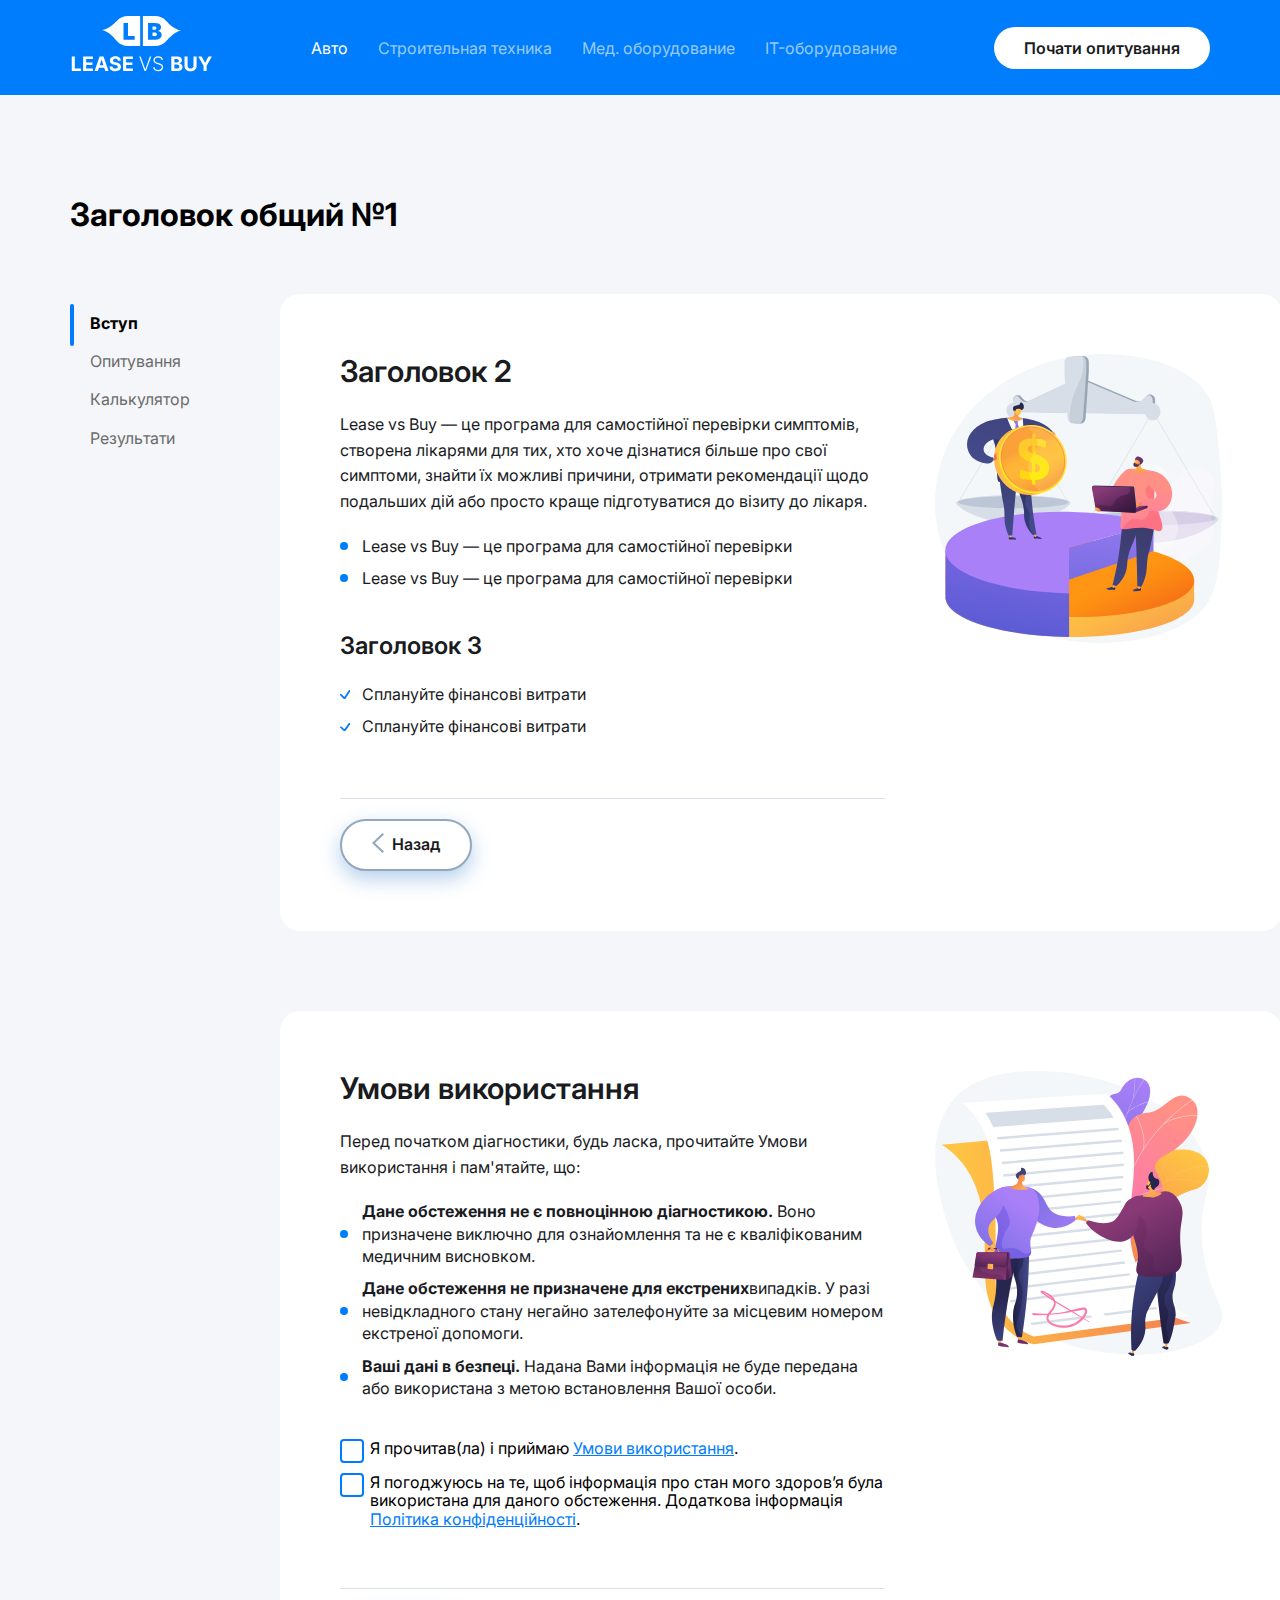
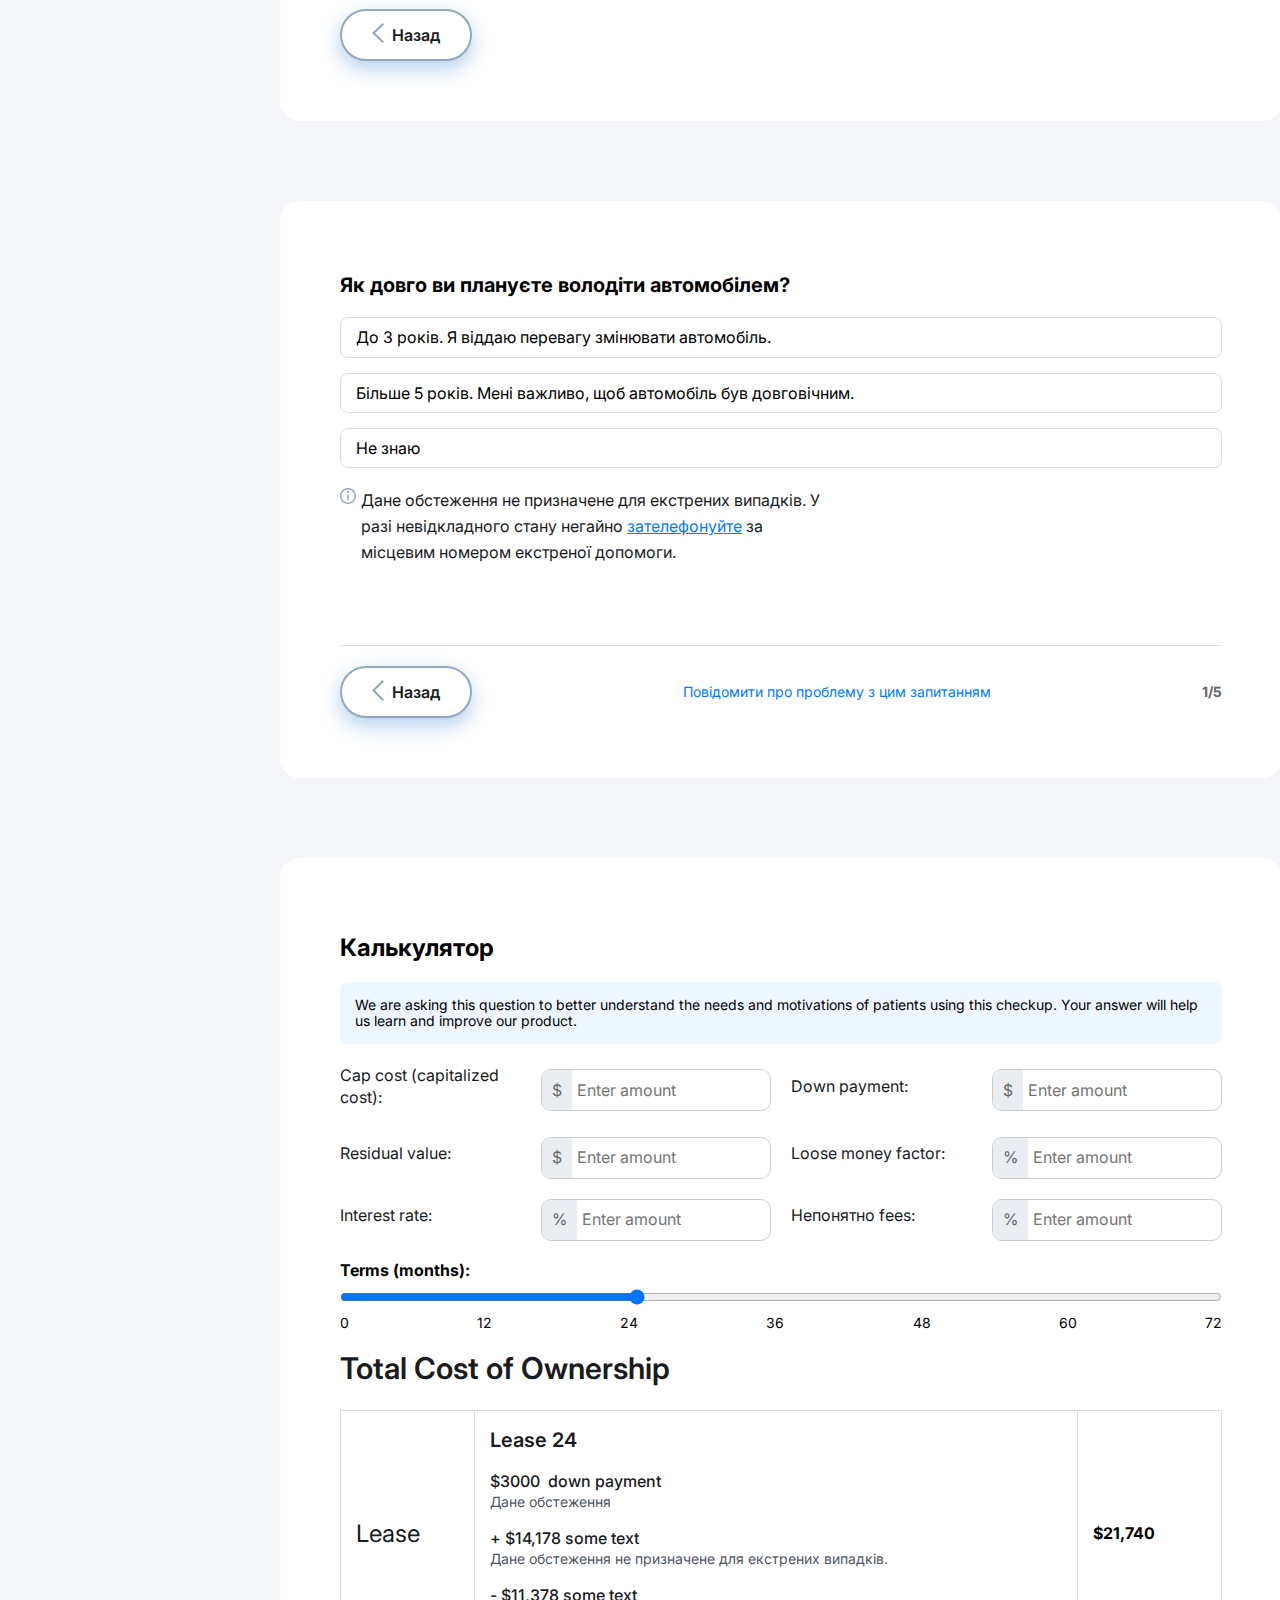
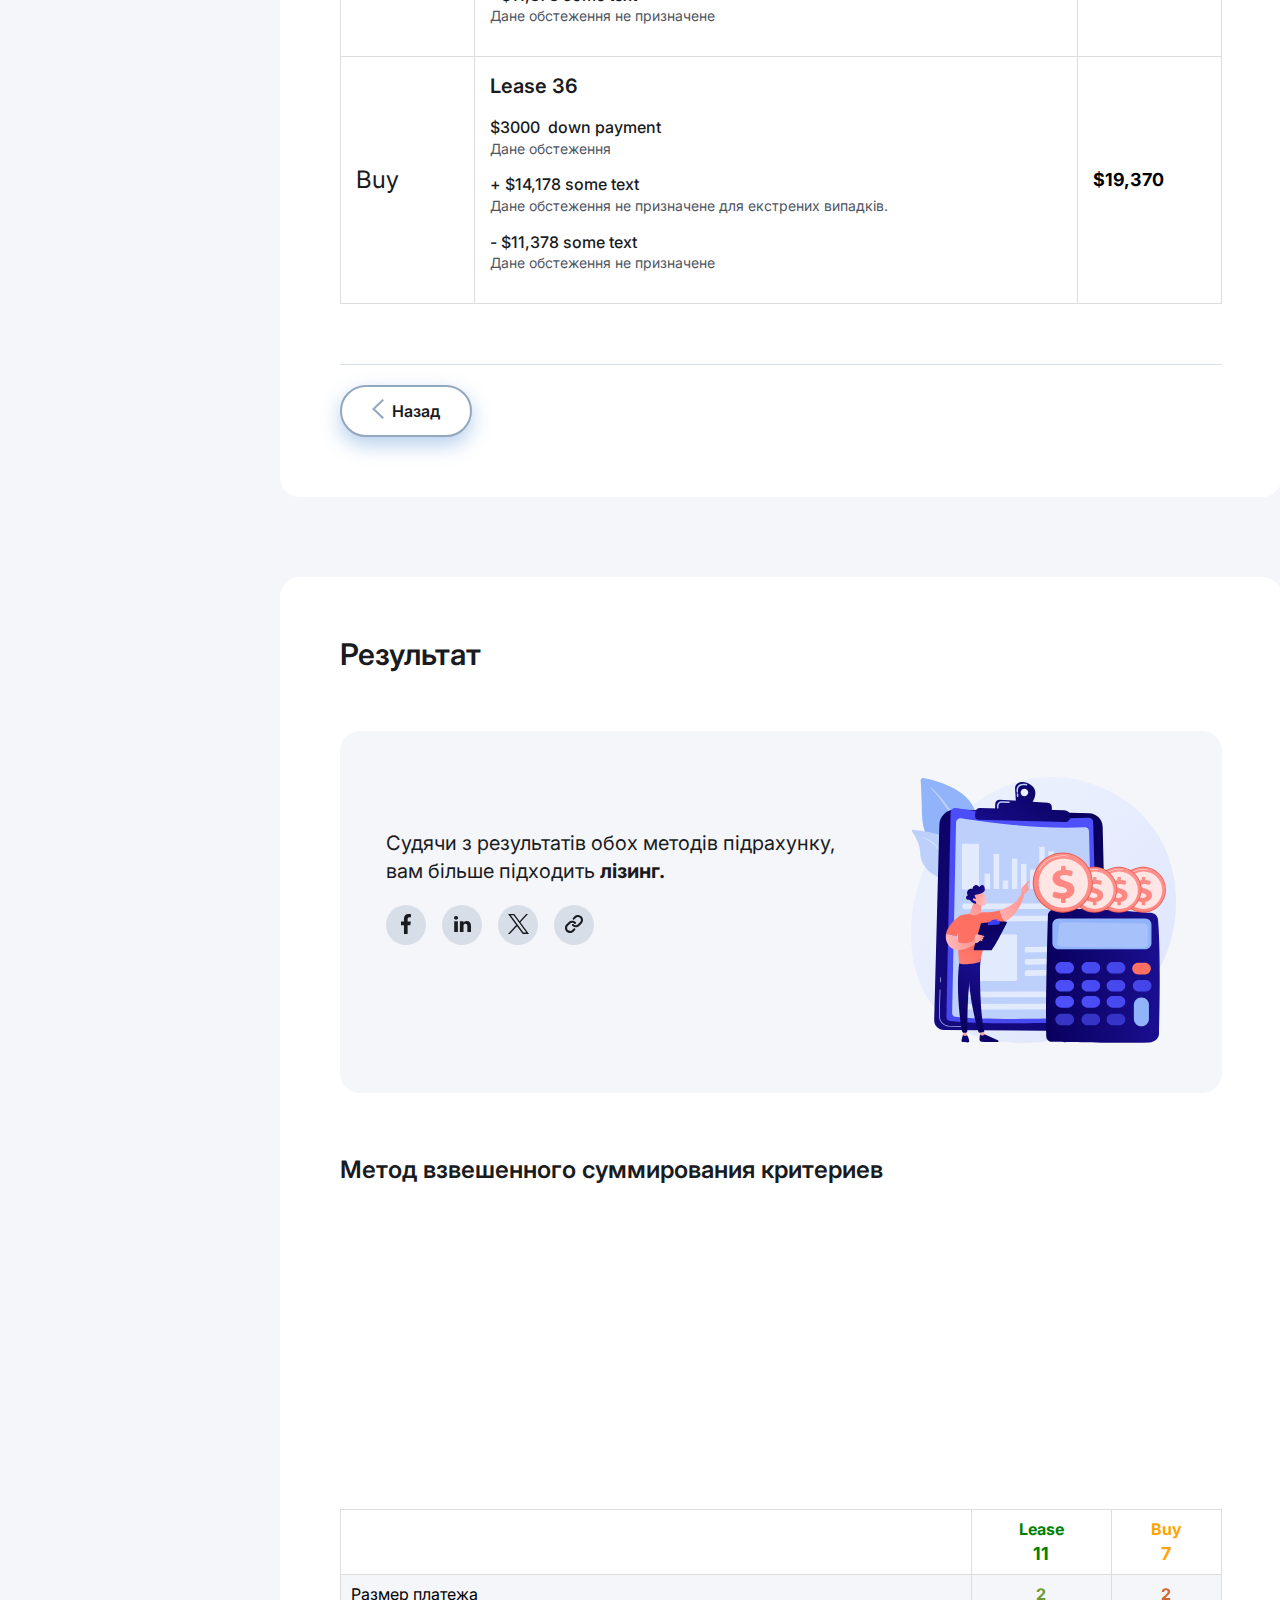
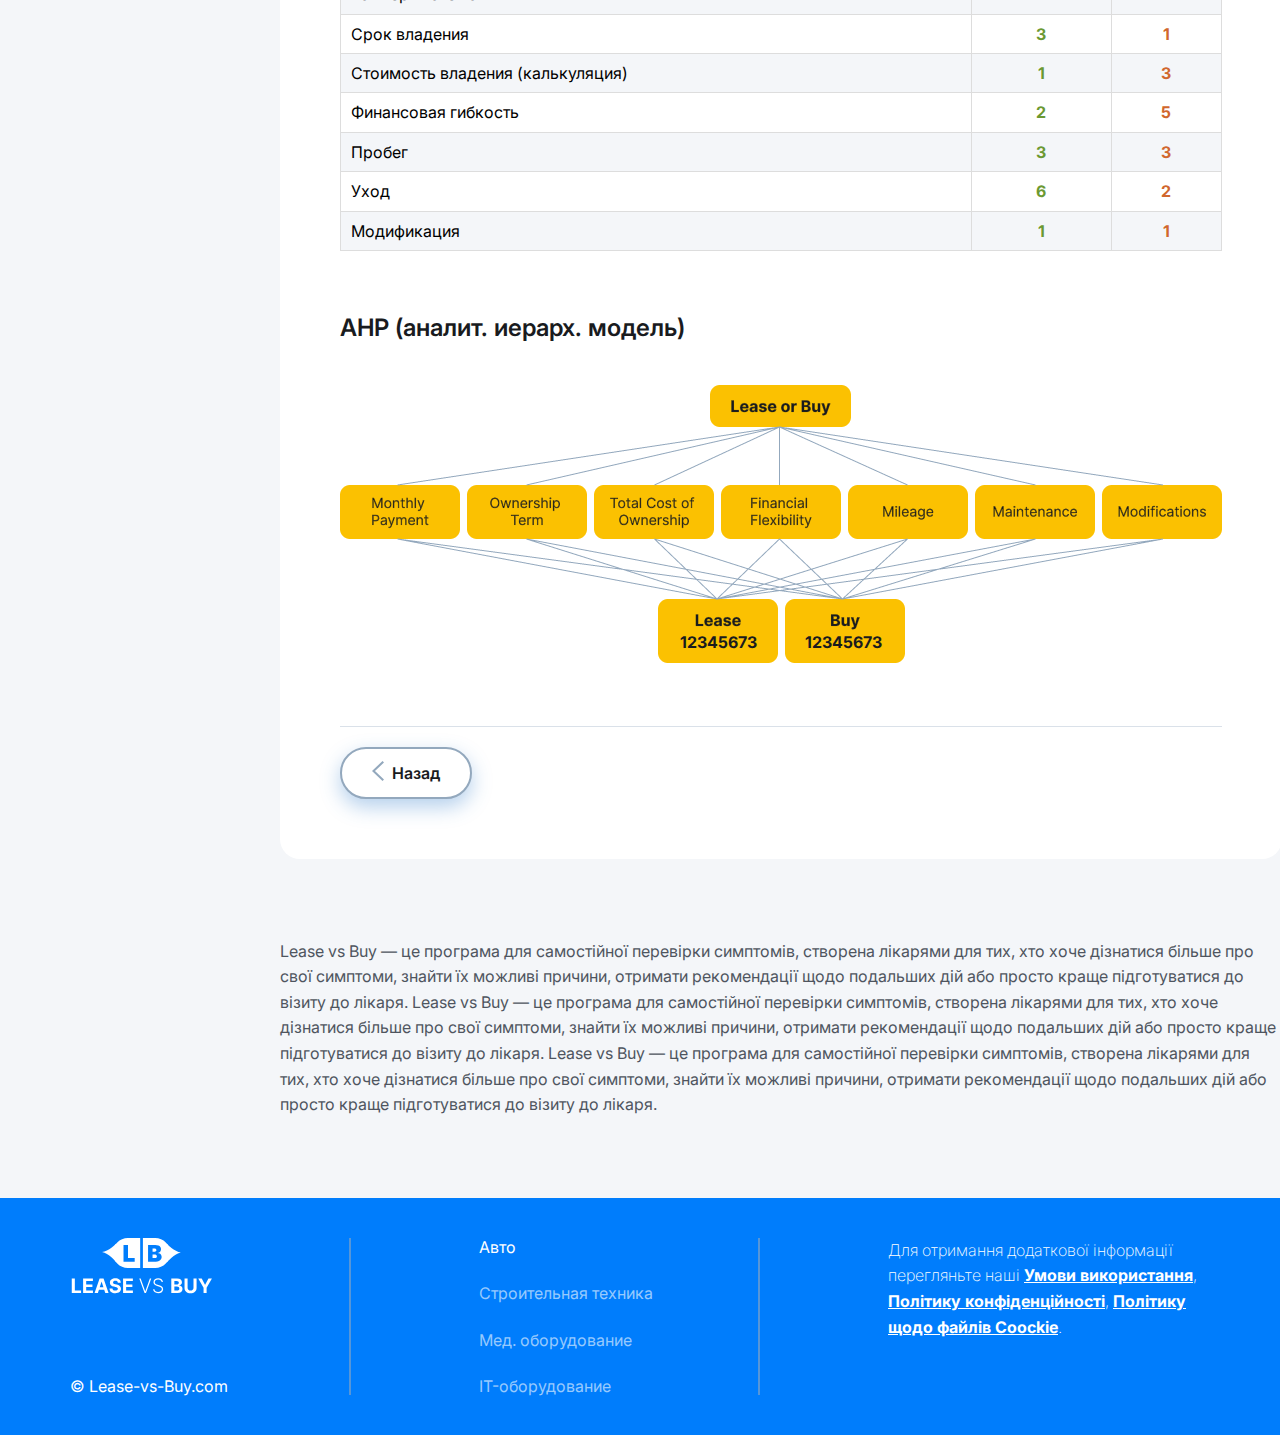
==== poll.html @ 8f4cf9bf "Add files via upload" ====
<!DOCTYPE html>
<html lang="en">
	<head>
		<meta charset="UTF-8" />
		<meta http-equiv="X-UA-Compatible" content="IE=edge" />
		<meta name="viewport" content="width=device-width, initial-scale=1.0" />
		<title>Lease VS Buy</title>
		<link rel="preconnect" href="https://fonts.googleapis.com" />
		<link rel="preconnect" href="https://fonts.gstatic.com" crossorigin />
		<link
			href="https://fonts.googleapis.com/css2?family=Bebas+Neue&family=Inter:ital,opsz,wght@0,14..32,100..900;1,14..32,100..900&family=Open+Sans:ital,wght@0,300..800;1,300..800&display=swap"
			rel="stylesheet"
		/>
		<link rel="stylesheet" href="styles/normalize.css" />
		<link rel="stylesheet" href="styles/style.css" />
	</head>
	<body class="body-gray">
		<header class="header">
			<div class="container">
				<a href="/">
					<img src="images/svg/logo_1.svg" alt="logo" />
				</a>

				<nav class="nav">
					<ul class="nav-list">
						<li class="nav-list__item active"><a href="/">Авто</a></li>
						<li class="nav-list__item"><a href="#">Строительная техника</a></li>
						<li class="nav-list__item"><a href="#">Мед. оборудование</a></li>
						<li class="nav-list__item"><a href="#">IT-оборудование</a></li>
					</ul>
				</nav>

				<a href="/" class="btn--light"> Почати опитування </a>
			</div>
		</header>

		<main class="main">
			<section class="poll">
				<div class="container">
					<h1 class="poll__title">Заголовок общий №1</h1>
					<div class="poll__list">
						<div class="poll_menu">
							<div class="indicator"></div>
							<div class="menu-item active" data-index="0">Вступ</div>
							<div class="menu-item" data-index="1">Опитування</div>
							<div class="menu-item" data-index="2">Калькулятор</div>
							<div class="menu-item" data-index="3">Результати</div>
						</div>
						<div class="poll_right">
							<div class="poll_main poll_column">
								<div class="poll_main__content">
									<h2>Заголовок 2</h2>
									<p>
										Lease vs Buy — це програма для самостійної перевірки
										симптомів, створена лікарями для тих, хто хоче дізнатися
										більше про свої симптоми, знайти їх можливі причини,
										отримати рекомендації щодо подальших дій або просто краще
										підготуватися до візиту до лікаря.
									</p>
									<ul>
										<li>
											Lease vs Buy — це програма для самостійної перевірки
										</li>
										<li>
											Lease vs Buy — це програма для самостійної перевірки
										</li>
									</ul>

									<h3>Заголовок 3</h3>
									<ol>
										<li>Сплануйте фінансові витрати</li>
										<li>Сплануйте фінансові витрати</li>
									</ol>

									<div class="poll_footer">
										<button class="btn-back">
											<span class="btn-back__icon"
												><img src="images/svg/arrow-back.svg" alt="back"
											/></span>
											Назад
										</button>
									</div>
								</div>

								<img src="images/svg/poll1.svg" />
							</div>

							<div class="poll_main poll_column">
								<div class="poll_main__content">
									<h2>Умови використання</h2>
									<p>
										Перед початком діагностики, будь ласка, прочитайте Умови
										використання і пам'ятайте, що:
									</p>
									<ul>
										<li>
											<b>Дане обстеження не є повноцінною діагностикою.</b> Воно
											призначене виключно для ознайомлення та не є
											кваліфікованим медичним висновком.
										</li>
										<li>
											<b>Дане обстеження не призначене для екстрених</b
											>випадків. У разі невідкладного стану негайно
											зателефонуйте за місцевим номером екстреної допомоги.
										</li>
										<li>
											<b>Ваші дані в безпеці.</b> Надана Вами інформація не буде
											передана або використана з метою встановлення Вашої особи.
										</li>
									</ul>

									<div class="checkbox-container">
										<input type="checkbox" id="terms" />
										<label for="terms"
											>Я прочитав(ла) і приймаю
											<a href="#">Умови використання</a>.</label
										>
									</div>

									<div class="checkbox-container">
										<input type="checkbox" id="privacy" />
										<label for="privacy">
											Я погоджуюсь на те, щоб інформація про стан мого здоров’я
											була використана для даного обстеження. Додаткова
											інформація <a href="#">Політика конфіденційності</a>.
										</label>
									</div>

									<div class="poll_footer">
										<button class="btn-back">
											<span class="btn-back__icon"
												><img src="images/svg/arrow-back.svg" alt="back"
											/></span>
											Назад
										</button>
									</div>
								</div>

								<img src="images/svg/poll-2.svg" />
							</div>

							<div class="poll_main">
								<div class="poll_main__content">
									<h1 class="poll_question">
										Як довго ви плануєте володіти автомобілем?
									</h1>
									<div class="poll_answers">
										<div class="poll_answer">
											<input type="radio" id="option1" name="duration" />
											<label for="option1"
												>До 3 років. Я віддаю перевагу змінювати
												автомобіль.</label
											>
										</div>
										<div class="poll_answer">
											<input type="radio" id="option2" name="duration" />
											<label for="option2"
												>Більше 5 років. Мені важливо, щоб автомобіль був
												довговічним.</label
											>
										</div>
										<div class="poll_answer">
											<input type="radio" id="option3" name="duration" />
											<label for="option3">Не знаю</label>
										</div>
									</div>
									<div class="poll_info">
										<img src="images/svg/info.svg" alt="info" />
										<p>
											Дане обстеження не призначене для екстрених випадків. У
											разі невідкладного стану негайно
											<a href="#">зателефонуйте</a> за місцевим номером
											екстреної допомоги.
										</p>
									</div>
									<div class="poll_footer">
										<button class="btn-back">
											<span class="btn-back__icon"
												><img src="images/svg/arrow-back.svg" alt="back"
											/></span>
											Назад
										</button>
										<a href="#" class="poll_report-link"
											>Повідомити про проблему з цим запитанням</a
										>
										<span class="poll_progress">1/5</span>
									</div>
								</div>
							</div>

							<div class="poll_main">
								<div class="poll_main__content">
									<h1 class="calculator_title">Калькулятор</h1>

									<!-- Інформаційне повідомлення -->
									<div class="calculator_info__message">
										We are asking this question to better understand the needs
										and motivations of patients using this checkup. Your answer
										will help us learn and improve our product.
									</div>

									<!-- Вхідні дані -->
									<div class="calculator_input__fields">
										<div class="calculator_input__group">
											<label for="cap-cost" class="calculator_input__label"
												>Cap cost (capitalized cost):</label
											>
											<div class="input-container">
												<span class="currency-symbol">$</span>
												<input
													type="text"
													class="currency-input"
													placeholder="Enter amount"
												/>
											</div>
										</div>
										<div class="calculator_input__group">
											<label for="down-payment" class="calculator_input__label"
												>Down payment:</label
											>
											<div class="input-container">
												<span class="currency-symbol">$</span>
												<input
													type="text"
													class="currency-input"
													placeholder="Enter amount"
												/>
											</div>
										</div>
										<div class="calculator_input__group">
											<label
												for="residual-value"
												class="calculator_input__label"
												>Residual value:</label
											>
											<div class="input-container">
												<span class="currency-symbol">$</span>
												<input
													type="text"
													class="currency-input"
													placeholder="Enter amount"
												/>
											</div>
										</div>
										<div class="calculator_input__group">
											<label for="loose-money" class="calculator_input__label"
												>Loose money factor:</label
											>
											<div class="input-container">
												<span class="currency-symbol">%</span>
												<input
													type="text"
													class="currency-input"
													placeholder="Enter amount"
												/>
											</div>
										</div>
										<div class="calculator_input__group">
											<label for="interest-rate" class="calculator_input__label"
												>Interest rate:</label
											>
											<div class="input-container">
												<span class="currency-symbol">%</span>
												<input
													type="text"
													class="currency-input"
													placeholder="Enter amount"
												/>
											</div>
										</div>
										<div class="calculator_input__group">
											<label for="fees" class="calculator_input__label"
												>Непонятно fees:</label
											>
											<div class="input-container">
												<span class="currency-symbol">%</span>
												<input
													type="text"
													class="currency-input"
													placeholder="Enter amount"
												/>
											</div>
										</div>
									</div>

									<!-- Повзунок для вибору терміну -->
									<div class="calculator_slider__container">
										<label for="terms-slider" class="calculator_slider__label"
											>Terms (months):</label
										>
										<input
											type="range"
											id="terms-slider"
											class="calculator_slider__input"
											min="0"
											max="72"
											step="12"
											value="24"
										/>
										<div class="calculator_slider__values">
											<span>0</span><span>12</span><span>24</span
											><span>36</span> <span>48</span><span>60</span
											><span>72</span>
										</div>
									</div>

									<!-- Результати -->
									<div class="calculator_results">
										<h2 class="calculator_results__title">
											Total Cost of Ownership
										</h2>
										<table class="calculator_table">
											<thead>
												<tr>
													<th class="calculator__table-title">Lease</th>
													<th>
														<div class="double_lease">
															<h3>Lease 24</h3>
															<div class="double_lease__wrapper">
																<h4>$3000  down payment</h4>
																<span>Дане обстеження</span>
															</div>
															<div class="double_lease__wrapper">
																<h4>+ $14,178 some text</h4>
																<span
																	>Дане обстеження не призначене для екстрених
																	випадків.</span
																>
															</div>
															<div class="double_lease__wrapper">
																<h4>- $11,378 some text</h4>
																<span>Дане обстеження не призначене</span>
															</div>
														</div>
													</th>
													<th>$21,740</th>
												</tr>
											</thead>
											<tbody>
												<tr>
													<td>
														<strong class="calculator__table-title">Buy</strong>
													</td>
													<td>
														<div class="double_lease">
															<h3>Lease 36</h3>
															<div class="double_lease__wrapper">
																<h4>$3000  down payment</h4>
																<span>Дане обстеження</span>
															</div>
															<div class="double_lease__wrapper">
																<h4>+ $14,178 some text</h4>
																<span
																	>Дане обстеження не призначене для екстрених
																	випадків.</span
																>
															</div>
															<div class="double_lease__wrapper">
																<h4>- $11,378 some text</h4>
																<span>Дане обстеження не призначене</span>
															</div>
														</div>
													</td>
													<td class="calculator_total">$19,370</td>
												</tr>
											</tbody>
										</table>
									</div>

									<div class="poll_footer">
										<button class="btn-back">
											<span class="btn-back__icon"
												><img src="images/svg/arrow-back.svg" alt="back"
											/></span>
											Назад
										</button>
									</div>
								</div>
							</div>

							<div class="poll_main">
								<div class="poll_main__content">
									<h2>Результат</h2>

									<div class="poll_main__cell">
										<div class="poll_main__cell__content">
											<h3>
												Судячи з результатів обох методів підрахунку, вам більше
												підходить <b>лізинг.</b>
											</h3>
											<ul class="poll_main__list">
												<li>
													<a href="#"
														><img src="images/svg/link.svg" alt="link"
													/></a>
												</li>
												<li>
													<a href="#"
														><img src="images/svg/x.svg" alt="" x
													/></a>
												</li>
												<li>
													<a href="#"
														><img src="images/svg/linkedin.svg" alt="linkedin"
													/></a>
												</li>
												<li>
													<a href="#"
														><img src="images/svg/facebook.svg" alt="facebook"
													/></a>
												</li>
											</ul>
										</div>
										<div>
											<img src="images/illustration.svg" alt="illustration" />
										</div>
									</div>

									<h3>Метод взвешенного суммирования критериев</h3>
									<div class="result__diagram"></div>

									<table class="result__table">
										<thead class="result__header">
											<tr class="result__row">
												<th class="result__header-cell"></th>
												<th
													class="result__header-cell result__header-cell--lease"
												>
													Lease <span class="result__score">11</span>
												</th>
												<th
													class="result__header-cell result__header-cell--buy"
												>
													Buy <span class="result__score">7</span>
												</th>
											</tr>
										</thead>
										<tbody class="result__body">
											<tr class="result__row">
												<td class="result__cell result__left">
													Размер платежа
												</td>
												<td class="result__cell result__cell--lease">2</td>
												<td class="result__cell result__cell--buy">2</td>
											</tr>
											<tr class="result__row">
												<td class="result__cell result__left">Срок владения</td>
												<td class="result__cell result__cell--lease">3</td>
												<td class="result__cell result__cell--buy">1</td>
											</tr>
											<tr class="result__row">
												<td class="result__cell result__left">
													Стоимость владения (калькуляция)
												</td>
												<td class="result__cell result__cell--lease">1</td>
												<td class="result__cell result__cell--buy">3</td>
											</tr>
											<tr class="result__row">
												<td class="result__cell result__left">
													Финансовая гибкость
												</td>
												<td class="result__cell result__cell--lease">2</td>
												<td class="result__cell result__cell--buy">5</td>
											</tr>
											<tr class="result__row">
												<td class="result__cell result__left">Пробег</td>
												<td class="result__cell result__cell--lease">3</td>
												<td class="result__cell result__cell--buy">3</td>
											</tr>
											<tr class="result__row">
												<td class="result__cell result__left">Уход</td>
												<td class="result__cell result__cell--lease">6</td>
												<td class="result__cell result__cell--buy">2</td>
											</tr>
											<tr class="result__row">
												<td class="result__cell result__left">Модификация</td>
												<td class="result__cell result__cell--lease">1</td>
												<td class="result__cell result__cell--buy">1</td>
											</tr>
										</tbody>
									</table>

									<h3>AHP (аналит. иерарх. модель)</h3>
									<div class="hierarchy__wrapper">
										<img src="images/diagram.png" alt="diagram" />
										<span class="hierarchy_lease">12345673</span>
										<span class="hierarchy_buy">12345673</span>
									</div>
								</div>

								<div class="poll_footer">
									<button class="btn-back">
										<span class="btn-back__icon"
											><img src="images/svg/arrow-back.svg" alt="back"
										/></span>
										Назад
									</button>
								</div>
							</div>

							<p class="poll_desc">
								Lease vs Buy — це програма для самостійної перевірки симптомів,
								створена лікарями для тих, хто хоче дізнатися більше про свої
								симптоми, знайти їх можливі причини, отримати рекомендації щодо
								подальших дій або просто краще підготуватися до візиту до
								лікаря. Lease vs Buy — це програма для самостійної перевірки
								симптомів, створена лікарями для тих, хто хоче дізнатися більше
								про свої симптоми, знайти їх можливі причини, отримати
								рекомендації щодо подальших дій або просто краще підготуватися
								до візиту до лікаря. Lease vs Buy — це програма для самостійної
								перевірки симптомів, створена лікарями для тих, хто хоче
								дізнатися більше про свої симптоми, знайти їх можливі причини,
								отримати рекомендації щодо подальших дій або просто краще
								підготуватися до візиту до лікаря.
							</p>
						</div>
					</div>
				</div>
			</section>
		</main>

		<footer class="footer">
			<div class="container footer__container">
				<div class="footer__cell">
					<a href="/">
						<img src="images/svg/logo_1.svg" alt="logo" />
					</a>

					<p>© Lease-vs-Buy.com</p>
				</div>

				<div class="footer__cell">
					<nav class="footer_nav">
						<ul class="footer_nav__list">
							<li class="footer_nav__item active"><a href="#">Авто</a></li>
							<li class="footer_nav__item">
								<a href="#">Строительная техника</a>
							</li>
							<li class="footer_nav__item">
								<a href="#">Мед. оборудование</a>
							</li>
							<li class="footer_nav__item"><a href="#">IT-оборудование</a></li>
						</ul>
					</nav>
				</div>

				<div class="footer__cell">
					<p>
						Для отримання додаткової інформації перегляньте наші
						<a href="#" class="footer__cell-link">Умови використання</a>,
						<a href="#" class="footer__cell-link">Політику конфіденційності</a>,
						<a href="#" class="footer__cell-link">
							Політику щодо файлів Coockie</a
						>.
					</p>
				</div>
			</div>
		</footer>

		<script src="js/index.js"></script>
		<script src="js/poll.js"></script>
	</body>
</html>
---- styles/style.css ----
* {
	margin: 0;
	padding: 0;
	box-sizing: border-box;
}

body {
	font-family: 'Inter', sans-serif;
	font-optical-sizing: auto;
}

a {
	color: #007dfc;
}

.container {
	max-width: 1170px;
	margin: 0 auto;
	padding: 0 15px;
}

/* BUTTONS */

.btn--light {
	color: rgb(25, 27, 30);
	font-size: 16px;
	font-weight: 600;
	text-decoration: none;

	border-radius: 70px;
	background: rgb(255, 255, 255);
	padding: 12px 30px 12px 30px;
}

.btn--blue {
	color: #fff;
	font-size: 16px;
	font-weight: 600;
	text-decoration: none;

	border-radius: 70px;
	background: #007dfc;
	padding: 12px 30px 12px 30px;
	box-shadow: 0px 8px 20px 0px rgba(55, 128, 203, 0.37);
}

/* HEADER */

.header {
	background-color: #007dfc;
	padding: 16px 0px;
}

.header .container {
	display: flex;
	justify-content: space-between;
	align-items: center;
}

.nav-list {
	list-style-type: none;
	display: flex;
	gap: 30px;
}

.nav-list__item a {
	text-decoration: none;
	color: rgba(255, 255, 255, 0.6);
	transition: 0.3s;
}

.nav-list__item a:hover {
	color: #fff;
}

.nav-list__item.active a {
	color: #fff;
}

/* HERO */

.hero {
	margin: 80px 0px;
}

.hero .container {
	display: flex;
	justify-content: space-between;
}

.hero-title {
	font-size: 45px;
	font-weight: 400;
	margin-bottom: 40px;
}

.hero__list {
	margin-left: 20px;
	list-style-type: none;
	display: flex;
	flex-direction: column;
	gap: 20px;
	margin-bottom: 65px;
}

.hero__list li {
	position: relative;
	color: #191b1e;
}

.hero__list li::before {
	content: '';
	position: absolute;
	top: 50%;
	left: -20px;
	transform: translateY(-50%);
	width: 9.5px; /* Ширина изображения */
	height: 8.5px; /* Высота изображения */
	background-image: url('../images/svg/check_mark.svg'); /* Путь к вашему изображению */
	background-size: cover;
	background-repeat: no-repeat;
}

/* ABOUT */

.about {
	padding: 160px 0px;
	background-color: rgb(244, 246, 249);
}

.about__cell {
	display: flex;
	gap: 63px;
}

.about_cell__title h2 {
	color: rgb(25, 27, 30);
	font-size: 36px;
	font-weight: 700;
	line-height: 140%;
	width: 311px;
}

.about_cell__content p,
.about_cell__content span {
	padding-left: 33px;
}

.about_cell__link {
	margin-top: 44px;
}

.about_cell__content.border {
	border-left: 1px solid rgb(218, 225, 233);
}

.about_cell__content p {
	color: rgb(25, 27, 30);
	font-size: 24px;
	font-weight: 400;
	line-height: 160%;
}

/* POSTS LIST */

.posts__block {
	padding: 160px 0px;
}

.posts__title {
	display: flex;
	justify-content: space-between;
	align-items: center;
	padding-bottom: 70px;
}

.posts__list {
	display: flex;
	list-style: none;
	gap: 30px;
}

.posts_list__item {
	max-width: 270px;
}

.posts__title h2 {
	color: #191b1e;
	font-size: 36px;
}

.posts__title span {
	position: relative;
	color: #007dfc;
}

.posts__title span::before {
	content: '';
	position: absolute;
	top: 50%;
	right: -25px;
	transform: translateY(-50%);
	width: 15px;
	height: 13px;
	background-image: url('../images/svg/arrow-right.svg');
	background-size: cover;
	background-repeat: no-repeat;
}

.posts_list__item p {
	margin-top: 20px;
	color: #191b1e;
	font-size: 18px;
	font-weight: 400;
	line-height: 160%;
}

/* FOOTER LIST */

.footer {
	background-color: #007dfc;
	padding: 40px 0px;
}

.footer_nav__list {
	display: flex;
	flex-direction: column;
	gap: 28px;
	list-style: none;
}

.footer__container {
	display: flex;
	justify-content: space-between;
}

.footer_nav__item a {
	text-decoration: none;
	color: rgba(255, 255, 255, 0.6);
}

.footer_nav__item.active a {
	color: #fff;
}

.footer__cell {
	flex: 1;
}

.footer__cell p {
	color: #fff;
}

.footer__cell-link {
	color: #fff;
	font-weight: 700;
}

.footer__cell:not(:first-child) {
	padding-left: 128px;
	border-left: 2px solid rgb(86, 150, 216);
}

.footer__cell:first-child {
	display: flex;
	flex-direction: column;
	justify-content: space-between;
}

.footer__cell:last-child p {
	font-size: 16px;
	line-height: 160%;
	width: 322px;
	font-weight: 200;
}

/* POLL PAGE */

.body-gray {
	background-color: rgb(244, 246, 249);
}

.poll {
	padding: 80px 0px;
}

.poll_menu {
	position: relative;
	border-radius: 8px;
	padding: 10px 0;
}

.menu-item {
	padding: 10px 20px;
	font-size: 16px;
	color: #6b6b6b;
	cursor: pointer;
	position: relative;
	text-align: left;
	transition: color 0.3s ease;
}

.menu-item:hover {
	color: #000;
}

.menu-item.active {
	color: #000;
	font-weight: bold;
}

.indicator {
	position: absolute;
	left: 0;
	width: 4px;
	height: 42px;
	background-color: #007bff;
	border-radius: 2px;
	transition: top 0.3s ease;
}

.poll__list {
	display: flex;
	gap: 70px;
	margin-top: 60px;
}

.poll_main {
	border-radius: 20px;
	background: rgb(255, 255, 255);
	padding: 60px;
	margin-bottom: 80px;
}

.poll_column {
	display: flex;
	justify-content: space-between;
	align-items: flex-start;
	gap: 50px;
}

.poll_main h2 {
	color: rgb(25, 27, 30);
	font-size: 30px;
	font-weight: 600;
	margin-bottom: 24px;
}

.poll_main h3 {
	color: rgb(25, 27, 30);
	font-size: 24px;
	font-weight: 600;
	line-height: 140%;
	margin-bottom: 20px;
}

.poll_main p {
	color: rgb(25, 27, 30);
	font-size: 16px;
	font-weight: 400;
	line-height: 160%;
	margin-bottom: 20px;
}

.poll_main ul {
	margin-bottom: 40px;
	list-style: none;
	padding: 0;
}

.poll_main ul li {
	position: relative;
	padding-left: 22px;
	margin-bottom: 10px;

	color: rgb(25, 27, 30);
	font-size: 16px;
	font-weight: 400;
	line-height: 140%;
}
.poll_main ul li::before {
	content: '';
	position: absolute;
	left: 0;
	top: 50%;
	transform: translateY(-50%);
	width: 8px;
	height: 8px;
	background-image: url('../images/svg/mark-1.svg');
	background-size: cover;
}

.poll_main ol {
	margin-bottom: 40px;
	list-style: none;
	padding: 0;
}

.poll_main ol li {
	position: relative;
	padding-left: 22px;
	margin-bottom: 10px;

	color: rgb(25, 27, 30);
	font-size: 16px;
	font-weight: 400;
	line-height: 140%;
}
.poll_main ol li::before {
	content: '';
	position: absolute;
	left: 0;
	top: 50%;
	transform: translateY(-50%);
	width: 9.5px;
	height: 8.5px;
	background-image: url('../images/svg/mark-2.svg');
	background-size: cover;
}

.poll_desc {
	color: rgb(79, 85, 95);
	font-size: 16px;
	font-weight: 400;
	line-height: 160%;
}

/* CHECKBOX */

.checkbox-container {
	display: flex;
	align-items: flex-start;
	margin-bottom: 15px;
}
.checkbox-container input[type='checkbox'] {
	display: none; /* Ховаємо стандартний чекбокс */
}
.checkbox-container label {
	position: relative;
	padding-left: 30px;
	cursor: pointer;
	display: block;
}
.checkbox-container label::before {
	content: '';
	position: absolute;
	left: 0;
	top: 0;
	width: 20px;
	height: 20px;
	border: 2px solid #007bff;
	border-radius: 4px;
	background-color: #fff;
}
.checkbox-container input[type='checkbox']:checked + label::before {
	background-color: #007bff;
	border-color: #007bff;
	display: flex;
	justify-content: center;
	align-items: center;
}
.checkbox-container input[type='checkbox']:checked + label::after {
	content: '✔';
	position: absolute;
	left: 5px;
	top: 3px;
	color: white;
	font-size: 14px;
	font-weight: bold;
}

/* ANSWERS */

.poll_question {
	font-size: 20px;
	font-weight: bold;
	margin-bottom: 20px;
}

.poll_answers {
	display: flex;
	flex-direction: column;
	gap: 15px;
}

.poll_answer {
	position: relative;
	border: 1px solid #ddd;
	border-radius: 8px;
	padding: 10px 15px;
	cursor: pointer;
	transition: border 0.3s ease;
}

.poll_answer:hover {
	border-color: #007bff;
}

.poll_answer input[type='radio'] {
	display: none;
}

.poll_answer label {
	font-size: 16px;
	cursor: pointer;
}

.poll_answer input[type='radio']:checked + label {
	border-color: #007dfc;
	background-color: #f4f6f9;
}

.poll_answer.active {
	border-color: #007dfc;
	background-color: #f4f6f9;
}

.poll_info {
	font-size: 14px;
	color: #666;
	margin-top: 20px;
	display: flex;
	gap: 5px;
	align-items: flex-start;
}

.poll_info p {
	max-width: 478px;
}

.poll_info a {
	color: #007bff;
}

.poll_info a:hover {
	text-decoration: underline;
}

.poll_footer {
	display: flex;
	justify-content: space-between;
	align-items: center;
	margin-top: 60px;
	padding-top: 20px;
	border-top: 1px solid #dae1e9;
	font-size: 14px;
	color: #666;
}

.btn-back {
	display: flex;
	align-items: center;
	justify-content: center;
	gap: 8px;
	border: 2px solid rgb(147, 168, 189);
	background: #fff;
	color: #191b1e;
	padding: 12px 30px 12px 30px;
	border-radius: 70px;
	font-size: 16px;
	font-weight: 600;
	cursor: pointer;
	transition: background-color 0.3s ease, color 0.3s ease,
		border-color 0.3s ease;
	box-shadow: 0px 8px 20px 0px rgba(55, 128, 203, 0.37);
}

.btn-back__icon {
	display: inline-block;
	font-size: 16px;
	color: #b0c4db;
	transition: color 0.3s ease;
}

.btn-back:hover {
	background: #f5f7fa;
	border-color: #7c9abb;
	color: #191b1e;
}

.btn-back:hover .btn-back__icon {
	color: #7c9abb;
}

.poll_report-link {
	text-decoration: none;
	color: #007bff;
}

.poll_report-link:hover {
	text-decoration: underline;
}

.poll_progress {
	font-weight: bold;
}

/* CALCULATOR */

.calculator_main__container {
	max-width: 800px;
	margin: 0 auto;
	background: #fff;
	border-radius: 10px;
	box-shadow: 0 4px 8px rgba(0, 0, 0, 0.1);
	padding: 20px;
}

.calculator_title {
	font-size: 24px;
	font-weight: bold;
	margin-bottom: 20px;
}

.calculator_info__message {
	background-color: #eef7ff;
	padding: 15px;
	border-radius: 8px;
	margin-bottom: 20px;
	font-size: 14px;
}

.calculator_input__fields {
	display: grid;
	grid-template-columns: repeat(2, 1fr); /* Дві колонки */
	gap: 20px; /* Проміжок між елементами */
	margin-bottom: 20px;
}

.calculator_input__group {
	flex: 1;
	min-width: 392px;
	display: flex;
	align-items: center;
	justify-content: space-between;
	gap: 20px;
}

.calculator_input__label {
	display: block;
	margin-bottom: 8px;
	color: rgb(25, 27, 30);
	font-size: 16px;
	font-weight: 400;
	line-height: 140%;
}

.calculator_input__field {
	width: 100%;
	padding: 8px;
	border: 1px solid #ddd;
	border-radius: 4px;
}

.calculator_slider__container {
	margin-bottom: 20px;
}

.calculator_slider__label {
	font-weight: bold;
}

.calculator_slider__input {
	width: 100%;
	margin: 10px 0;
}

.calculator_slider__values {
	display: flex;
	justify-content: space-between;
	font-size: 14px;
}

.calculator_results {
	margin-bottom: 20px;
}

.calculator_results__title {
	font-size: 18px;
	font-weight: bold;
	margin-bottom: 10px;
}

.calculator_results__table {
	display: flex;
	flex-wrap: wrap;
	gap: 20px;
}

.calculator_lease__option,
.calculator_buy__option {
	flex: 1;
	background: #f4f6f9;
	border: 1px solid #ddd;
	border-radius: 8px;
	padding: 15px;
	text-align: center;
}

.calculator_lease__title,
.calculator_buy__title {
	margin-bottom: 10px;
}

.calculator_lease__detail,
.calculator_buy__detail {
	margin: 5px 0;
}

.calculator_lease__total,
.calculator_buy__total {
	font-size: 18px;
	font-weight: bold;
	margin-top: 10px;
}

.calculator_footer {
	text-align: left;
}

.calculator_btn__back {
	background-color: #007bff;
	color: #fff;
	border: none;
	padding: 10px 20px;
	border-radius: 8px;
	cursor: pointer;
}

.calculator_btn__back:hover {
	background-color: #0056b3;
}

.input-container {
	display: flex;
	align-items: center;
	border: 1px solid #ccc;
	border-radius: 10px;
	padding: 0 10px 0px 0px;
	background-color: #fff;
	height: 42px;
	width: 230px; /* Ширина адаптована під контейнер */
}

.currency-symbol {
	font-size: 16px;
	color: #666;
	padding: 0 10px;
	background-color: #eaeef3;
	border-radius: 10px 0 0 10px;
	display: flex;
	align-items: center;
	justify-content: center;
	height: 100%;
}

.currency-input {
	border: none;
	flex: 1;
	font-size: 16px;
	outline: none;
	padding: 5px;
	border-radius: 0 10px 10px 0;
	background-color: transparent;
}

.calculator_results__table {
	display: grid;
	grid-template-columns: 1fr 1fr;
	gap: 20px;
	margin-top: 20px;
	width: 100%;
}

.calculator_section {
	display: grid;
	grid-template-rows: auto auto;
	gap: 10px;
}

.calculator_section__title {
	font-size: 18px;
	font-weight: bold;
	text-align: left;
}

.calculator_lease__options {
	display: flex;
	justify-content: space-between;
	gap: 10px;
	background-color: #f4f6f9;
	padding: 10px;
	border-radius: 8px;
	border: 1px solid #ddd;
}

.calculator_lease__option,
.calculator_buy__option {
	flex: 1;
	background: #f4f6f9;
	border: 1px solid #ddd;
	border-radius: 8px;
	padding: 15px;
	text-align: center;
}

.calculator_lease__total,
.calculator_buy__total {
	text-align: right;
	font-size: 18px;
	font-weight: bold;
	color: #000;
	margin-top: 10px;
}

.calculator_table {
	width: 100%;
	border-collapse: collapse;
	margin-top: 20px;
	font-size: 16px;
}

.calculator_table th,
.calculator_table td {
	border: 1px solid #ddd;
	padding: 15px;
	text-align: left;
}

.calculator_total {
	font-size: 18px;
	font-weight: bold;
	text-align: right;
}

.double_lease h3 {
	color: rgb(25, 27, 30);
	font-size: 20px;
	font-weight: 600;
	line-height: 140%;
	margin: 0;
	padding: 0;
	margin-bottom: 16px;
}

.double_lease h4 {
	color: rgb(25, 27, 30);
	font-size: 16px;
	font-weight: 500;
	line-height: 140%;
	margin: 0;
	padding: 0;
}

.double_lease span {
	color: rgb(79, 85, 95);
	font-size: 14px;
	font-weight: 400;
	line-height: 120%;
	margin-bottom: 16px;
}

.double_lease__wrapper {
	margin-bottom: 16px;
}

.calculator__table-title {
	color: rgb(25, 27, 30);
	font-size: 24px;
	font-weight: 400;
	line-height: 130%;
}

.poll_main__list {
	display: flex;
	align-items: center;
	gap: 16px;
	margin-top: 20px;
}

.poll_main__list li {
	width: 40px;
	height: 40px;
	padding-left: 0 !important;
	background-color: #d8dee8;
	border-radius: 50%;
	display: flex;
	justify-content: center;
	align-items: center;
}

.poll_main__list li a img {
	margin-top: 3px;
}

.poll_main__list li::before {
	display: none;
}

.poll_main__cell {
	display: flex;
	align-items: center;
	gap: 48px;
	border-radius: 20px;
	background: rgb(244, 246, 249);
	padding: 46px;
	margin: 60px 0px;
}

.poll_main__cell__content h3 {
	font-size: 20px;
	font-weight: 400;
	line-height: 140%;
}

/* RESULT TABLE */

.result {
	padding: 20px;
	background-color: #fff;
}

.result__title {
	font-size: 24px;
	font-weight: bold;
	margin-bottom: 20px;
	text-align: center;
}

.result__table {
	width: 100%;
	border-collapse: collapse;
	font-size: 16px;
	margin-bottom: 60px;
}

.result__header-cell {
	text-align: center;
	font-weight: bold;
	background-color: #ffffff;
	padding: 10px;
	border: 1px solid #ddd;
}

.result__header-cell--lease {
	color: green;
}

.result__header-cell--buy {
	color: orange;
}

.result__score {
	font-size: 18px;
	display: block;
	font-weight: bold;
	margin-top: 5px;
}

.result__body .result__row:nth-child(odd) .result__cell {
	background-color: #f4f6f9;
}

.result__row {
	border-bottom: 1px solid #ddd;
}

.result__cell {
	text-align: center;
	padding: 10px;
	border: 1px solid #ddd;
}

.result__left {
	text-align: left !important;
}

.result__cell--lease {
	color: #6b9932;
	font-weight: bold;
}

.result__cell--buy {
	color: #d1672d;
	font-weight: bold;
}

.result__diagram {
	height: 303px;
}

.hierarchy__wrapper {
	position: relative;
	margin: 40px 0px 60px;
}

.hierarchy_lease,
.hierarchy_buy {
	color: rgb(25, 27, 30);
	font-size: 16px;
	font-weight: 700;
	line-height: 140%;
}

.hierarchy_lease {
	position: absolute;
	left: 38.6%;
	bottom: 13px;
}

.hierarchy_buy {
	position: absolute;
	right: 38.6%;
	bottom: 13px;
}
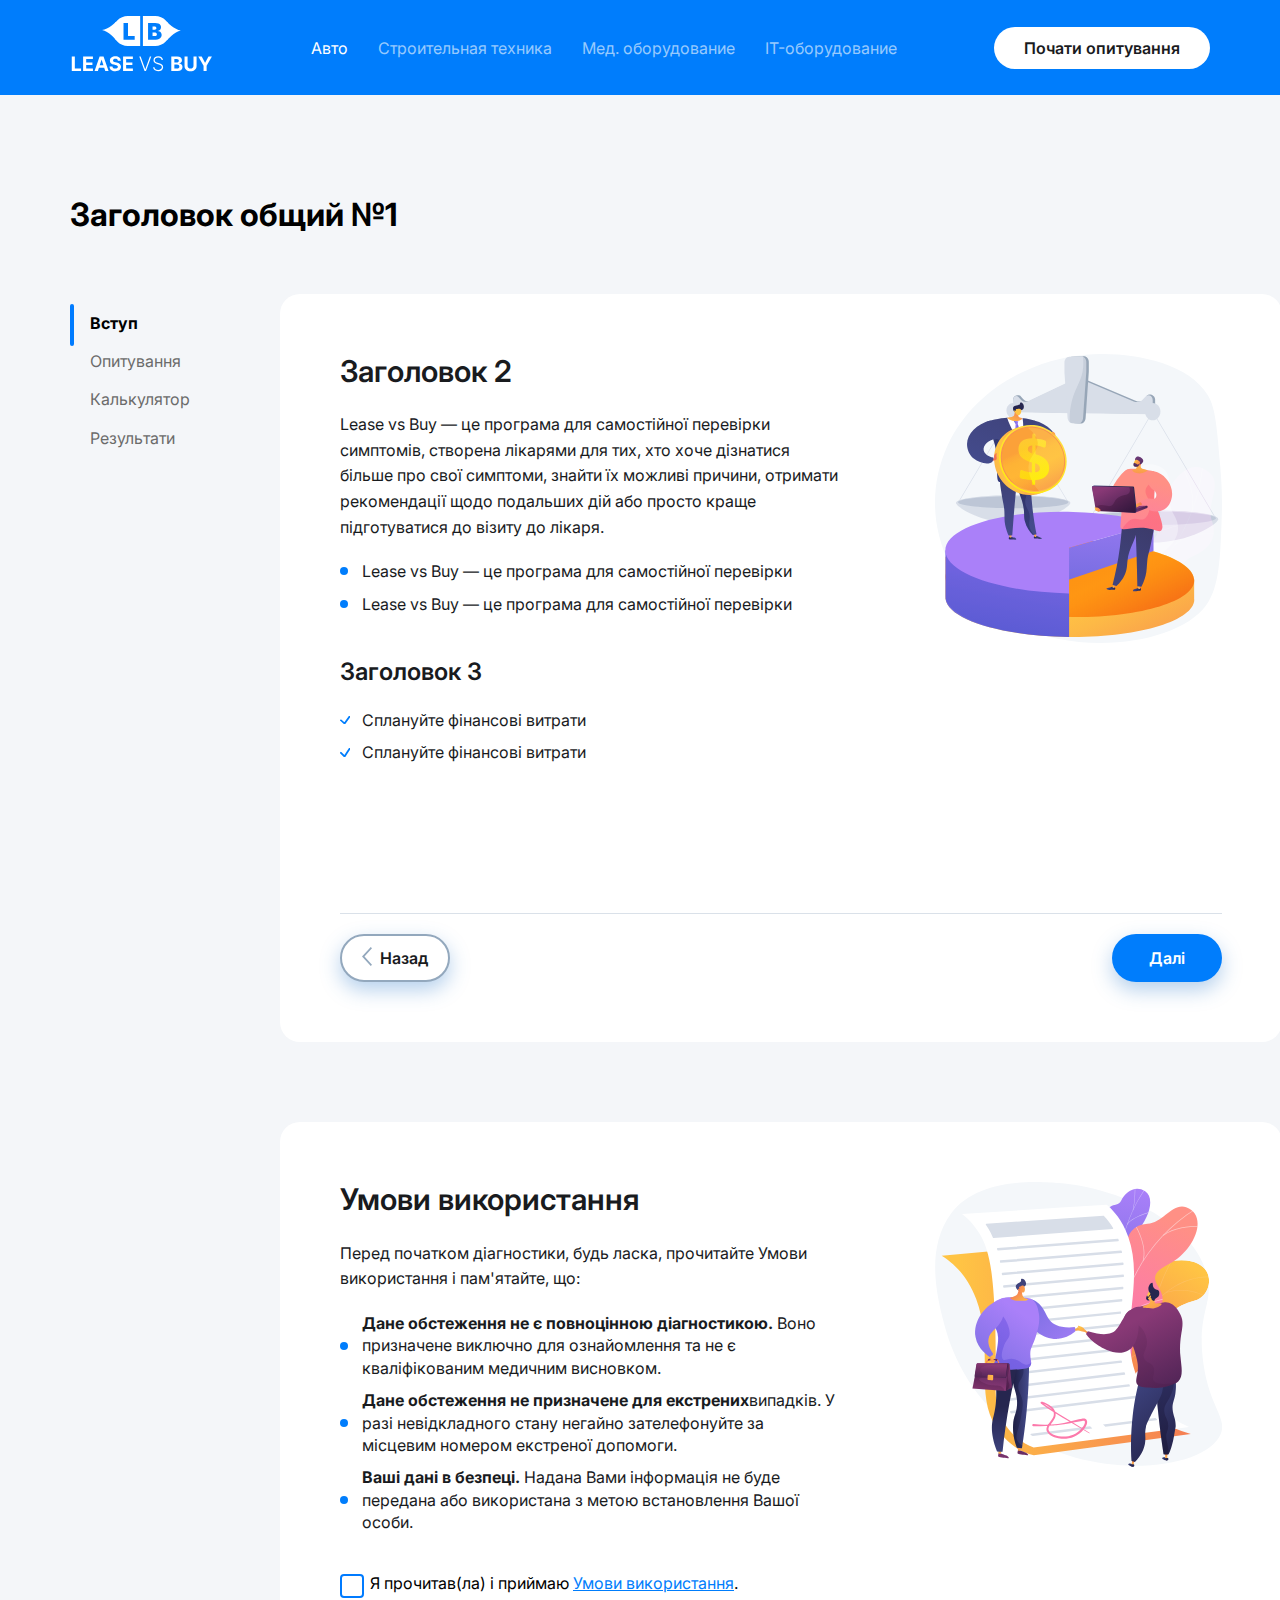
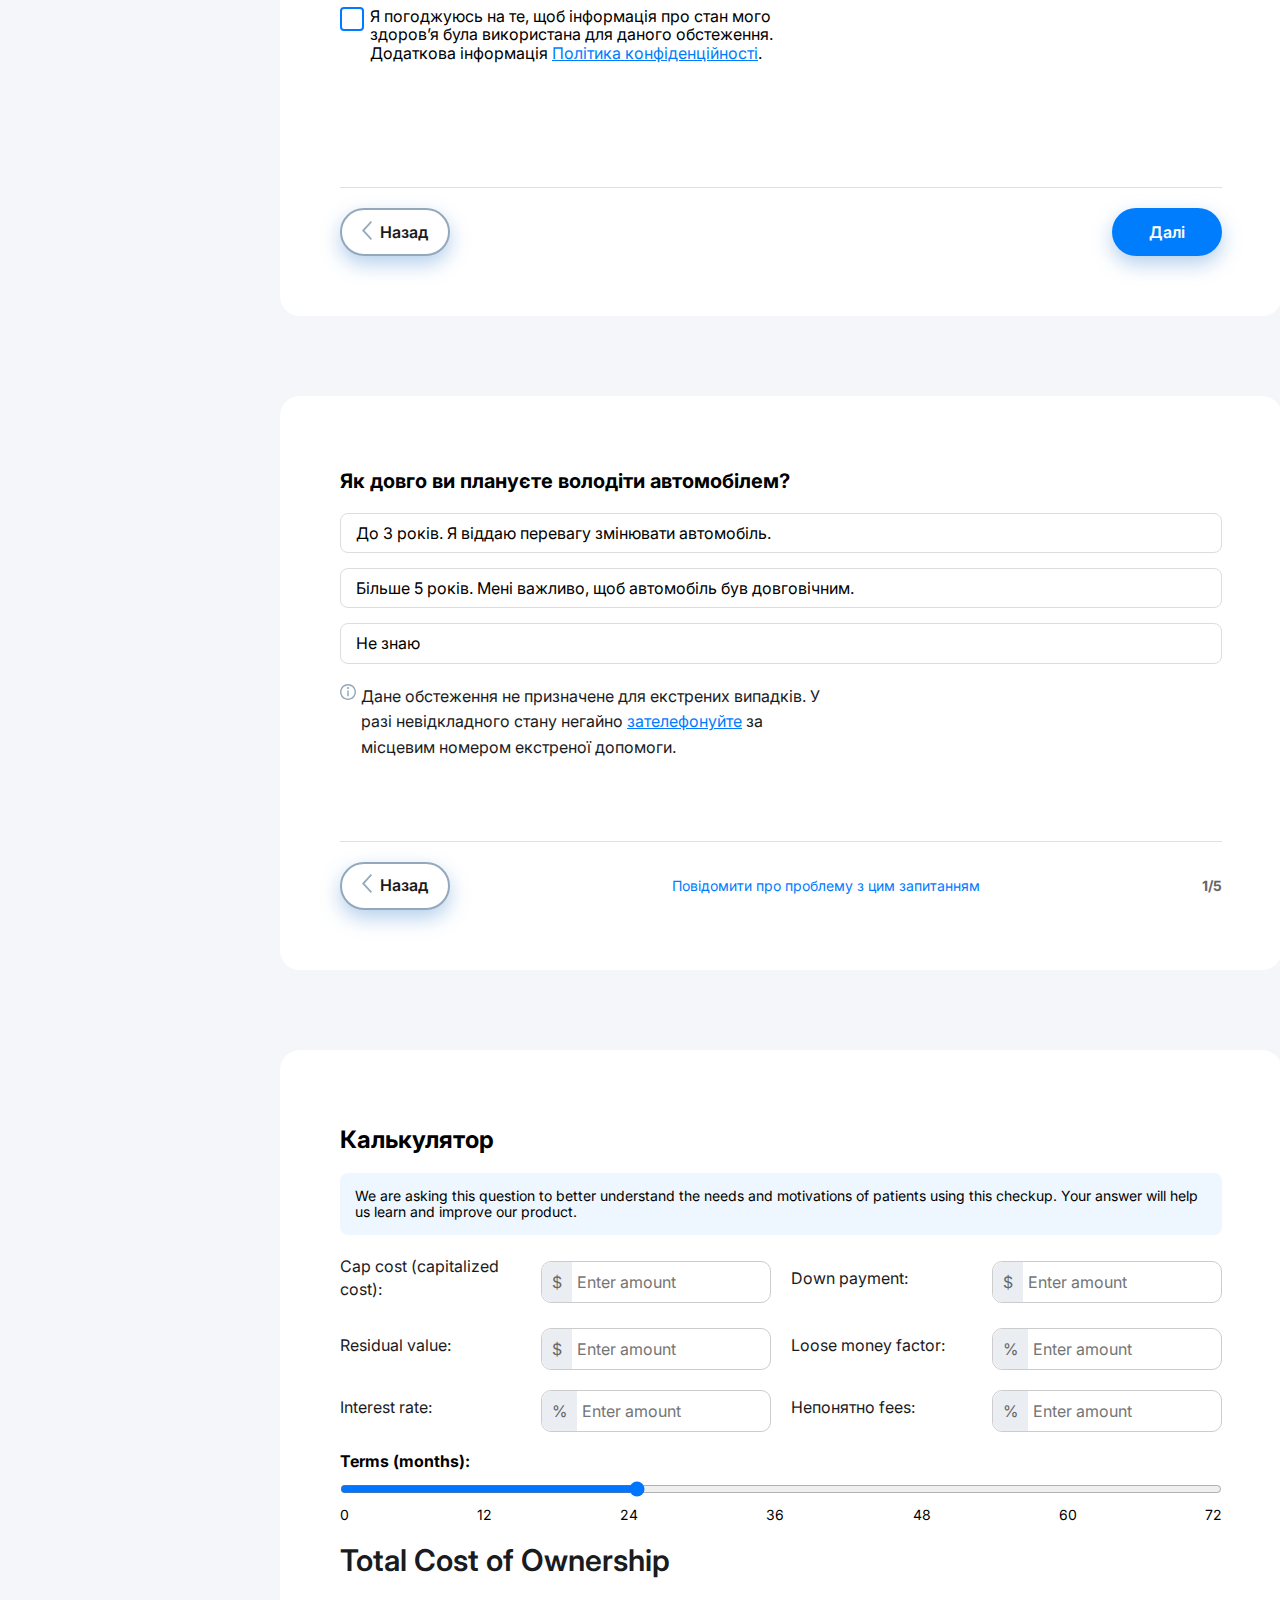
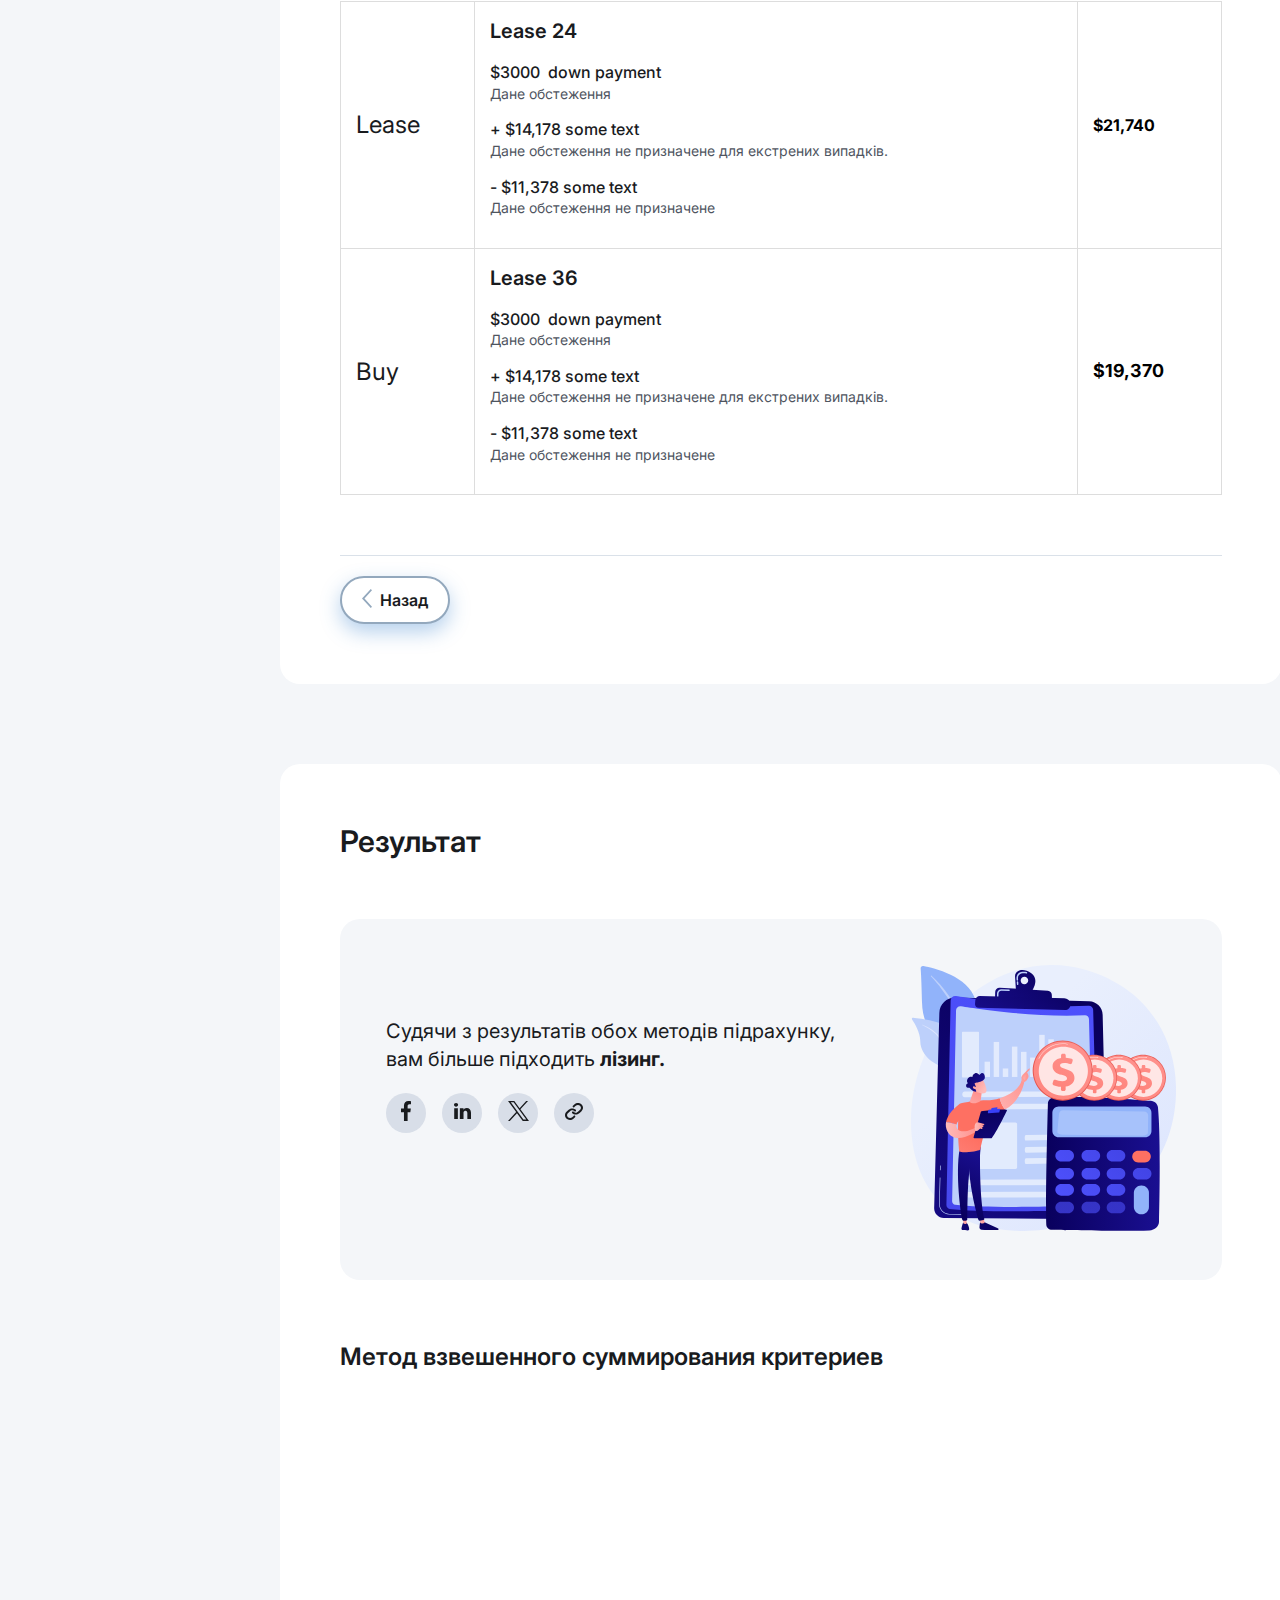
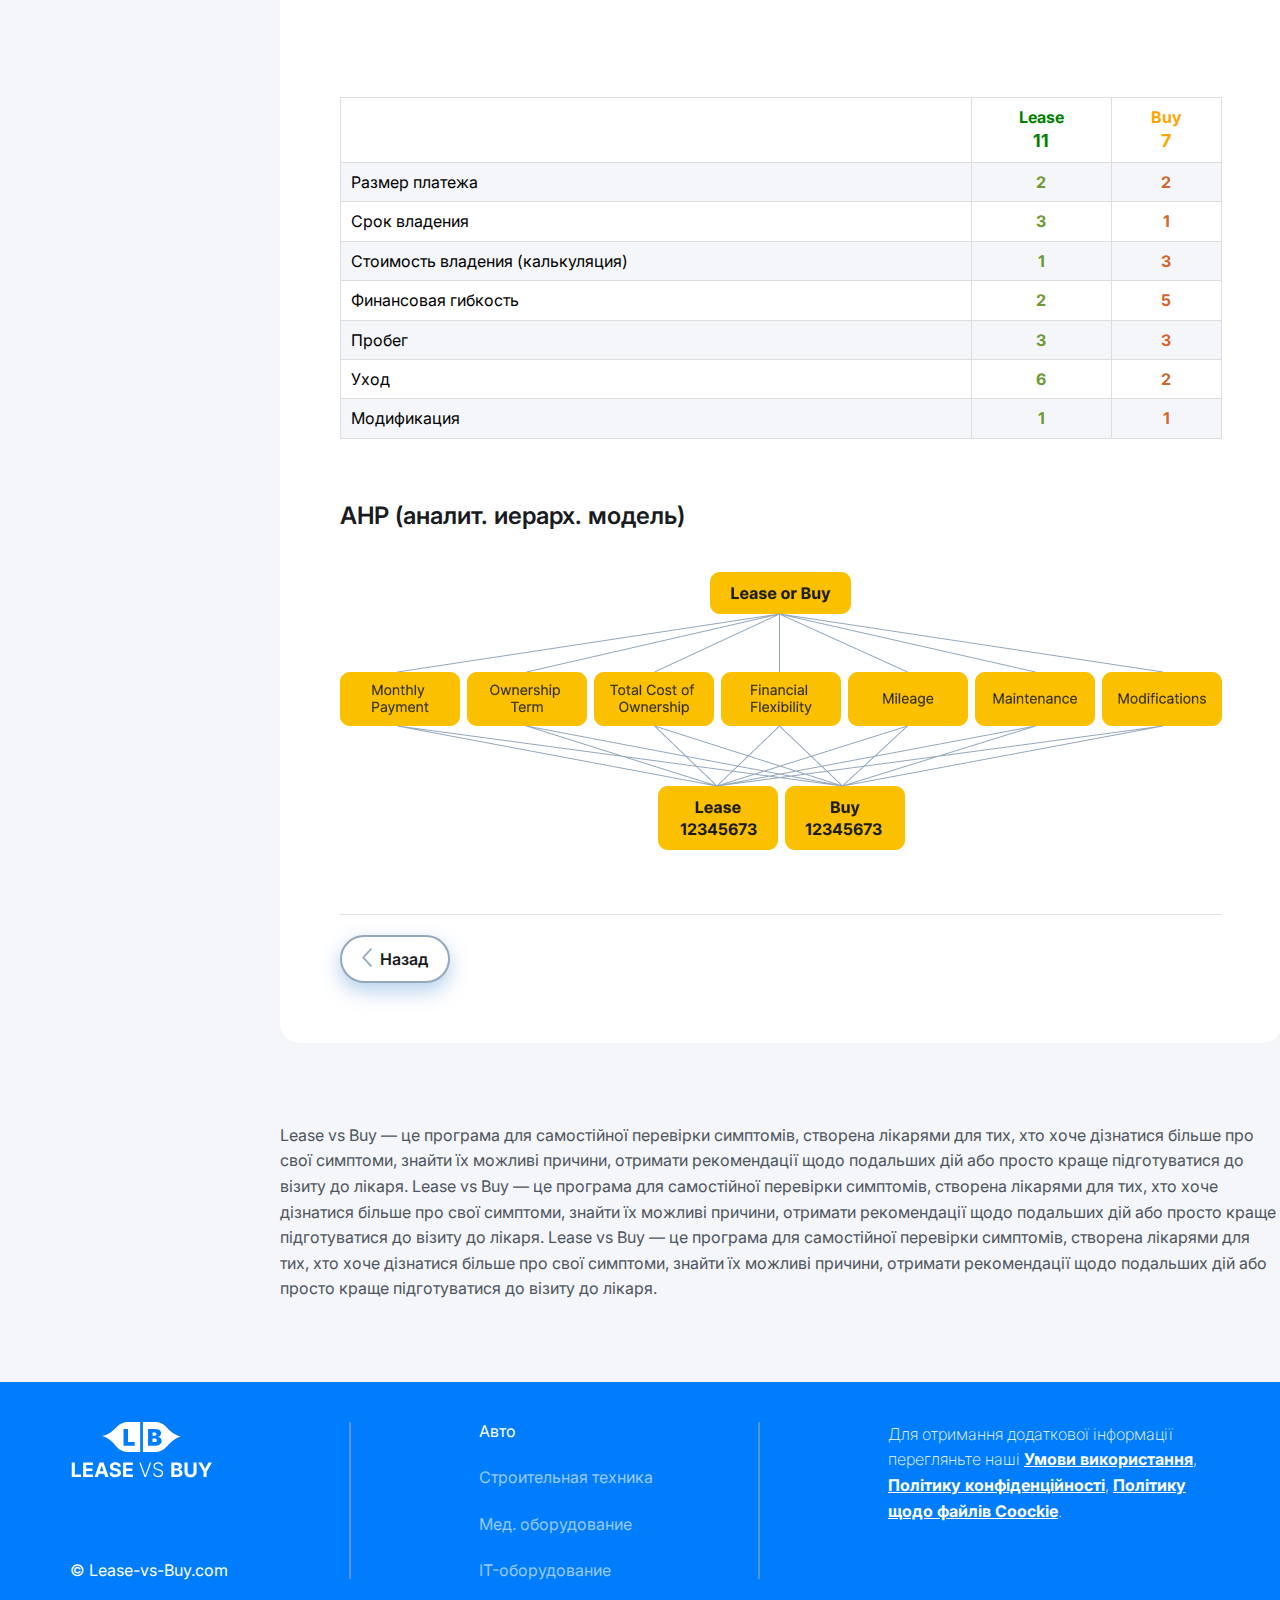
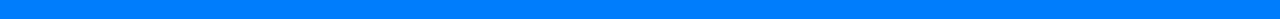
==== commit 03f39ef1: "Add files via upload" ====
--- a/poll.html
+++ b/poll.html
@@ -48,7 +48,7 @@
 						</div>
 						<div class="poll_right">
 							<div class="poll_main poll_column">
-								<div class="poll_main__content">
+								<div class="poll_main__content poll_main__content__column">
 									<h2>Заголовок 2</h2>
 									<p>
 										Lease vs Buy — це програма для самостійної перевірки
@@ -71,22 +71,24 @@
 										<li>Сплануйте фінансові витрати</li>
 										<li>Сплануйте фінансові витрати</li>
 									</ol>
-
-									<div class="poll_footer">
-										<button class="btn-back">
-											<span class="btn-back__icon"
-												><img src="images/svg/arrow-back.svg" alt="back"
-											/></span>
-											Назад
-										</button>
-									</div>
 								</div>
 
 								<img src="images/svg/poll1.svg" />
+
+								<div class="poll_footer">
+									<button class="btn-back">
+										<span class="btn-back__icon"
+											><img src="images/svg/arrow-back.svg" alt="back"
+										/></span>
+										Назад
+									</button>
+
+									<a class="btn--blue btn-next">Далі</a>
+								</div>
 							</div>
 
 							<div class="poll_main poll_column">
-								<div class="poll_main__content">
+								<div class="poll_main__content poll_main__content__column">
 									<h2>Умови використання</h2>
 									<p>
 										Перед початком діагностики, будь ласка, прочитайте Умови
@@ -125,18 +127,20 @@
 											інформація <a href="#">Політика конфіденційності</a>.
 										</label>
 									</div>
-
-									<div class="poll_footer">
-										<button class="btn-back">
-											<span class="btn-back__icon"
-												><img src="images/svg/arrow-back.svg" alt="back"
-											/></span>
-											Назад
-										</button>
-									</div>
 								</div>
 
 								<img src="images/svg/poll-2.svg" />
+
+								<div class="poll_footer">
+									<button class="btn-back">
+										<span class="btn-back__icon"
+											><img src="images/svg/arrow-back.svg" alt="back"
+										/></span>
+										Назад
+									</button>
+
+									<a class="btn--blue btn-next">Далі</a>
+								</div>
 							</div>
 
 							<div class="poll_main">
@@ -165,7 +169,12 @@
 										</div>
 									</div>
 									<div class="poll_info">
-										<img src="images/svg/info.svg" alt="info" />
+										<img
+											src="images/svg/info.svg"
+											alt="info"
+											data-target="modal1"
+											class="trigger-btn"
+										/>
 										<p>
 											Дане обстеження не призначене для екстрених випадків. У
 											разі невідкладного стану негайно
@@ -557,7 +566,57 @@
 			</div>
 		</footer>
 
+		<div class="modal" id="modal1">
+			<div class="modal-overlay"></div>
+			<div class="modal-wrapper">
+				<div class="modal-header">
+					<span class="close-btn">&times;</span>
+					<h2 class="h2">Умови використання</h2>
+				</div>
+				<div class="modal-content">
+					<h3 class="h3">Результат</h3>
+					<p class="p">
+						Перед початком діагностики, будь ласка, прочитайте Умови
+						використання і пам'ятайте, що:
+					</p>
+					<ul class="ul-list">
+						<li>
+							<b>Дане обстеження не є повноцінною діагностикою.</b> Воно
+							призначене виключно для ознайомлення та не є кваліфікованим
+							медичним висновком.
+						</li>
+						<li>
+							<b>Дане обстеження не призначене для екстрених випадків.</b> У
+							разі невідкладного стану негайно зателефонуйте за місцевим номером
+							екстреної допомоги.
+						</li>
+						<li>
+							<b>Ваші дані в безпеці.</b> Надана Вами інформація не буде
+							передана або використана з метою встановлення Вашої особи.
+						</li>
+					</ul>
+					<div class="checkbox-container">
+						<input type="checkbox" id="terms" />
+						<label for="terms"
+							>Я прочитав(ла) і приймаю
+							<a href="#">Умови використання</a>.</label
+						>
+					</div>
+
+					<div class="checkbox-container">
+						<input type="checkbox" id="privacy" />
+						<label for="privacy">
+							Я погоджуюсь на те, щоб інформація про стан мого здоров’я була
+							використана для даного обстеження. Додаткова інформація
+							<a href="#">Політика конфіденційності</a>.
+						</label>
+					</div>
+				</div>
+			</div>
+		</div>
+
 		<script src="js/index.js"></script>
 		<script src="js/poll.js"></script>
+		<script src="js/modal.js"></script>
 	</body>
 </html>
--- a/styles/style.css
+++ b/styles/style.css
@@ -42,6 +42,11 @@
 	background: #007dfc;
 	padding: 12px 30px 12px 30px;
 	box-shadow: 0px 8px 20px 0px rgba(55, 128, 203, 0.37);
+	transition: 0.3s;
+}
+
+.btn--blue:hover {
+	background: #0171e0;
 }
 
 /* HEADER */
@@ -167,6 +172,10 @@
 	padding: 160px 0px;
 }
 
+.posts__block .container {
+	position: relative;
+}
+
 .posts__title {
 	display: flex;
 	justify-content: space-between;
@@ -177,11 +186,13 @@
 .posts__list {
 	display: flex;
 	list-style: none;
-	gap: 30px;
+	gap: 18px;
+	transition: transform 0.5s ease-in-out;
 }
 
 .posts_list__item {
 	max-width: 270px;
+	flex: 0 0 auto;
 }
 
 .posts__title h2 {
@@ -215,6 +226,47 @@
 	line-height: 160%;
 }
 
+.carousel__wrapper {
+	position: relative;
+	overflow: hidden;
+}
+
+.carousel {
+	overflow: hidden;
+}
+
+.carousel__button {
+	position: absolute;
+	top: 50%;
+	transform: translateY(-50%);
+	box-shadow: 0px 8px 20px 0px rgba(55, 128, 203, 0.37);
+	background: rgb(0, 125, 252);
+	color: #fff;
+	border: none;
+	border-radius: 50%;
+	cursor: pointer;
+	width: 40px;
+	height: 40px;
+	font-size: 20px;
+	display: flex;
+	justify-content: center;
+	align-items: center;
+	z-index: 10;
+}
+
+.carousel__button--left {
+	left: -40px;
+}
+
+.carousel__button--right {
+	right: -40px;
+}
+
+.carousel__button[disabled] {
+	opacity: 0.5;
+	cursor: not-allowed;
+}
+
 /* FOOTER LIST */
 
 .footer {
@@ -337,16 +389,19 @@
 	justify-content: space-between;
 	align-items: flex-start;
 	gap: 50px;
-}
-
-.poll_main h2 {
+	flex-wrap: wrap;
+}
+
+.poll_main h2,
+h2 {
 	color: rgb(25, 27, 30);
 	font-size: 30px;
 	font-weight: 600;
 	margin-bottom: 24px;
 }
 
-.poll_main h3 {
+.poll_main h3,
+.h3 {
 	color: rgb(25, 27, 30);
 	font-size: 24px;
 	font-weight: 600;
@@ -354,7 +409,8 @@
 	margin-bottom: 20px;
 }
 
-.poll_main p {
+.poll_main p,
+.p {
 	color: rgb(25, 27, 30);
 	font-size: 16px;
 	font-weight: 400;
@@ -362,13 +418,15 @@
 	margin-bottom: 20px;
 }
 
-.poll_main ul {
+.poll_main ul,
+.ul-list {
 	margin-bottom: 40px;
 	list-style: none;
 	padding: 0;
 }
 
-.poll_main ul li {
+.poll_main ul li,
+.ul-list li {
 	position: relative;
 	padding-left: 22px;
 	margin-bottom: 10px;
@@ -378,7 +436,8 @@
 	font-weight: 400;
 	line-height: 140%;
 }
-.poll_main ul li::before {
+.poll_main ul li::before,
+.ul-list li::before {
 	content: '';
 	position: absolute;
 	left: 0;
@@ -545,12 +604,15 @@
 	border-top: 1px solid #dae1e9;
 	font-size: 14px;
 	color: #666;
+	width: 100%;
 }
 
 .btn-back {
 	display: flex;
 	align-items: center;
 	justify-content: center;
+	width: 110px;
+	height: 48px;
 	gap: 8px;
 	border: 2px solid rgb(147, 168, 189);
 	background: #fff;
@@ -565,21 +627,28 @@
 	box-shadow: 0px 8px 20px 0px rgba(55, 128, 203, 0.37);
 }
 
-.btn-back__icon {
-	display: inline-block;
-	font-size: 16px;
-	color: #b0c4db;
-	transition: color 0.3s ease;
-}
-
 .btn-back:hover {
 	background: #f5f7fa;
 	border-color: #7c9abb;
 	color: #191b1e;
 }
 
+.btn-back__icon img {
+	height: 19px;
+}
+
 .btn-back:hover .btn-back__icon {
 	color: #7c9abb;
+}
+
+.btn-next {
+	border: 0;
+	width: 110px;
+	height: 48px;
+	display: flex;
+	justify-content: center;
+	align-items: center;
+	cursor: pointer;
 }
 
 .poll_report-link {
@@ -623,7 +692,7 @@
 .calculator_input__fields {
 	display: grid;
 	grid-template-columns: repeat(2, 1fr); /* Дві колонки */
-	gap: 20px; /* Проміжок між елементами */
+	gap: 20px;
 	margin-bottom: 20px;
 }
 
@@ -913,6 +982,10 @@
 	line-height: 140%;
 }
 
+.poll_main__content__column {
+	max-width: 500px;
+}
+
 /* RESULT TABLE */
 
 .result {
@@ -1013,3 +1086,60 @@
 	right: 38.6%;
 	bottom: 13px;
 }
+
+/* Modal */
+
+.modal {
+	position: fixed;
+	top: 0;
+	right: -100%;
+	width: 20%;
+	height: 100%;
+	max-width: 660px;
+	background-color: white;
+	box-shadow: -2px 0 5px rgba(0, 0, 0, 0.2);
+	transition: right 0.3s ease-in-out;
+	z-index: 100;
+}
+
+.modal.active {
+	right: 0;
+}
+
+.modal-content {
+	padding: 20px;
+}
+
+.modal-header {
+	background-color: #f4f6f9;
+	padding: 30px 30px 10px 30px;
+}
+
+.modal-header h2 {
+	margin-top: 28px;
+}
+
+.close-btn {
+	position: absolute;
+	top: 10px;
+	right: 10px;
+	font-size: 24px;
+	cursor: pointer;
+}
+
+.modal-overlay {
+	position: fixed;
+	top: 0;
+	left: 0;
+	width: 80%;
+	height: 100%;
+	background-color: rgba(0, 0, 0, 0.5);
+	opacity: 0;
+	transition: 0.8s linear;
+	pointer-events: none;
+}
+
+.modal-overlay.active {
+	opacity: 1;
+	pointer-events: all;
+}
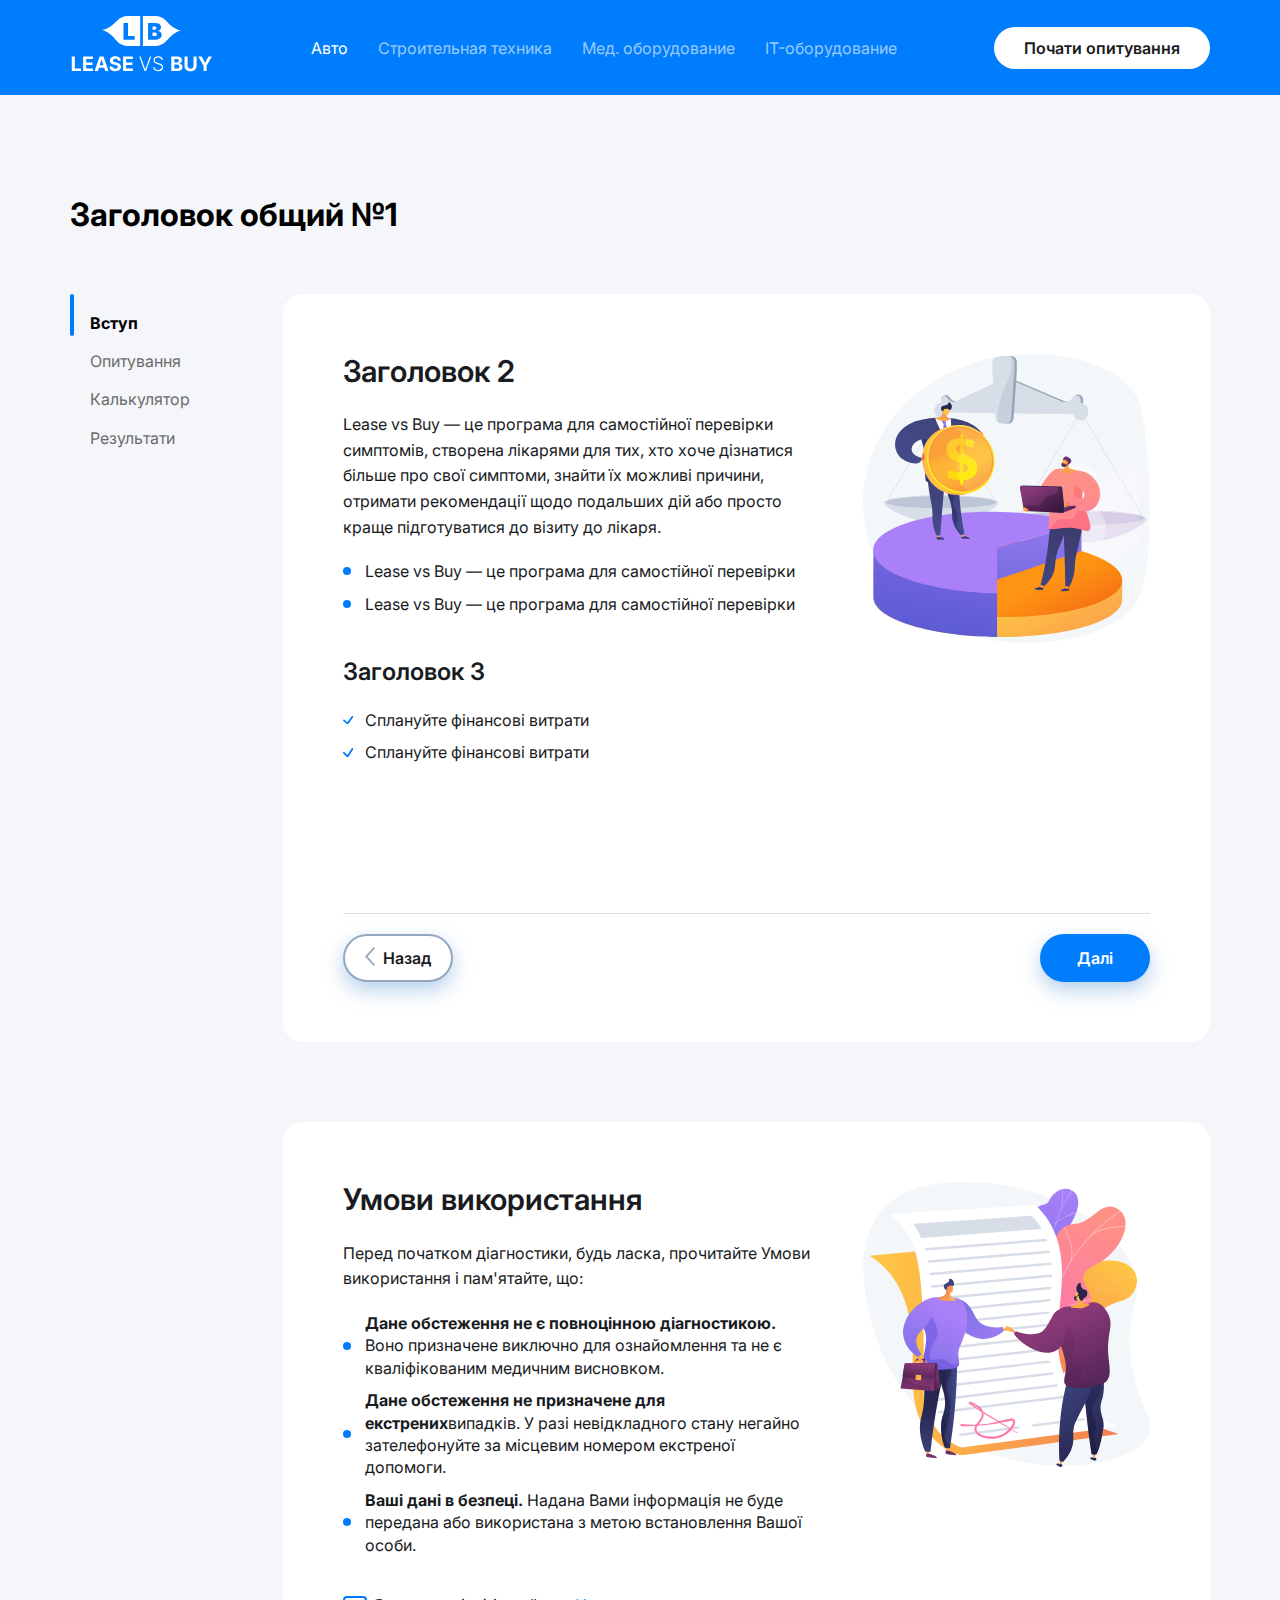
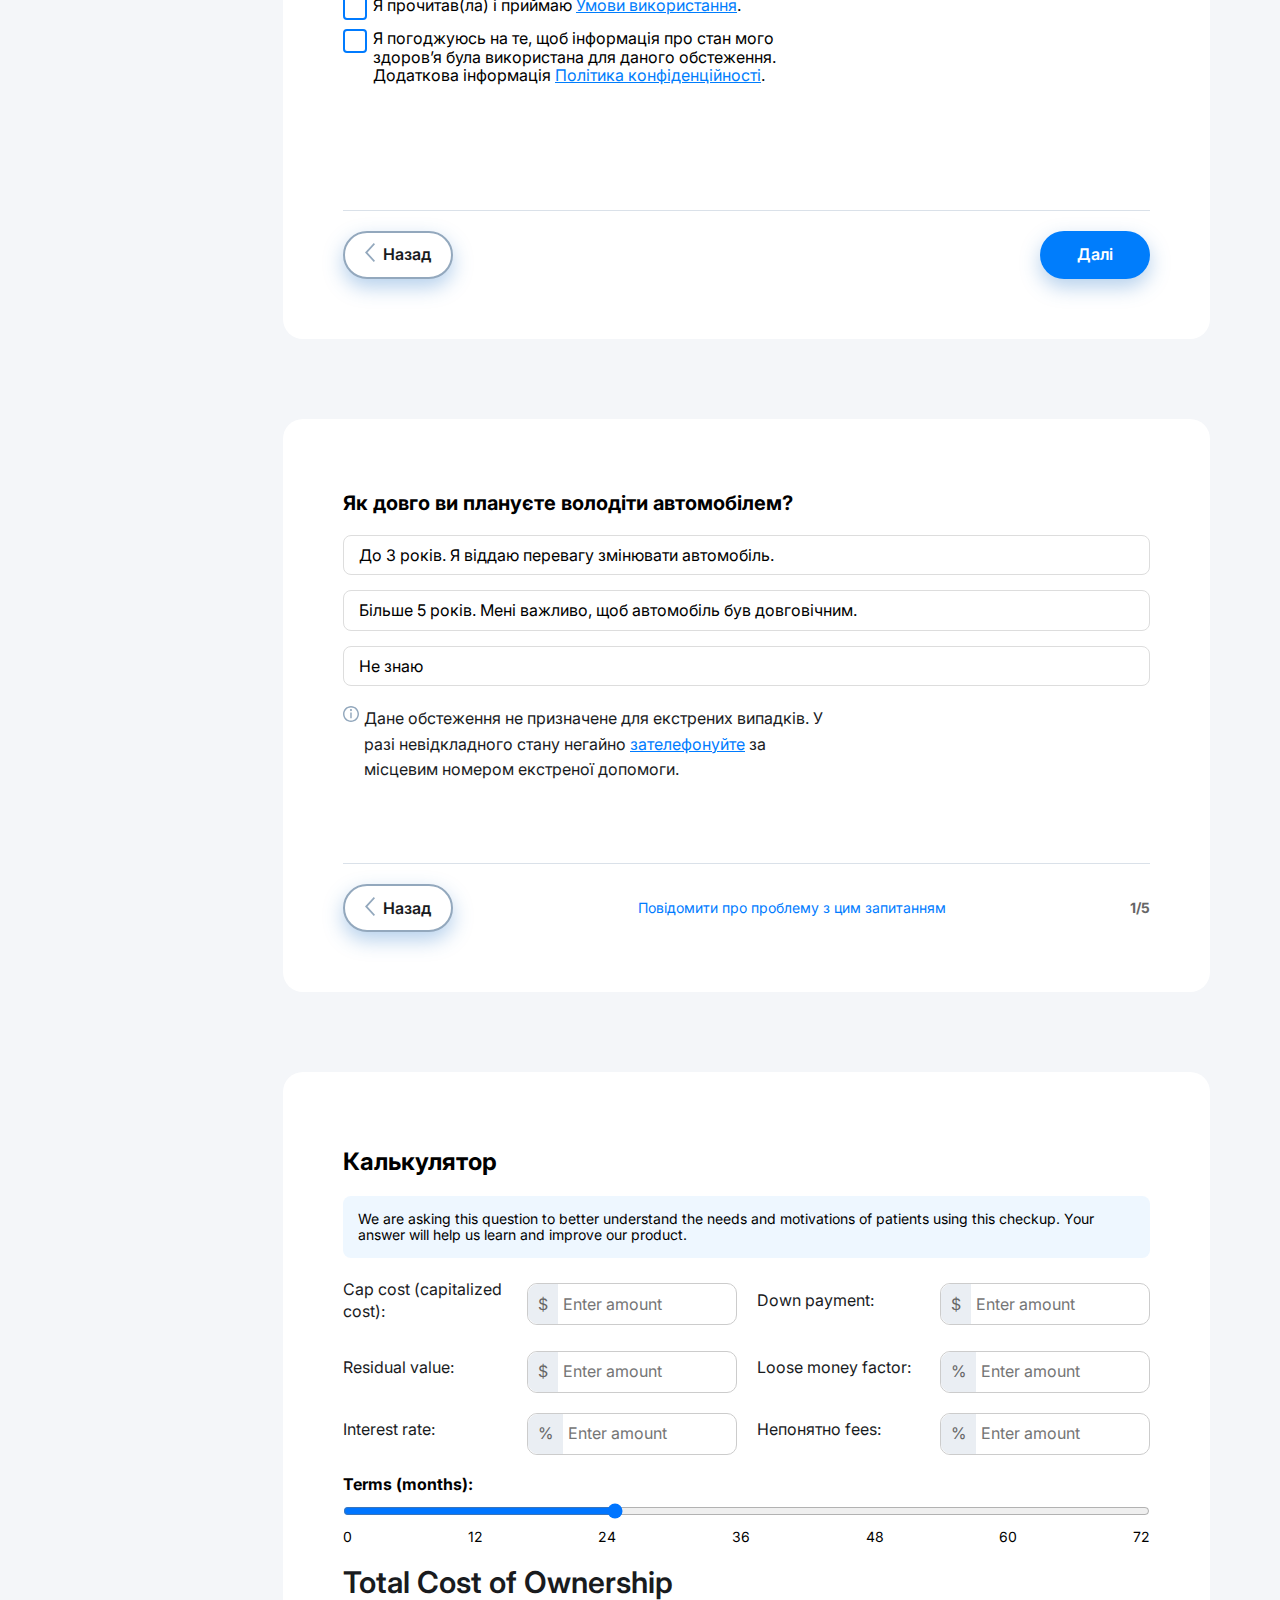
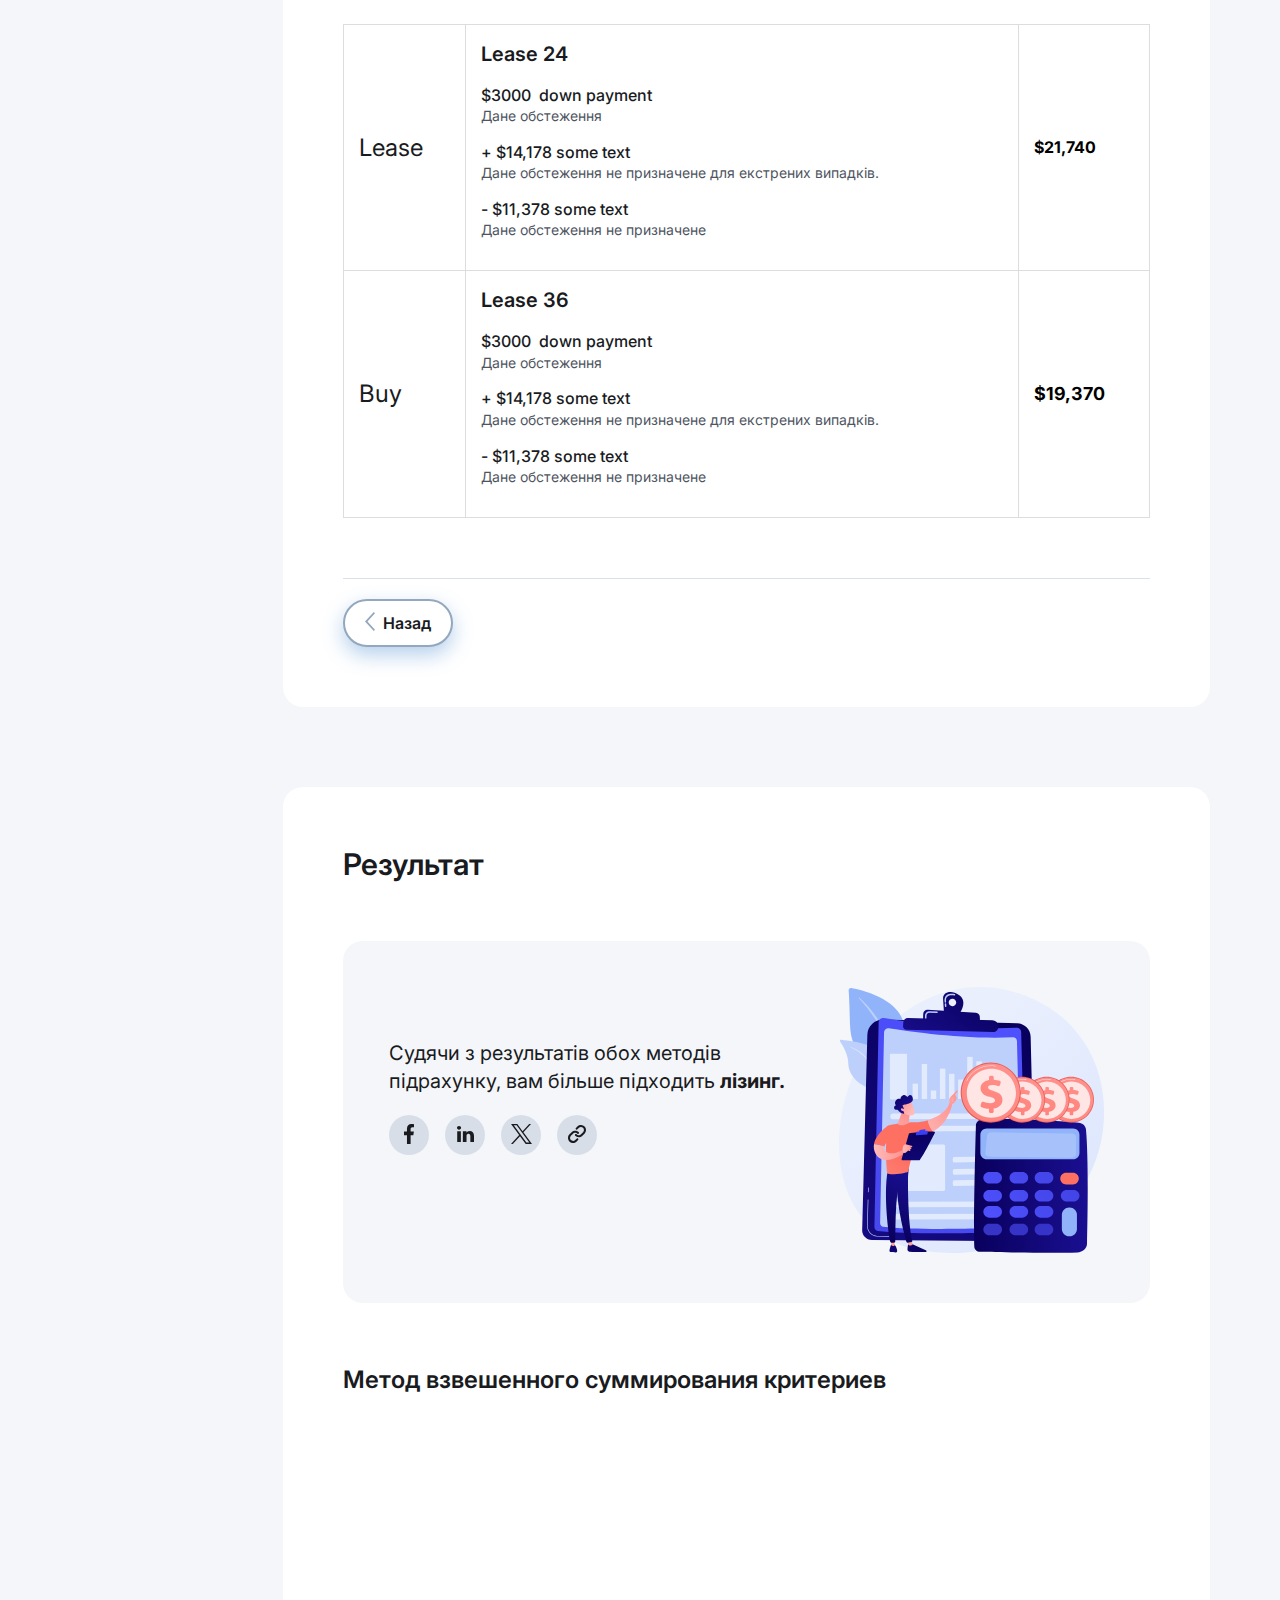
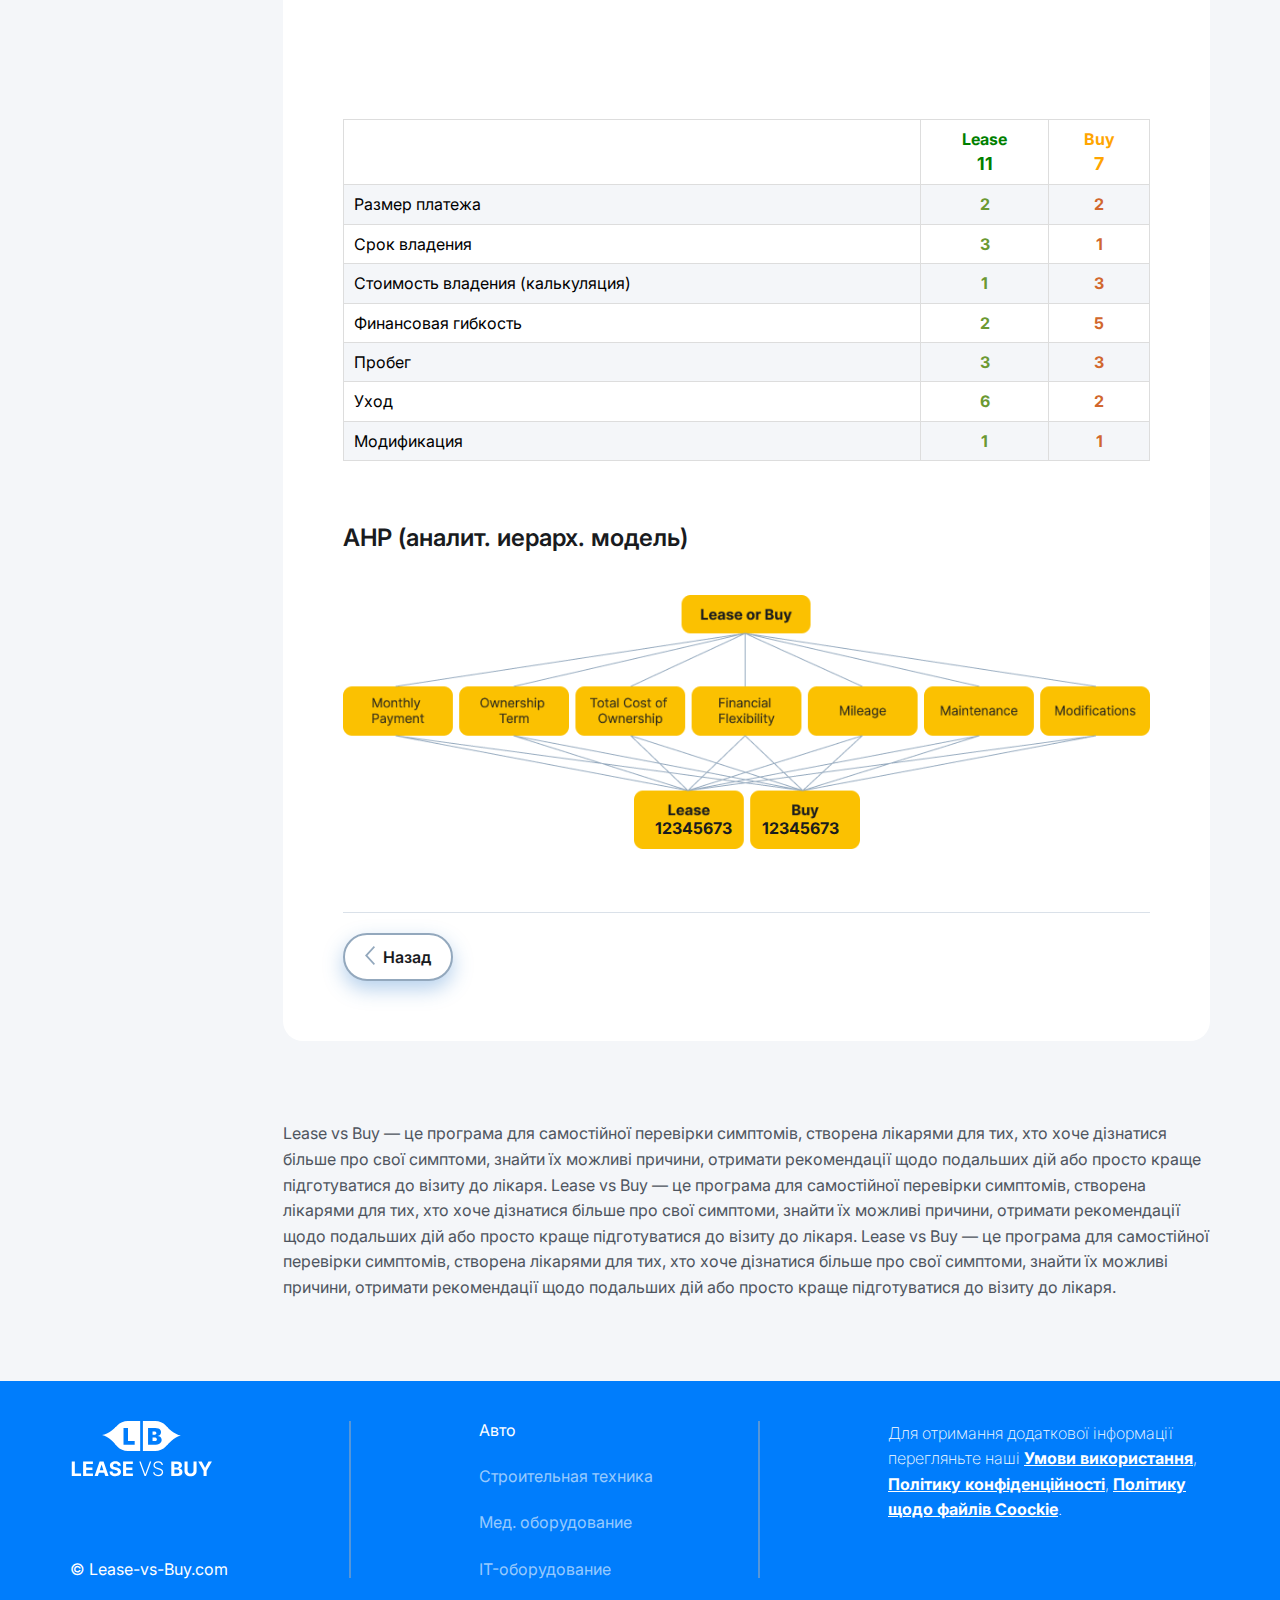
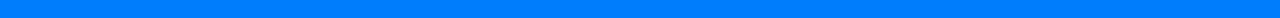
==== commit c42ab314: "Add files via upload" ====
--- a/poll.html
+++ b/poll.html
@@ -13,6 +13,7 @@
 		/>
 		<link rel="stylesheet" href="styles/normalize.css" />
 		<link rel="stylesheet" href="styles/style.css" />
+		<link rel="stylesheet" href="styles/mobile.css" />
 	</head>
 	<body class="body-gray">
 		<header class="header">
@@ -21,7 +22,18 @@
 					<img src="images/svg/logo_1.svg" alt="logo" />
 				</a>
 
-				<nav class="nav">
+				<nav class="nav" id="navMenu">
+					<div class="nav-menu__header">
+						<a href="/">
+							<img src="images/svg/logo_1.svg" alt="logo" />
+						</a>
+						<div class="burger-menu" onclick="toggleMenu()">
+							<div class="bar"></div>
+							<div class="bar"></div>
+							<div class="bar"></div>
+						</div>
+					</div>
+
 					<ul class="nav-list">
 						<li class="nav-list__item active"><a href="/">Авто</a></li>
 						<li class="nav-list__item"><a href="#">Строительная техника</a></li>
@@ -30,7 +42,13 @@
 					</ul>
 				</nav>
 
-				<a href="/" class="btn--light"> Почати опитування </a>
+				<div class="burger-menu" onclick="toggleMenu()">
+					<div class="bar"></div>
+					<div class="bar"></div>
+					<div class="bar"></div>
+				</div>
+
+				<a href="/poll.html" class="btn--light btn-nav"> Почати опитування </a>
 			</div>
 		</header>
 
@@ -491,7 +509,12 @@
 
 									<h3>AHP (аналит. иерарх. модель)</h3>
 									<div class="hierarchy__wrapper">
-										<img src="images/diagram.png" alt="diagram" />
+										<img src="images/diagram.png" class="d-pc" alt="diagram" />
+										<img
+											src="images/\svg/-2.svg"
+											class="d-mobile"
+											alt="diagram"
+										/>
 										<span class="hierarchy_lease">12345673</span>
 										<span class="hierarchy_buy">12345673</span>
 									</div>
@@ -618,5 +641,6 @@
 		<script src="js/index.js"></script>
 		<script src="js/poll.js"></script>
 		<script src="js/modal.js"></script>
+		<script src="js/burger.js"></script>
 	</body>
 </html>
--- a/styles/style.css
+++ b/styles/style.css
@@ -174,6 +174,7 @@
 
 .posts__block .container {
 	position: relative;
+	overflow: hidden;
 }
 
 .posts__title {
@@ -191,8 +192,13 @@
 }
 
 .posts_list__item {
+	flex: 0 0 calc(100% / 4 - 18px); /* Количество элементов (меняем в JS) */
 	max-width: 270px;
-	flex: 0 0 auto;
+}
+
+.posts_list__item img {
+	width: 100%;
+	border-radius: 8px; /* Пример стиля */
 }
 
 .posts__title h2 {
@@ -203,6 +209,7 @@
 .posts__title span {
 	position: relative;
 	color: #007dfc;
+	margin-right: 30px;
 }
 
 .posts__title span::before {
@@ -232,7 +239,8 @@
 }
 
 .carousel {
-	overflow: hidden;
+	display: flex;
+	transition: transform 0.5s ease-in-out;
 }
 
 .carousel__button {
@@ -255,11 +263,11 @@
 }
 
 .carousel__button--left {
-	left: -40px;
+	left: 10px;
 }
 
 .carousel__button--right {
-	right: -40px;
+	right: 10px;
 }
 
 .carousel__button[disabled] {
@@ -333,13 +341,20 @@
 }
 
 .poll {
+	max-width: 100%;
 	padding: 80px 0px;
 }
 
 .poll_menu {
+	max-width: 128px;
 	position: relative;
 	border-radius: 8px;
 	padding: 10px 0;
+}
+
+.poll_right {
+	max-width: 100%;
+	width: calc(100% - 128px - 85px);
 }
 
 .menu-item {
@@ -373,11 +388,13 @@
 
 .poll__list {
 	display: flex;
+	justify-content: space-between;
 	gap: 70px;
 	margin-top: 60px;
 }
 
 .poll_main {
+	max-width: 100%;
 	border-radius: 20px;
 	background: rgb(255, 255, 255);
 	padding: 60px;
@@ -484,6 +501,12 @@
 	line-height: 160%;
 }
 
+.trigger-btn {
+	width: 16px !important;
+	height: 16px !important;
+	margin: 0 !important;
+}
+
 /* CHECKBOX */
 
 .checkbox-container {
@@ -698,7 +721,7 @@
 
 .calculator_input__group {
 	flex: 1;
-	min-width: 392px;
+	max-width: 100%;
 	display: flex;
 	align-items: center;
 	justify-content: space-between;
@@ -808,7 +831,8 @@
 	padding: 0 10px 0px 0px;
 	background-color: #fff;
 	height: 42px;
-	width: 230px; /* Ширина адаптована під контейнер */
+	width: 80%;
+	max-width: 210px;
 }
 
 .currency-symbol {
@@ -824,6 +848,7 @@
 }
 
 .currency-input {
+	width: 80%;
 	border: none;
 	flex: 1;
 	font-size: 16px;
@@ -983,7 +1008,7 @@
 }
 
 .poll_main__content__column {
-	max-width: 500px;
+	max-width: calc(100% - 340px);
 }
 
 /* RESULT TABLE */
@@ -1067,6 +1092,10 @@
 	margin: 40px 0px 60px;
 }
 
+.hierarchy__wrapper img {
+	max-width: 100%;
+}
+
 .hierarchy_lease,
 .hierarchy_buy {
 	color: rgb(25, 27, 30);
@@ -1093,7 +1122,7 @@
 	position: fixed;
 	top: 0;
 	right: -100%;
-	width: 20%;
+	width: 30%;
 	height: 100%;
 	max-width: 660px;
 	background-color: white;
@@ -1131,7 +1160,7 @@
 	position: fixed;
 	top: 0;
 	left: 0;
-	width: 80%;
+	width: 70%;
 	height: 100%;
 	background-color: rgba(0, 0, 0, 0.5);
 	opacity: 0;
@@ -1143,3 +1172,7 @@
 	opacity: 1;
 	pointer-events: all;
 }
+
+.d-mobile {
+	display: none;
+}
--- a/styles/mobile.css
+++ b/styles/mobile.css
@@ -0,0 +1,397 @@
+.burger-menu {
+	width: 30px;
+	height: 25px;
+	display: none;
+	flex-direction: column;
+	justify-content: space-between;
+	cursor: pointer;
+	z-index: 10;
+}
+
+.burger-menu .bar {
+	height: 2px;
+	width: 100%;
+	background-color: #ffffff;
+	transition: 0.3s;
+}
+
+.nav-menu__header {
+	display: none;
+}
+
+/* Відображення бургер меню на екранах менше 991px */
+@media screen and (max-width: 991px) {
+	.burger-menu {
+		display: flex;
+	}
+
+	.nav-menu__header {
+		display: flex;
+		align-items: center;
+		justify-content: space-between;
+	}
+
+	#navMenu {
+		position: fixed;
+		top: 0;
+		right: -100%;
+		height: 100vh;
+		width: 100vw;
+		max-width: 100vw;
+		background-color: #007dfc;
+		display: flex;
+		flex-direction: column;
+		transition: 0.3s;
+		z-index: 1000;
+		padding: 16px;
+	}
+
+	.nav-list {
+		list-style-type: none;
+		display: flex;
+		flex-direction: column;
+		margin-top: 45px;
+		gap: 30px;
+	}
+
+	.nav-menu ul {
+		list-style-type: none;
+		text-align: center;
+	}
+
+	#navMenu ul li a {
+		color: white;
+		text-decoration: none;
+		font-size: 18px;
+		font-weight: 500;
+		line-height: 130%;
+	}
+
+	#navMenu.active {
+		right: 0;
+		left: 0;
+	}
+
+	.btn-nav {
+		display: none;
+	}
+
+	.hero-title {
+		font-size: 32px;
+	}
+
+	.hero .container img {
+		max-width: 339px;
+	}
+
+	.hero__content {
+		margin-bottom: 35px;
+	}
+
+	.about__cell {
+		flex-direction: column;
+	}
+
+	.about_cell__content p {
+		padding: 0;
+	}
+
+	.about__cell {
+		gap: 0;
+	}
+
+	.about_cell__link {
+		margin: 0;
+	}
+
+	.about_cell__content span {
+		padding-left: 0;
+	}
+
+	.about {
+		padding: 60px 0px;
+	}
+
+	.posts__block {
+		padding: 60px 0px;
+	}
+
+	.calculator_input__fields {
+		grid-template-columns: repeat(1, 1fr);
+	}
+
+	.calculator_input__group {
+		max-width: 100%;
+		width: 100%;
+		gap: 10px;
+		flex-direction: column;
+		align-items: start;
+	}
+
+	.input-container {
+		max-width: 100%;
+		width: 100%;
+	}
+
+	.poll_column {
+		gap: 20px;
+	}
+
+	.poll_main {
+		padding: 30px;
+		margin-bottom: 40px;
+	}
+
+	.poll_main__content__column {
+		max-width: calc(100% - 210px);
+	}
+
+	.poll_main img {
+		max-width: 189px;
+	}
+
+	.poll__list {
+		gap: 30px;
+		margin-top: 30px;
+	}
+
+	.poll_right {
+		width: calc(100% - 128px - 35px);
+	}
+
+	.footer__cell:last-child p {
+		width: auto;
+		max-width: 100%;
+	}
+
+	.footer__cell:not(:first-child) {
+		padding-left: 48px;
+	}
+
+	.footer__container {
+		flex-direction: column;
+	}
+
+	.footer__cell:first-child {
+		gap: 20px;
+	}
+
+	.footer__cell:not(:first-child) {
+		padding-left: 0;
+		padding-top: 30px;
+		border-left: 0;
+		border-top: 1px solid #5696d8;
+		margin-top: 30px;
+	}
+
+	.hierarchy__wrapper img {
+		max-width: 100%;
+		width: 100% !important;
+	}
+
+	.hierarchy_lease {
+		bottom: 11px;
+		font-size: 11px;
+	}
+
+	.hierarchy_buy {
+		bottom: 11px;
+		font-size: 11px;
+	}
+
+	.modal {
+		width: 50%;
+	}
+
+	.modal-overlay {
+		width: 50%;
+	}
+}
+
+@media screen and (max-width: 672px) {
+	.hero .container {
+		flex-direction: column;
+	}
+
+	.hero .container img {
+		max-width: 100%;
+	}
+
+	.hero-btn {
+		display: block;
+		width: 100%;
+		text-align: center;
+	}
+
+	.hero {
+		margin: 40px 0px;
+	}
+
+	.hero__list {
+		margin-bottom: 40px;
+	}
+
+	.poll_main__cell {
+		flex-direction: column;
+		gap: 0px;
+	}
+
+	.poll_main__content__column {
+		max-width: 100%;
+	}
+
+	.poll_right img {
+		max-width: 100%;
+		order: -1;
+		margin: 0 auto;
+	}
+
+	.hierarchy_lease {
+		font-size: 18px;
+		bottom: 43%;
+		left: 76.3%;
+	}
+	.hierarchy_buy {
+		font-size: 16px;
+		bottom: 52.8%;
+		right: 9.3%;
+	}
+
+	.modal {
+		width: 80%;
+	}
+
+	.modal-overlay {
+		width: 20%;
+	}
+
+	.d-pc {
+		display: none;
+	}
+
+	.d-mobile {
+		display: block;
+	}
+}
+
+@media (max-width: 768px) {
+	.posts_list__item {
+		max-width: calc(100% - 20px);
+	}
+
+	.posts__title h2 {
+		font-size: 24px;
+	}
+
+	.posts__title span {
+		font-size: 14px;
+	}
+
+	.carousel__button {
+		width: 30px;
+		height: 30px;
+		font-size: 16px;
+	}
+
+	.carousel__button--left {
+		left: 10px;
+	}
+
+	.carousel__button--right {
+		right: 10px;
+	}
+
+	.poll__list {
+		flex-direction: column;
+	}
+
+	.poll_menu {
+		display: flex;
+		justify-content: space-between;
+		position: relative;
+		max-width: 100%;
+	}
+
+	.menu-item {
+		text-align: left;
+		flex: 1;
+		padding: 10px 5px;
+		font-size: 14px;
+	}
+
+	.indicator {
+		left: 0;
+		bottom: 0 !important;
+		width: 100px; /* Ширина индикатора */
+		height: 4px !important; /* Высота индикатора */
+		top: auto; /* Убираем позиционирование сверху */
+		transition: left 0.3s ease; /* Индикатор перемещается по горизонтали */
+	}
+
+	.poll_right {
+		width: 100%;
+	}
+
+	.poll_footer {
+		gap: 30px;
+	}
+
+	.calculator_table thead tr,
+	.calculator_table tbody tr {
+		display: flex;
+		flex-direction: column; /* Делаем строки вертикальными */
+		align-items: flex-start; /* Выравниваем по левому краю */
+		padding: 10px;
+		width: 100%;
+	}
+
+	.calculator_table th,
+	.calculator_table td {
+		width: 100%;
+	}
+
+	.calculator_table th:first-child,
+	.calculator_table td:first-child {
+		border-radius: 20px 20px 0px 0px;
+	}
+
+	.calculator_table th:last-child,
+	.calculator_table td:last-child {
+		border-radius: 0px 0px 20px 20px;
+	}
+}
+
+@media (max-width: 845px) {
+	.posts_list__item {
+		flex: 0 0 calc(100% / 3 - 18px); /* По умолчанию - 3 элемента */
+		max-width: 270px;
+	}
+	.posts__block {
+		padding: 90px 0px;
+	}
+}
+@media (max-width: 580px) {
+	.posts_list__item {
+		flex: 0 0 calc(100% / 2 - 18px); /* По 2 элемента */
+	}
+	.posts__title {
+		padding-bottom: 60px;
+	}
+	.posts__block {
+		padding: 60px 0px;
+	}
+}
+
+@media (max-width: 375px) {
+	.posts_list__item {
+		flex: 0 0 calc(100% - 18px); /* По 1 элементу */
+	}
+
+	.modal {
+		width: 100%;
+	}
+
+	.modal-overlay {
+		width: 0%;
+	}
+}
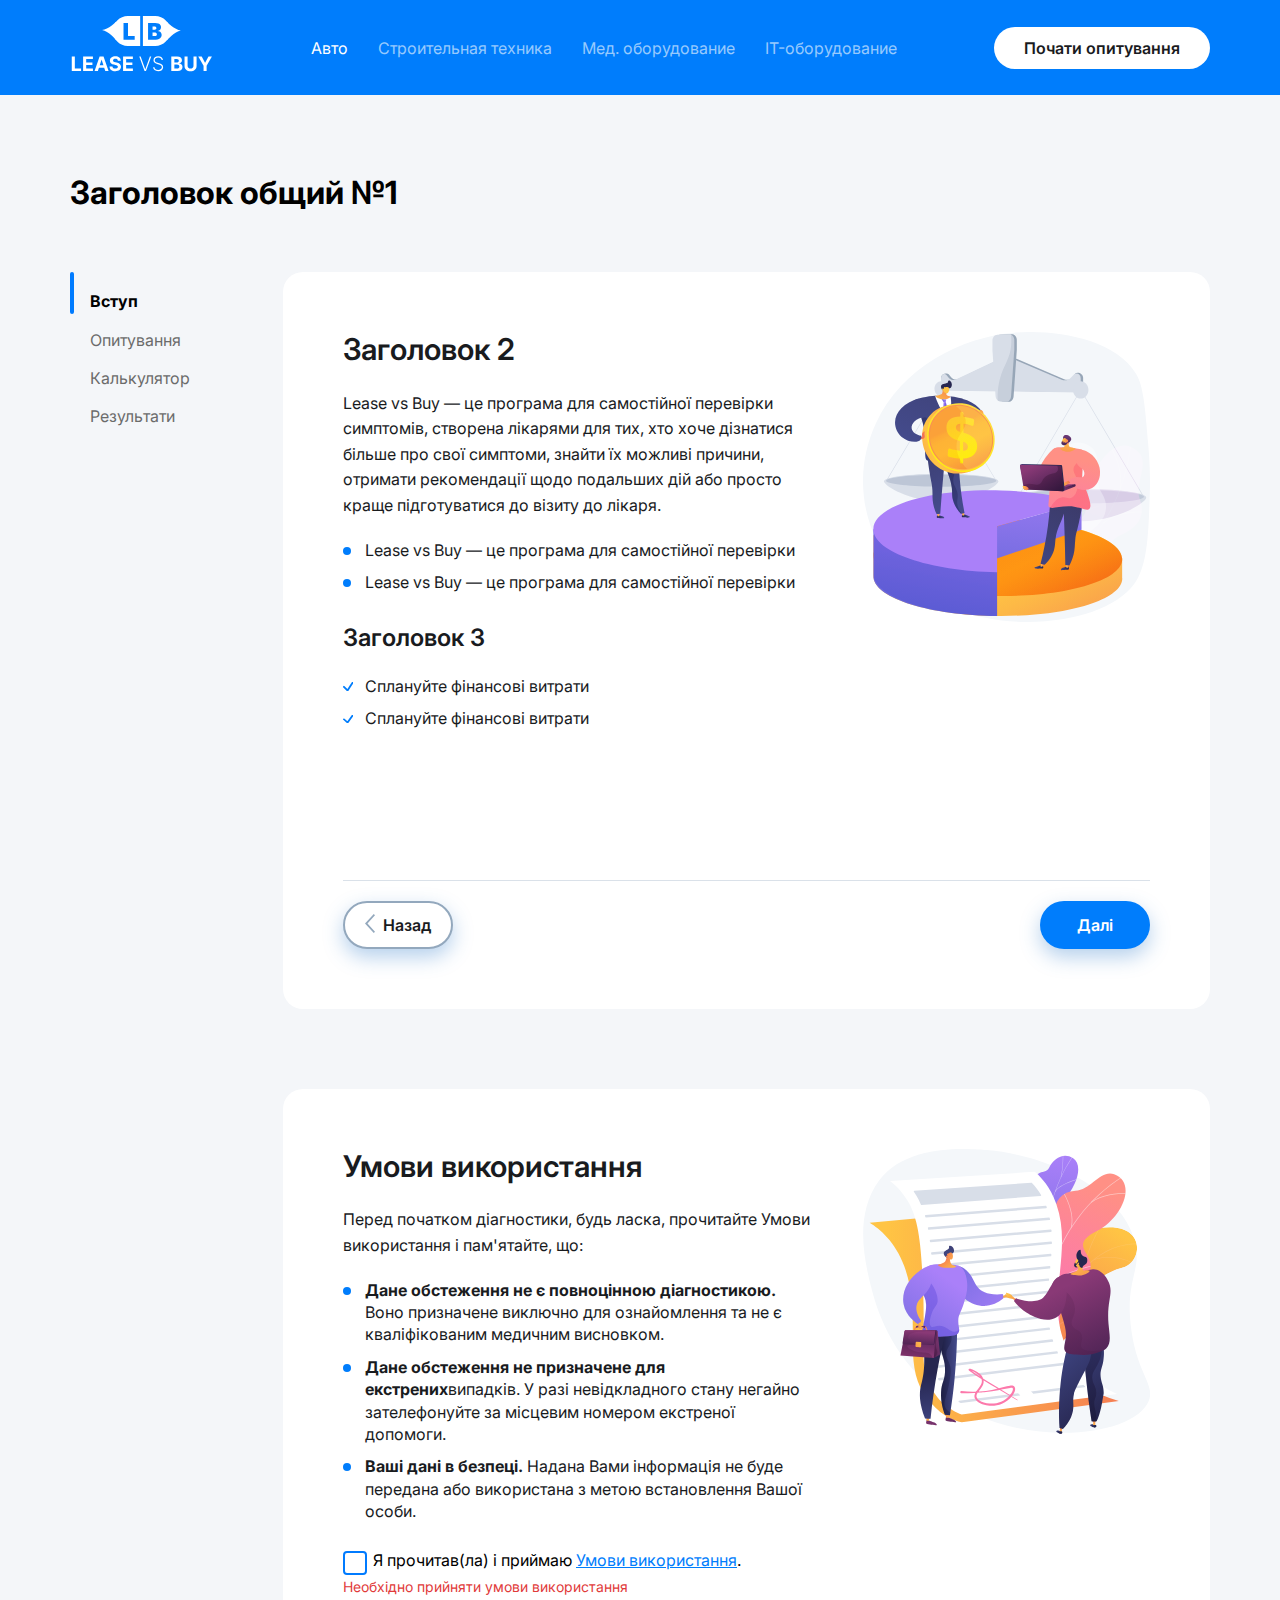
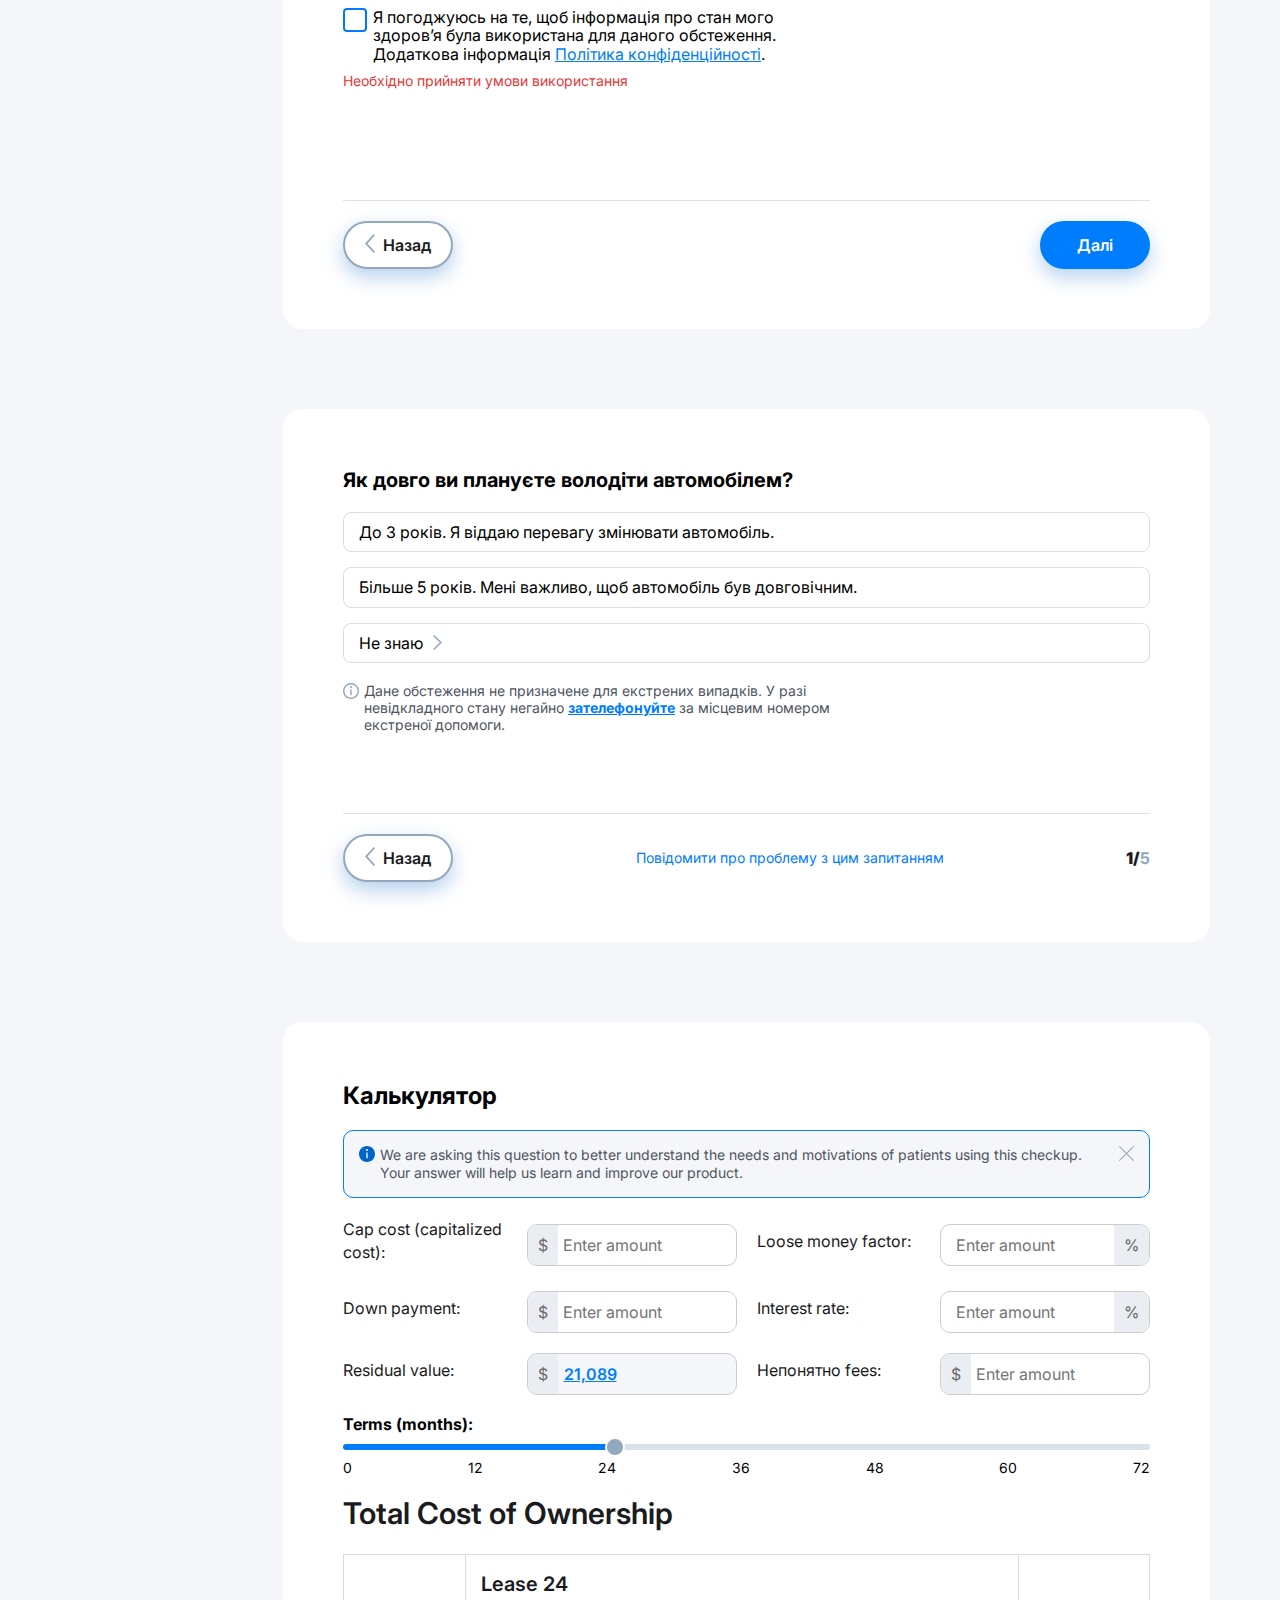
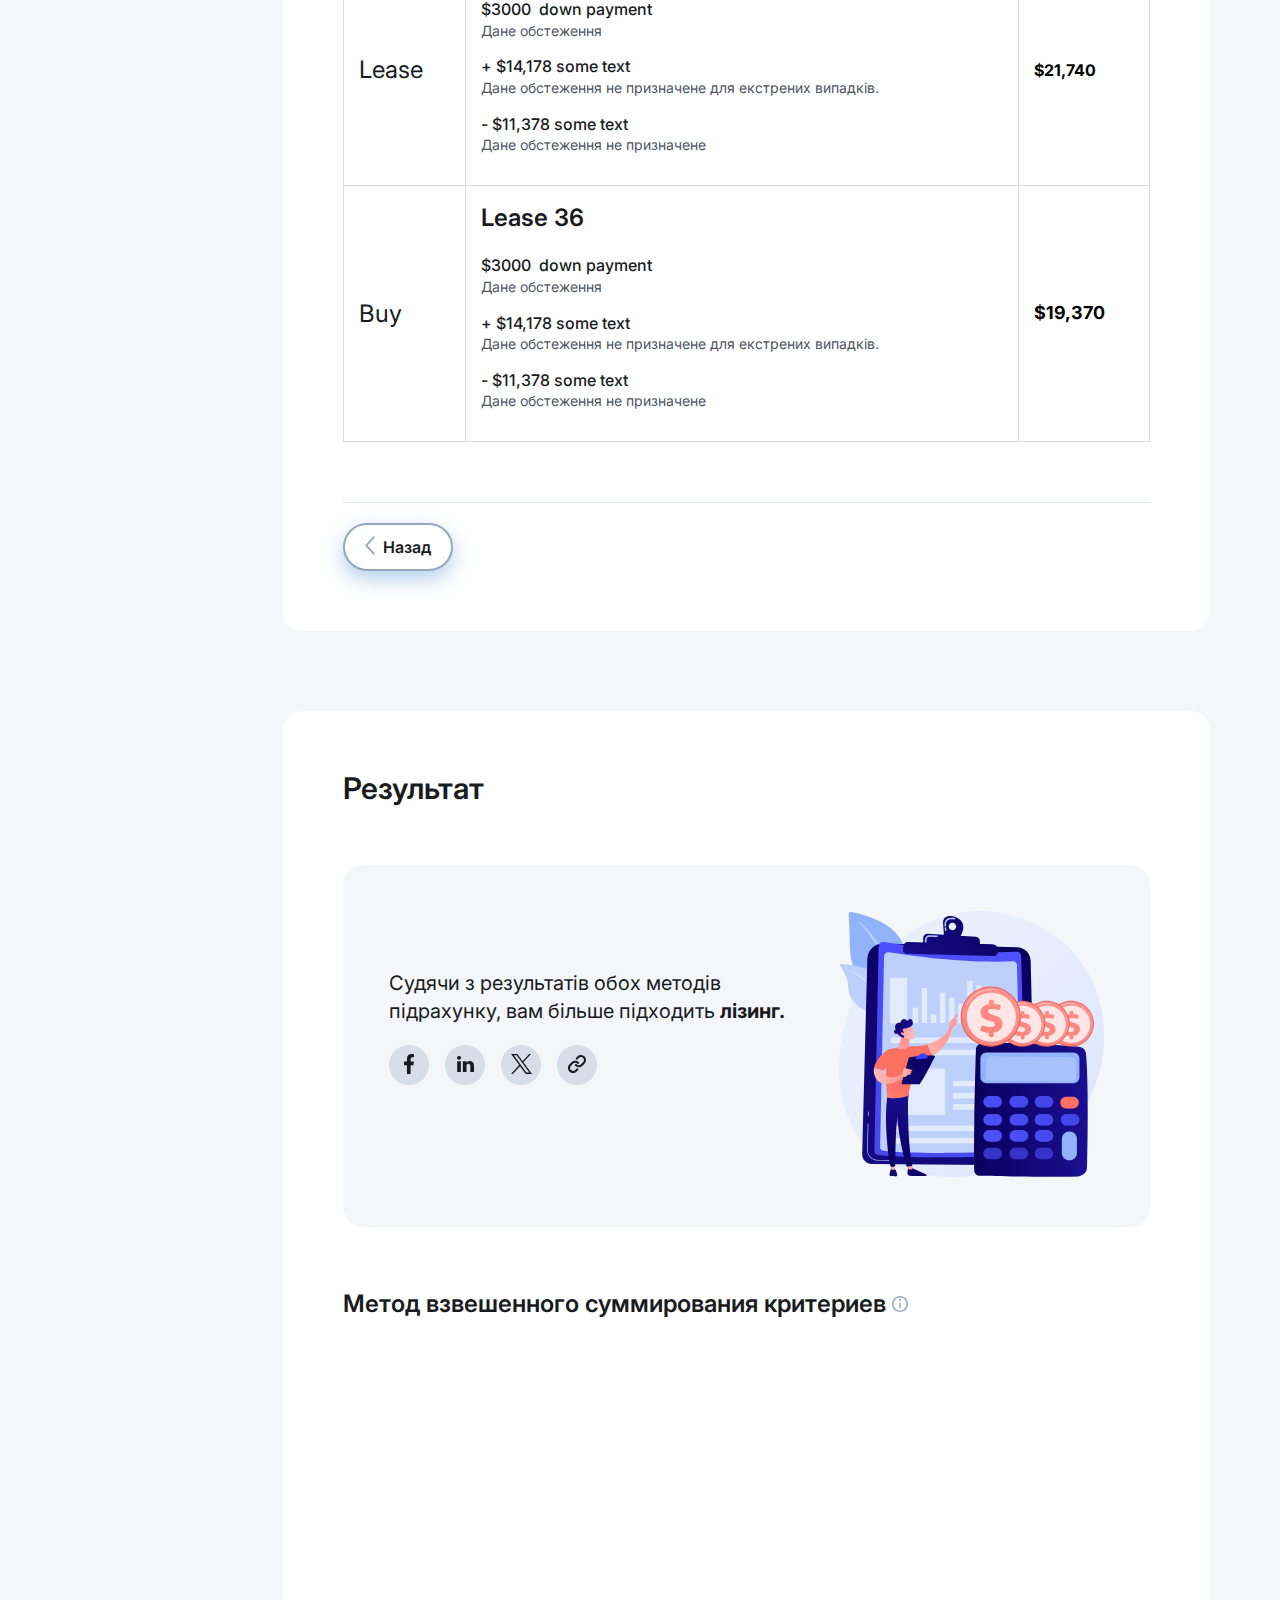
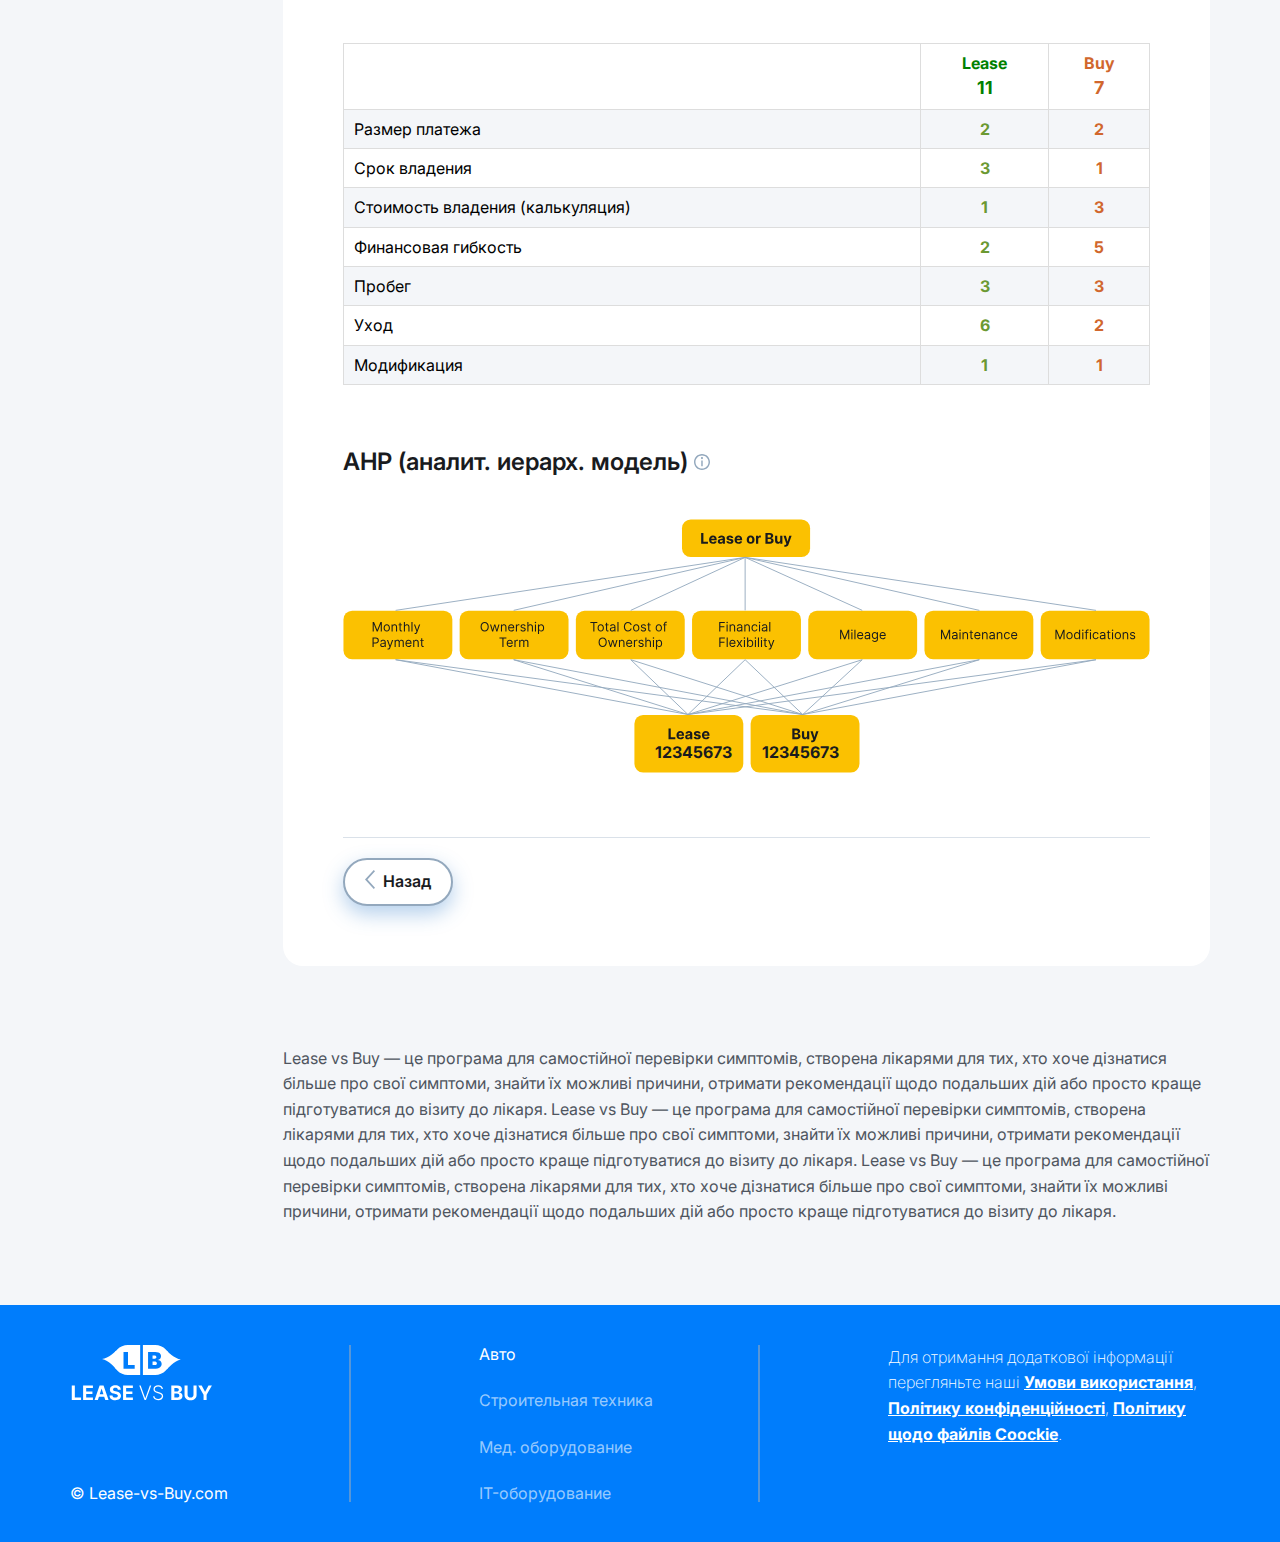
==== commit 22a11bef: "Add files via upload" ====
--- a/poll.html
+++ b/poll.html
@@ -137,6 +137,10 @@
 										>
 									</div>
 
+									<span class="checkbox-error"
+										>Необхідно прийняти умови використання</span
+									>
+
 									<div class="checkbox-container">
 										<input type="checkbox" id="privacy" />
 										<label for="privacy">
@@ -145,6 +149,10 @@
 											інформація <a href="#">Політика конфіденційності</a>.
 										</label>
 									</div>
+
+									<span class="checkbox-error"
+										>Необхідно прийняти умови використання</span
+									>
 								</div>
 
 								<img src="images/svg/poll-2.svg" />
@@ -183,7 +191,12 @@
 										</div>
 										<div class="poll_answer">
 											<input type="radio" id="option3" name="duration" />
-											<label for="option3">Не знаю</label>
+											<label for="option3" class="poll-label"
+												>Не знаю
+												<img
+													src="images/svg/arrow_right_answer.svg"
+													alt="arrow"
+											/></label>
 										</div>
 									</div>
 									<div class="poll_info">
@@ -210,7 +223,7 @@
 										<a href="#" class="poll_report-link"
 											>Повідомити про проблему з цим запитанням</a
 										>
-										<span class="poll_progress">1/5</span>
+										<span class="poll_progress"><b>1/</b>5</span>
 									</div>
 								</div>
 							</div>
@@ -221,9 +234,22 @@
 
 									<!-- Інформаційне повідомлення -->
 									<div class="calculator_info__message">
-										We are asking this question to better understand the needs
-										and motivations of patients using this checkup. Your answer
-										will help us learn and improve our product.
+										<div>
+											<img
+												src="images/svg/info_2.svg"
+												alt="info"
+												data-target="modal1"
+												class="trigger-btn"
+											/>
+										</div>
+										<span>
+											We are asking this question to better understand the needs
+											and motivations of patients using this checkup. Your
+											answer will help us learn and improve our product.
+										</span>
+										<div>
+											<img src="images/svg/close.svg" alt="close" />
+										</div>
 									</div>
 
 									<!-- Вхідні дані -->
@@ -243,6 +269,21 @@
 										</div>
 										<div class="calculator_input__group">
 											<label for="down-payment" class="calculator_input__label"
+												>Loose money factor:</label
+											>
+											<div class="input-container input-container__procent">
+												<span class="currency-symbol procent-symbol">%</span>
+												<input
+													type="text"
+													class="currency-input"
+													placeholder="Enter amount"
+												/>
+											</div>
+										</div>
+										<div class="calculator_input__group">
+											<label
+												for="residual-value"
+												class="calculator_input__label"
 												>Down payment:</label
 											>
 											<div class="input-container">
@@ -255,13 +296,11 @@
 											</div>
 										</div>
 										<div class="calculator_input__group">
-											<label
-												for="residual-value"
-												class="calculator_input__label"
-												>Residual value:</label
+											<label for="loose-money" class="calculator_input__label"
+												>Interest rate:</label
 											>
-											<div class="input-container">
-												<span class="currency-symbol">$</span>
+											<div class="input-container input-container__procent">
+												<span class="currency-symbol procent-symbol">%</span>
 												<input
 													type="text"
 													class="currency-input"
@@ -270,29 +309,13 @@
 											</div>
 										</div>
 										<div class="calculator_input__group">
-											<label for="loose-money" class="calculator_input__label"
-												>Loose money factor:</label
+											<label for="interest-rate" class="calculator_input__label"
+												>Residual value:</label
 											>
-											<div class="input-container">
-												<span class="currency-symbol">%</span>
-												<input
-													type="text"
-													class="currency-input"
-													placeholder="Enter amount"
-												/>
-											</div>
-										</div>
-										<div class="calculator_input__group">
-											<label for="interest-rate" class="calculator_input__label"
-												>Interest rate:</label
-											>
-											<div class="input-container">
-												<span class="currency-symbol">%</span>
-												<input
-													type="text"
-													class="currency-input"
-													placeholder="Enter amount"
-												/>
+											<div class="input-container disabled">
+												<span class="currency-symbol">$</span>
+												<input type="text" class="currency-input" disabled />
+												<a href="#" class="input-container-link">21,089</a>
 											</div>
 										</div>
 										<div class="calculator_input__group">
@@ -300,7 +323,7 @@
 												>Непонятно fees:</label
 											>
 											<div class="input-container">
-												<span class="currency-symbol">%</span>
+												<span class="currency-symbol">$</span>
 												<input
 													type="text"
 													class="currency-input"
@@ -342,20 +365,29 @@
 													<th class="calculator__table-title">Lease</th>
 													<th>
 														<div class="double_lease">
-															<h3>Lease 24</h3>
+															<span class="double_lease-title">Lease 24</span>
 															<div class="double_lease__wrapper">
-																<h4>$3000  down payment</h4>
+																<span class="double_lease-subtitle"
+																	>$3000  down payment</span
+																>
+																<br />
 																<span>Дане обстеження</span>
 															</div>
 															<div class="double_lease__wrapper">
-																<h4>+ $14,178 some text</h4>
+																<span class="double_lease-subtitle"
+																	>+ $14,178 some text</span
+																>
+																<br />
 																<span
 																	>Дане обстеження не призначене для екстрених
 																	випадків.</span
 																>
 															</div>
 															<div class="double_lease__wrapper">
-																<h4>- $11,378 some text</h4>
+																<span class="double_lease-subtitle"
+																	>- $11,378 some text</span
+																>
+																<br />
 																<span>Дане обстеження не призначене</span>
 															</div>
 														</div>
@@ -372,18 +404,27 @@
 														<div class="double_lease">
 															<h3>Lease 36</h3>
 															<div class="double_lease__wrapper">
-																<h4>$3000  down payment</h4>
+																<span class="double_lease-subtitle"
+																	>$3000  down payment</span
+																>
+																<br />
 																<span>Дане обстеження</span>
 															</div>
 															<div class="double_lease__wrapper">
-																<h4>+ $14,178 some text</h4>
+																<span class="double_lease-subtitle"
+																	>+ $14,178 some text</span
+																>
+																<br />
 																<span
 																	>Дане обстеження не призначене для екстрених
 																	випадків.</span
 																>
 															</div>
 															<div class="double_lease__wrapper">
-																<h4>- $11,378 some text</h4>
+																<span class="double_lease-subtitle"
+																	>- $11,378 some text</span
+																>
+																<br />
 																<span>Дане обстеження не призначене</span>
 															</div>
 														</div>
@@ -443,7 +484,15 @@
 										</div>
 									</div>
 
-									<h3>Метод взвешенного суммирования критериев</h3>
+									<h3>
+										Метод взвешенного суммирования критериев
+										<img
+											src="images/svg/info.svg"
+											alt="info"
+											data-target="modal1"
+											class="trigger-btn"
+										/>
+									</h3>
 									<div class="result__diagram"></div>
 
 									<table class="result__table">
@@ -507,11 +556,19 @@
 										</tbody>
 									</table>
 
-									<h3>AHP (аналит. иерарх. модель)</h3>
+									<h3>
+										AHP (аналит. иерарх. модель)
+										<img
+											src="images/svg/info.svg"
+											alt="info"
+											data-target="modal1"
+											class="trigger-btn"
+										/>
+									</h3>
 									<div class="hierarchy__wrapper">
-										<img src="images/diagram.png" class="d-pc" alt="diagram" />
+										<img src="images/diagram.svg" class="d-pc" alt="diagram" />
 										<img
-											src="images/\svg/-2.svg"
+											src="images/diagram-2.svg"
 											class="d-mobile"
 											alt="diagram"
 										/>
@@ -642,5 +699,6 @@
 		<script src="js/poll.js"></script>
 		<script src="js/modal.js"></script>
 		<script src="js/burger.js"></script>
+		<script src="js/slider.js"></script>
 	</body>
 </html>
--- a/styles/style.css
+++ b/styles/style.css
@@ -3,102 +3,78 @@
 	padding: 0;
 	box-sizing: border-box;
 }
-
 body {
 	font-family: 'Inter', sans-serif;
 	font-optical-sizing: auto;
 }
-
 a {
 	color: #007dfc;
 }
-
 .container {
 	max-width: 1170px;
 	margin: 0 auto;
 	padding: 0 15px;
 }
-
-/* BUTTONS */
-
 .btn--light {
 	color: rgb(25, 27, 30);
 	font-size: 16px;
 	font-weight: 600;
 	text-decoration: none;
-
 	border-radius: 70px;
 	background: rgb(255, 255, 255);
 	padding: 12px 30px 12px 30px;
 }
-
 .btn--blue {
 	color: #fff;
 	font-size: 16px;
 	font-weight: 600;
 	text-decoration: none;
-
 	border-radius: 70px;
 	background: #007dfc;
 	padding: 12px 30px 12px 30px;
-	box-shadow: 0px 8px 20px 0px rgba(55, 128, 203, 0.37);
+	box-shadow: 0 8px 20px 0 rgba(55, 128, 203, 0.37);
 	transition: 0.3s;
 }
-
 .btn--blue:hover {
 	background: #0171e0;
 }
-
-/* HEADER */
-
 .header {
 	background-color: #007dfc;
-	padding: 16px 0px;
-}
-
+	padding: 16px 0;
+}
 .header .container {
 	display: flex;
 	justify-content: space-between;
 	align-items: center;
 }
-
 .nav-list {
 	list-style-type: none;
 	display: flex;
 	gap: 30px;
 }
-
 .nav-list__item a {
 	text-decoration: none;
 	color: rgba(255, 255, 255, 0.6);
 	transition: 0.3s;
 }
-
 .nav-list__item a:hover {
 	color: #fff;
 }
-
 .nav-list__item.active a {
 	color: #fff;
 }
-
-/* HERO */
-
 .hero {
-	margin: 80px 0px;
-}
-
+	margin: 80px 0;
+}
 .hero .container {
 	display: flex;
 	justify-content: space-between;
 }
-
 .hero-title {
 	font-size: 45px;
 	font-weight: 400;
 	margin-bottom: 40px;
 }
-
 .hero__list {
 	margin-left: 20px;
 	list-style-type: none;
@@ -107,37 +83,30 @@
 	gap: 20px;
 	margin-bottom: 65px;
 }
-
 .hero__list li {
 	position: relative;
 	color: #191b1e;
 }
-
 .hero__list li::before {
 	content: '';
 	position: absolute;
 	top: 50%;
 	left: -20px;
 	transform: translateY(-50%);
-	width: 9.5px; /* Ширина изображения */
-	height: 8.5px; /* Высота изображения */
-	background-image: url('../images/svg/check_mark.svg'); /* Путь к вашему изображению */
+	width: 9.5px;
+	height: 8.5px;
+	background-image: url(../images/svg/check_mark.svg);
 	background-size: cover;
 	background-repeat: no-repeat;
 }
-
-/* ABOUT */
-
 .about {
-	padding: 160px 0px;
+	padding: 160px 0;
 	background-color: rgb(244, 246, 249);
 }
-
 .about__cell {
 	display: flex;
 	gap: 63px;
 }
-
 .about_cell__title h2 {
 	color: rgb(25, 27, 30);
 	font-size: 36px;
@@ -145,73 +114,67 @@
 	line-height: 140%;
 	width: 311px;
 }
-
 .about_cell__content p,
 .about_cell__content span {
 	padding-left: 33px;
 }
-
 .about_cell__link {
 	margin-top: 44px;
 }
-
 .about_cell__content.border {
 	border-left: 1px solid rgb(218, 225, 233);
 }
-
 .about_cell__content p {
 	color: rgb(25, 27, 30);
 	font-size: 24px;
 	font-weight: 400;
 	line-height: 160%;
-}
-
-/* POSTS LIST */
-
+	border-left: 1px solid #dae1e9;
+}
 .posts__block {
-	padding: 160px 0px;
-}
-
+	padding: 160px 0;
+}
 .posts__block .container {
 	position: relative;
+}
+.posts__title {
+	display: flex;
+	justify-content: space-between;
+	align-items: center;
+	padding-bottom: 70px;
+}
+
+.posts__title a {
+	text-decoration: none;
+}
+
+.carousel__wrapper {
 	overflow: hidden;
 }
-
-.posts__title {
-	display: flex;
-	justify-content: space-between;
-	align-items: center;
-	padding-bottom: 70px;
-}
-
 .posts__list {
 	display: flex;
 	list-style: none;
 	gap: 18px;
 	transition: transform 0.5s ease-in-out;
 }
-
 .posts_list__item {
-	flex: 0 0 calc(100% / 4 - 18px); /* Количество элементов (меняем в JS) */
+	flex: 0 0 calc(100% / 4 - 18px);
 	max-width: 270px;
 }
-
 .posts_list__item img {
 	width: 100%;
-	border-radius: 8px; /* Пример стиля */
-}
-
+	border-radius: 8px;
+}
 .posts__title h2 {
 	color: #191b1e;
 	font-size: 36px;
-}
-
+	margin-bottom: 0;
+}
 .posts__title span {
 	position: relative;
 	color: #007dfc;
 	margin-right: 30px;
 }
-
 .posts__title span::before {
 	content: '';
 	position: absolute;
@@ -220,11 +183,10 @@
 	transform: translateY(-50%);
 	width: 15px;
 	height: 13px;
-	background-image: url('../images/svg/arrow-right.svg');
+	background-image: url(../images/svg/arrow-right.svg);
 	background-size: cover;
 	background-repeat: no-repeat;
 }
-
 .posts_list__item p {
 	margin-top: 20px;
 	color: #191b1e;
@@ -232,22 +194,19 @@
 	font-weight: 400;
 	line-height: 160%;
 }
-
 .carousel__wrapper {
 	position: relative;
 	overflow: hidden;
 }
-
 .carousel {
 	display: flex;
 	transition: transform 0.5s ease-in-out;
 }
-
 .carousel__button {
 	position: absolute;
 	top: 50%;
 	transform: translateY(-50%);
-	box-shadow: 0px 8px 20px 0px rgba(55, 128, 203, 0.37);
+	box-shadow: 0 8px 20px 0 rgba(55, 128, 203, 0.37);
 	background: rgb(0, 125, 252);
 	color: #fff;
 	border: none;
@@ -261,102 +220,83 @@
 	align-items: center;
 	z-index: 10;
 }
-
 .carousel__button--left {
-	left: 10px;
-}
-
+	left: -40px;
+}
 .carousel__button--right {
-	right: 10px;
-}
-
+	right: -20px;
+}
 .carousel__button[disabled] {
 	opacity: 0.5;
 	cursor: not-allowed;
 }
-
-/* FOOTER LIST */
-
 .footer {
 	background-color: #007dfc;
-	padding: 40px 0px;
-}
-
+	padding: 40px 0;
+}
 .footer_nav__list {
 	display: flex;
 	flex-direction: column;
 	gap: 28px;
 	list-style: none;
 }
-
 .footer__container {
 	display: flex;
 	justify-content: space-between;
 }
-
 .footer_nav__item a {
 	text-decoration: none;
 	color: rgba(255, 255, 255, 0.6);
 }
-
 .footer_nav__item.active a {
 	color: #fff;
 }
-
 .footer__cell {
 	flex: 1;
 }
-
 .footer__cell p {
 	color: #fff;
 }
-
 .footer__cell-link {
 	color: #fff;
 	font-weight: 700;
 }
-
 .footer__cell:not(:first-child) {
 	padding-left: 128px;
 	border-left: 2px solid rgb(86, 150, 216);
 }
-
 .footer__cell:first-child {
 	display: flex;
 	flex-direction: column;
 	justify-content: space-between;
 }
-
 .footer__cell:last-child p {
 	font-size: 16px;
 	line-height: 160%;
 	width: 322px;
 	font-weight: 200;
 }
-
-/* POLL PAGE */
-
 .body-gray {
 	background-color: rgb(244, 246, 249);
 }
-
 .poll {
 	max-width: 100%;
-	padding: 80px 0px;
-}
-
+	padding: 80px 0;
+}
+
+.poll h1 {
+	margin-top: 0;
+}
 .poll_menu {
 	max-width: 128px;
 	position: relative;
 	border-radius: 8px;
 	padding: 10px 0;
 }
-
 .poll_right {
 	max-width: 100%;
 	width: calc(100% - 128px - 85px);
 }
-
 .menu-item {
 	padding: 10px 20px;
 	font-size: 16px;
@@ -366,16 +306,13 @@
 	text-align: left;
 	transition: color 0.3s ease;
 }
-
 .menu-item:hover {
 	color: #000;
 }
-
 .menu-item.active {
 	color: #000;
-	font-weight: bold;
-}
-
+	font-weight: 700;
+}
 .indicator {
 	position: absolute;
 	left: 0;
@@ -385,14 +322,12 @@
 	border-radius: 2px;
 	transition: top 0.3s ease;
 }
-
 .poll__list {
 	display: flex;
 	justify-content: space-between;
 	gap: 70px;
 	margin-top: 60px;
 }
-
 .poll_main {
 	max-width: 100%;
 	border-radius: 20px;
@@ -400,7 +335,6 @@
 	padding: 60px;
 	margin-bottom: 80px;
 }
-
 .poll_column {
 	display: flex;
 	justify-content: space-between;
@@ -408,7 +342,6 @@
 	gap: 50px;
 	flex-wrap: wrap;
 }
-
 .poll_main h2,
 h2 {
 	color: rgb(25, 27, 30);
@@ -416,7 +349,6 @@
 	font-weight: 600;
 	margin-bottom: 24px;
 }
-
 .poll_main h3,
 .h3 {
 	color: rgb(25, 27, 30);
@@ -425,7 +357,6 @@
 	line-height: 140%;
 	margin-bottom: 20px;
 }
-
 .poll_main p,
 .p {
 	color: rgb(25, 27, 30);
@@ -434,20 +365,17 @@
 	line-height: 160%;
 	margin-bottom: 20px;
 }
-
 .poll_main ul,
 .ul-list {
-	margin-bottom: 40px;
+	margin-bottom: 28px;
 	list-style: none;
 	padding: 0;
 }
-
 .poll_main ul li,
 .ul-list li {
 	position: relative;
 	padding-left: 22px;
 	margin-bottom: 10px;
-
 	color: rgb(25, 27, 30);
 	font-size: 16px;
 	font-weight: 400;
@@ -458,25 +386,21 @@
 	content: '';
 	position: absolute;
 	left: 0;
-	top: 50%;
-	transform: translateY(-50%);
+	top: 8px;
 	width: 8px;
 	height: 8px;
-	background-image: url('../images/svg/mark-1.svg');
+	background-image: url(../images/svg/mark-1.svg);
 	background-size: cover;
 }
-
 .poll_main ol {
 	margin-bottom: 40px;
 	list-style: none;
 	padding: 0;
 }
-
 .poll_main ol li {
 	position: relative;
 	padding-left: 22px;
 	margin-bottom: 10px;
-
 	color: rgb(25, 27, 30);
 	font-size: 16px;
 	font-weight: 400;
@@ -490,32 +414,28 @@
 	transform: translateY(-50%);
 	width: 9.5px;
 	height: 8.5px;
-	background-image: url('../images/svg/mark-2.svg');
+	background-image: url(../images/svg/mark-2.svg);
 	background-size: cover;
 }
-
 .poll_desc {
 	color: rgb(79, 85, 95);
 	font-size: 16px;
 	font-weight: 400;
 	line-height: 160%;
 }
-
 .trigger-btn {
 	width: 16px !important;
 	height: 16px !important;
 	margin: 0 !important;
 }
-
-/* CHECKBOX */
-
 .checkbox-container {
 	display: flex;
 	align-items: flex-start;
-	margin-bottom: 15px;
+	margin-bottom: 8px;
+	margin-top: 12px;
 }
 .checkbox-container input[type='checkbox'] {
-	display: none; /* Ховаємо стандартний чекбокс */
+	display: none;
 }
 .checkbox-container label {
 	position: relative;
@@ -546,25 +466,28 @@
 	position: absolute;
 	left: 5px;
 	top: 3px;
-	color: white;
+	color: #fff;
 	font-size: 14px;
-	font-weight: bold;
-}
-
-/* ANSWERS */
+	font-weight: 700;
+}
+
+.checkbox-error {
+	color: #e13a3a;
+	font-size: 14px;
+	font-weight: 400;
+	line-height: 120%;
+}
 
 .poll_question {
 	font-size: 20px;
-	font-weight: bold;
+	font-weight: 700;
 	margin-bottom: 20px;
 }
-
 .poll_answers {
 	display: flex;
 	flex-direction: column;
 	gap: 15px;
 }
-
 .poll_answer {
 	position: relative;
 	border: 1px solid #ddd;
@@ -573,30 +496,24 @@
 	cursor: pointer;
 	transition: border 0.3s ease;
 }
-
 .poll_answer:hover {
 	border-color: #007bff;
 }
-
 .poll_answer input[type='radio'] {
 	display: none;
 }
-
 .poll_answer label {
 	font-size: 16px;
 	cursor: pointer;
 }
-
 .poll_answer input[type='radio']:checked + label {
 	border-color: #007dfc;
 	background-color: #f4f6f9;
 }
-
 .poll_answer.active {
 	border-color: #007dfc;
 	background-color: #f4f6f9;
 }
-
 .poll_info {
 	font-size: 14px;
 	color: #666;
@@ -605,17 +522,25 @@
 	gap: 5px;
 	align-items: flex-start;
 }
-
 .poll_info p {
-	max-width: 478px;
-}
-
+	max-width: 501px;
+	color: rgb(79, 85, 95);
+	font-size: 14px;
+	font-weight: 400;
+	line-height: 120%;
+}
 .poll_info a {
-	color: #007bff;
-}
-
+	color: rgb(0, 125, 252);
+	font-weight: 700;
+}
 .poll_info a:hover {
 	text-decoration: underline;
+}
+
+.poll-label {
+	display: flex;
+	align-items: center;
+	gap: 10px;
 }
 
 .poll_footer {
@@ -629,7 +554,6 @@
 	color: #666;
 	width: 100%;
 }
-
 .btn-back {
 	display: flex;
 	align-items: center;
@@ -647,23 +571,19 @@
 	cursor: pointer;
 	transition: background-color 0.3s ease, color 0.3s ease,
 		border-color 0.3s ease;
-	box-shadow: 0px 8px 20px 0px rgba(55, 128, 203, 0.37);
-}
-
+	box-shadow: 0 8px 20px 0 rgba(55, 128, 203, 0.37);
+}
 .btn-back:hover {
 	background: #f5f7fa;
 	border-color: #7c9abb;
 	color: #191b1e;
 }
-
 .btn-back__icon img {
 	height: 19px;
 }
-
 .btn-back:hover .btn-back__icon {
 	color: #7c9abb;
 }
-
 .btn-next {
 	border: 0;
 	width: 110px;
@@ -673,21 +593,22 @@
 	align-items: center;
 	cursor: pointer;
 }
-
 .poll_report-link {
 	text-decoration: none;
 	color: #007bff;
 }
-
 .poll_report-link:hover {
 	text-decoration: underline;
 }
-
 .poll_progress {
-	font-weight: bold;
-}
-
-/* CALCULATOR */
+	font-weight: 700;
+	color: rgb(147, 168, 189);
+	font-size: 16px;
+}
+
+.poll_progress b {
+	color: rgb(25, 27, 30);
+}
 
 .calculator_main__container {
 	max-width: 800px;
@@ -697,28 +618,101 @@
 	box-shadow: 0 4px 8px rgba(0, 0, 0, 0.1);
 	padding: 20px;
 }
-
 .calculator_title {
 	font-size: 24px;
-	font-weight: bold;
+	font-weight: 700;
 	margin-bottom: 20px;
 }
-
 .calculator_info__message {
-	background-color: #eef7ff;
+	display: flex;
+	gap: 5px;
+	background: rgb(244, 246, 249);
 	padding: 15px;
-	border-radius: 8px;
+	border-radius: 10px;
 	margin-bottom: 20px;
 	font-size: 14px;
+	color: rgb(79, 85, 95);
+	font-weight: 400;
+	line-height: 130%;
+	border: 1px solid rgb(0, 125, 252);
+}
+
+/* Стили для ползунка */
+.calculator_slider__input {
+	-webkit-appearance: none; /* Убираем стандартный стиль */
+	width: 100%;
+	height: 6px; /* Высота трека */
+	background: #007dfc;
+	border-radius: 5px;
+	outline: none;
+	transition: background 0.3s ease; /* Плавное обновление */
+}
+
+/* Стиль для кругляша (ползунка) */
+.calculator_slider__input::-webkit-slider-thumb {
+	-webkit-appearance: none; /* Убираем стандартный стиль */
+	width: 20px;
+	height: 20px;
+	background: #93a8bd;
+	border: 2px solid #fff;
+	border-radius: 50%; /* Делаем его круглым */
+	cursor: pointer;
+	position: relative;
+	z-index: 2;
+}
+
+/* Для Firefox */
+.calculator_slider__input::-moz-range-thumb {
+	width: 20px;
+	height: 20px;
+	background: #93a8bd;
+	border: 2px solid #fff;
+	border-radius: 50%;
+	cursor: pointer;
+}
+
+/* Для Internet Explorer */
+.calculator_slider__input::-ms-thumb {
+	width: 20px;
+	height: 20px;
+	background: #93a8bd;
+	border: 2px solid #fff;
+	border-radius: 50%;
+	cursor: pointer;
+}
+
+/* Стилизация трека для Firefox */
+.calculator_slider__input::-moz-range-track {
+	background: #007dfc;
+	height: 6px;
+	border-radius: 5px;
+}
+
+/* Для Internet Explorer */
+.calculator_slider__input::-ms-track {
+	width: 100%;
+	height: 6px;
+	background: transparent;
+	border-color: transparent;
+	color: transparent;
+}
+
+.calculator_slider__input::-ms-fill-lower {
+	background: #007dfc;
+	border-radius: 5px;
+}
+
+.calculator_slider__input::-ms-fill-upper {
+	background: gray;
+	border-radius: 5px;
 }
 
 .calculator_input__fields {
 	display: grid;
-	grid-template-columns: repeat(2, 1fr); /* Дві колонки */
+	grid-template-columns: repeat(2, 1fr);
 	gap: 20px;
 	margin-bottom: 20px;
 }
-
 .calculator_input__group {
 	flex: 1;
 	max-width: 100%;
@@ -727,7 +721,6 @@
 	justify-content: space-between;
 	gap: 20px;
 }
-
 .calculator_input__label {
 	display: block;
 	margin-bottom: 8px;
@@ -736,49 +729,40 @@
 	font-weight: 400;
 	line-height: 140%;
 }
-
 .calculator_input__field {
 	width: 100%;
 	padding: 8px;
 	border: 1px solid #ddd;
 	border-radius: 4px;
 }
-
 .calculator_slider__container {
 	margin-bottom: 20px;
 }
-
 .calculator_slider__label {
-	font-weight: bold;
-}
-
+	font-weight: 700;
+}
 .calculator_slider__input {
 	width: 100%;
 	margin: 10px 0;
 }
-
 .calculator_slider__values {
 	display: flex;
 	justify-content: space-between;
 	font-size: 14px;
 }
-
 .calculator_results {
 	margin-bottom: 20px;
 }
-
 .calculator_results__title {
 	font-size: 18px;
-	font-weight: bold;
+	font-weight: 700;
 	margin-bottom: 10px;
 }
-
 .calculator_results__table {
 	display: flex;
 	flex-wrap: wrap;
 	gap: 20px;
 }
-
 .calculator_lease__option,
 .calculator_buy__option {
 	flex: 1;
@@ -788,28 +772,23 @@
 	padding: 15px;
 	text-align: center;
 }
-
 .calculator_lease__title,
 .calculator_buy__title {
 	margin-bottom: 10px;
 }
-
 .calculator_lease__detail,
 .calculator_buy__detail {
 	margin: 5px 0;
 }
-
 .calculator_lease__total,
 .calculator_buy__total {
 	font-size: 18px;
-	font-weight: bold;
+	font-weight: 700;
 	margin-top: 10px;
 }
-
 .calculator_footer {
 	text-align: left;
 }
-
 .calculator_btn__back {
 	background-color: #007bff;
 	color: #fff;
@@ -818,23 +797,21 @@
 	border-radius: 8px;
 	cursor: pointer;
 }
-
 .calculator_btn__back:hover {
 	background-color: #0056b3;
 }
-
 .input-container {
+	position: relative;
 	display: flex;
 	align-items: center;
 	border: 1px solid #ccc;
 	border-radius: 10px;
-	padding: 0 10px 0px 0px;
+	padding: 0 10px 0 0;
 	background-color: #fff;
 	height: 42px;
 	width: 80%;
 	max-width: 210px;
 }
-
 .currency-symbol {
 	font-size: 16px;
 	color: #666;
@@ -847,6 +824,15 @@
 	height: 100%;
 }
 
+.procent-symbol {
+	order: 2;
+	border-radius: 0px 10px 10px 0px;
+}
+
+.input-container__procent {
+	padding: 0 0px 0 10px;
+}
+
 .currency-input {
 	width: 80%;
 	border: none;
@@ -856,6 +842,29 @@
 	padding: 5px;
 	border-radius: 0 10px 10px 0;
 	background-color: transparent;
+}
+
+.input-container.disabled {
+	background-color: #f4f6f9;
+}
+
+.input-container-link {
+	position: absolute;
+	top: 23%;
+	left: 36px;
+	color: rgb(0, 125, 252);
+	font-size: 16px;
+	font-weight: 600;
+	line-height: 140%;
+	text-decoration: underline;
+}
+
+.input-container.disabled .currency-input {
+	color: #007dfc;
+	text-decoration: underline;
+	font-size: 16px;
+	font-weight: 600;
+	line-height: 140%;
 }
 
 .calculator_results__table {
@@ -865,19 +874,16 @@
 	margin-top: 20px;
 	width: 100%;
 }
-
 .calculator_section {
 	display: grid;
 	grid-template-rows: auto auto;
 	gap: 10px;
 }
-
 .calculator_section__title {
 	font-size: 18px;
-	font-weight: bold;
+	font-weight: 700;
 	text-align: left;
 }
-
 .calculator_lease__options {
 	display: flex;
 	justify-content: space-between;
@@ -887,7 +893,6 @@
 	border-radius: 8px;
 	border: 1px solid #ddd;
 }
-
 .calculator_lease__option,
 .calculator_buy__option {
 	flex: 1;
@@ -897,37 +902,32 @@
 	padding: 15px;
 	text-align: center;
 }
-
 .calculator_lease__total,
 .calculator_buy__total {
 	text-align: right;
 	font-size: 18px;
-	font-weight: bold;
+	font-weight: 700;
 	color: #000;
 	margin-top: 10px;
 }
-
 .calculator_table {
 	width: 100%;
 	border-collapse: collapse;
 	margin-top: 20px;
 	font-size: 16px;
 }
-
 .calculator_table th,
 .calculator_table td {
 	border: 1px solid #ddd;
 	padding: 15px;
 	text-align: left;
 }
-
 .calculator_total {
 	font-size: 18px;
-	font-weight: bold;
+	font-weight: 700;
 	text-align: right;
 }
-
-.double_lease h3 {
+.double_lease span.double_lease-title {
 	color: rgb(25, 27, 30);
 	font-size: 20px;
 	font-weight: 600;
@@ -936,8 +936,7 @@
 	padding: 0;
 	margin-bottom: 16px;
 }
-
-.double_lease h4 {
+.double_lease span.double_lease-subtitle {
 	color: rgb(25, 27, 30);
 	font-size: 16px;
 	font-weight: 500;
@@ -945,7 +944,6 @@
 	margin: 0;
 	padding: 0;
 }
-
 .double_lease span {
 	color: rgb(79, 85, 95);
 	font-size: 14px;
@@ -953,25 +951,21 @@
 	line-height: 120%;
 	margin-bottom: 16px;
 }
-
 .double_lease__wrapper {
 	margin-bottom: 16px;
 }
-
 .calculator__table-title {
 	color: rgb(25, 27, 30);
 	font-size: 24px;
 	font-weight: 400;
 	line-height: 130%;
 }
-
 .poll_main__list {
 	display: flex;
 	align-items: center;
 	gap: 16px;
 	margin-top: 20px;
 }
-
 .poll_main__list li {
 	width: 40px;
 	height: 40px;
@@ -982,15 +976,12 @@
 	justify-content: center;
 	align-items: center;
 }
-
 .poll_main__list li a img {
 	margin-top: 3px;
 }
-
 .poll_main__list li::before {
 	display: none;
 }
-
 .poll_main__cell {
 	display: flex;
 	align-items: center;
@@ -998,104 +989,83 @@
 	border-radius: 20px;
 	background: rgb(244, 246, 249);
 	padding: 46px;
-	margin: 60px 0px;
-}
-
+	margin: 60px 0;
+}
 .poll_main__cell__content h3 {
 	font-size: 20px;
 	font-weight: 400;
 	line-height: 140%;
 }
-
 .poll_main__content__column {
 	max-width: calc(100% - 340px);
 }
-
-/* RESULT TABLE */
-
 .result {
 	padding: 20px;
 	background-color: #fff;
 }
-
 .result__title {
 	font-size: 24px;
-	font-weight: bold;
+	font-weight: 700;
 	margin-bottom: 20px;
 	text-align: center;
 }
-
 .result__table {
 	width: 100%;
 	border-collapse: collapse;
 	font-size: 16px;
 	margin-bottom: 60px;
 }
-
 .result__header-cell {
 	text-align: center;
-	font-weight: bold;
-	background-color: #ffffff;
+	font-weight: 700;
+	background-color: #fff;
 	padding: 10px;
 	border: 1px solid #ddd;
 }
-
 .result__header-cell--lease {
 	color: green;
 }
-
 .result__header-cell--buy {
-	color: orange;
-}
-
+	color: rgb(209, 103, 45);
+}
 .result__score {
 	font-size: 18px;
 	display: block;
-	font-weight: bold;
+	font-weight: 700;
 	margin-top: 5px;
 }
-
 .result__body .result__row:nth-child(odd) .result__cell {
 	background-color: #f4f6f9;
 }
-
 .result__row {
 	border-bottom: 1px solid #ddd;
 }
-
 .result__cell {
 	text-align: center;
 	padding: 10px;
 	border: 1px solid #ddd;
 }
-
 .result__left {
 	text-align: left !important;
 }
-
 .result__cell--lease {
 	color: #6b9932;
-	font-weight: bold;
-}
-
+	font-weight: 700;
+}
 .result__cell--buy {
-	color: #d1672d;
-	font-weight: bold;
-}
-
+	color: rgb(209, 103, 45);
+	font-weight: 700;
+}
 .result__diagram {
 	height: 303px;
 }
-
 .hierarchy__wrapper {
 	position: relative;
-	margin: 40px 0px 60px;
-}
-
+	margin: 40px 0 60px;
+}
 .hierarchy__wrapper img {
 	max-width: 100%;
 }
-
 .hierarchy_lease,
 .hierarchy_buy {
 	color: rgb(25, 27, 30);
@@ -1103,51 +1073,40 @@
 	font-weight: 700;
 	line-height: 140%;
 }
-
 .hierarchy_lease {
 	position: absolute;
 	left: 38.6%;
 	bottom: 13px;
 }
-
 .hierarchy_buy {
 	position: absolute;
 	right: 38.6%;
 	bottom: 13px;
 }
-
-/* Modal */
-
 .modal {
 	position: fixed;
 	top: 0;
 	right: -100%;
 	width: 30%;
 	height: 100%;
-	max-width: 660px;
-	background-color: white;
+	background-color: #fff;
 	box-shadow: -2px 0 5px rgba(0, 0, 0, 0.2);
 	transition: right 0.3s ease-in-out;
 	z-index: 100;
 }
-
 .modal.active {
 	right: 0;
 }
-
 .modal-content {
 	padding: 20px;
 }
-
 .modal-header {
 	background-color: #f4f6f9;
 	padding: 30px 30px 10px 30px;
 }
-
 .modal-header h2 {
 	margin-top: 28px;
 }
-
 .close-btn {
 	position: absolute;
 	top: 10px;
@@ -1155,7 +1114,6 @@
 	font-size: 24px;
 	cursor: pointer;
 }
-
 .modal-overlay {
 	position: fixed;
 	top: 0;
@@ -1167,12 +1125,10 @@
 	transition: 0.8s linear;
 	pointer-events: none;
 }
-
 .modal-overlay.active {
 	opacity: 1;
 	pointer-events: all;
 }
-
 .d-mobile {
 	display: none;
 }
--- a/styles/mobile.css
+++ b/styles/mobile.css
@@ -7,30 +7,48 @@
 	cursor: pointer;
 	z-index: 10;
 }
-
 .burger-menu .bar {
-	height: 2px;
+	height: 3px;
 	width: 100%;
-	background-color: #ffffff;
-	transition: 0.3s;
+	background-color: #fff; /* Колір ліній */
+	border-radius: 5px;
+	transition: all 0.3s ease; /* Анімація */
+}
+
+.burger-menu.active .bar:nth-child(1) {
+	transform: rotate(45deg) translate(5px, 5px);
+}
+
+.burger-menu.active .bar:nth-child(2) {
+	opacity: 0;
+}
+
+.burger-menu.active .bar:nth-child(3) {
+	transform: rotate(-45deg) translate(10px, -9px);
 }
 
 .nav-menu__header {
 	display: none;
 }
 
-/* Відображення бургер меню на екранах менше 991px */
+@media screen and (max-width: 1200px) {
+	.carousel__button--left {
+		left: 0px;
+	}
+	.carousel__button--right {
+		right: 20px;
+	}
+}
+
 @media screen and (max-width: 991px) {
 	.burger-menu {
 		display: flex;
 	}
-
 	.nav-menu__header {
 		display: flex;
 		align-items: center;
 		justify-content: space-between;
 	}
-
 	#navMenu {
 		position: fixed;
 		top: 0;
@@ -45,7 +63,6 @@
 		z-index: 1000;
 		padding: 16px;
 	}
-
 	.nav-list {
 		list-style-type: none;
 		display: flex;
@@ -53,73 +70,63 @@
 		margin-top: 45px;
 		gap: 30px;
 	}
-
 	.nav-menu ul {
 		list-style-type: none;
 		text-align: center;
 	}
-
 	#navMenu ul li a {
-		color: white;
+		color: rgba(255, 255, 255, 0.6);
 		text-decoration: none;
 		font-size: 18px;
 		font-weight: 500;
 		line-height: 130%;
 	}
 
+	#navMenu ul li.active a {
+		color: #fff;
+	}
+
 	#navMenu.active {
 		right: 0;
 		left: 0;
 	}
-
 	.btn-nav {
 		display: none;
 	}
-
 	.hero-title {
 		font-size: 32px;
 	}
-
 	.hero .container img {
 		max-width: 339px;
 	}
-
 	.hero__content {
 		margin-bottom: 35px;
 	}
-
 	.about__cell {
 		flex-direction: column;
 	}
-
 	.about_cell__content p {
 		padding: 0;
-	}
-
+		border-left: 9px;
+	}
 	.about__cell {
 		gap: 0;
 	}
-
 	.about_cell__link {
 		margin: 0;
 	}
-
 	.about_cell__content span {
 		padding-left: 0;
 	}
-
 	.about {
-		padding: 60px 0px;
-	}
-
+		padding: 60px 0;
+	}
 	.posts__block {
-		padding: 60px 0px;
-	}
-
+		padding: 60px 0;
+	}
 	.calculator_input__fields {
 		grid-template-columns: repeat(1, 1fr);
 	}
-
 	.calculator_input__group {
 		max-width: 100%;
 		width: 100%;
@@ -127,55 +134,43 @@
 		flex-direction: column;
 		align-items: start;
 	}
-
 	.input-container {
 		max-width: 100%;
 		width: 100%;
 	}
-
 	.poll_column {
 		gap: 20px;
 	}
-
 	.poll_main {
 		padding: 30px;
 		margin-bottom: 40px;
 	}
-
 	.poll_main__content__column {
 		max-width: calc(100% - 210px);
 	}
-
 	.poll_main img {
 		max-width: 189px;
 	}
-
 	.poll__list {
 		gap: 30px;
 		margin-top: 30px;
 	}
-
 	.poll_right {
 		width: calc(100% - 128px - 35px);
 	}
-
 	.footer__cell:last-child p {
 		width: auto;
 		max-width: 100%;
 	}
-
 	.footer__cell:not(:first-child) {
 		padding-left: 48px;
 	}
-
 	.footer__container {
 		flex-direction: column;
 	}
-
 	.footer__cell:first-child {
 		gap: 20px;
 	}
-
 	.footer__cell:not(:first-child) {
 		padding-left: 0;
 		padding-top: 30px;
@@ -183,69 +178,62 @@
 		border-top: 1px solid #5696d8;
 		margin-top: 30px;
 	}
-
 	.hierarchy__wrapper img {
 		max-width: 100%;
 		width: 100% !important;
 	}
-
 	.hierarchy_lease {
 		bottom: 11px;
 		font-size: 11px;
 	}
-
 	.hierarchy_buy {
 		bottom: 11px;
 		font-size: 11px;
 	}
-
 	.modal {
 		width: 50%;
 	}
-
 	.modal-overlay {
 		width: 50%;
 	}
-}
-
+
+	.poll {
+		padding: 60px 0;
+	}
+}
 @media screen and (max-width: 672px) {
 	.hero .container {
 		flex-direction: column;
 	}
-
 	.hero .container img {
 		max-width: 100%;
 	}
-
 	.hero-btn {
 		display: block;
 		width: 100%;
 		text-align: center;
 	}
-
 	.hero {
-		margin: 40px 0px;
-	}
-
+		margin: 40px 0;
+	}
 	.hero__list {
 		margin-bottom: 40px;
 	}
-
+	.poll {
+		padding: 40px 0;
+	}
 	.poll_main__cell {
 		flex-direction: column;
-		gap: 0px;
-	}
-
+		gap: 0;
+	}
 	.poll_main__content__column {
 		max-width: 100%;
 	}
-
 	.poll_right img {
 		max-width: 100%;
 		order: -1;
 		margin: 0 auto;
 	}
-
 	.hierarchy_lease {
 		font-size: 18px;
 		bottom: 43%;
@@ -256,141 +244,127 @@
 		bottom: 52.8%;
 		right: 9.3%;
 	}
-
 	.modal {
 		width: 80%;
 	}
-
 	.modal-overlay {
 		width: 20%;
 	}
-
 	.d-pc {
 		display: none;
 	}
-
 	.d-mobile {
 		display: block;
 	}
 }
-
 @media (max-width: 768px) {
+	body {
+		background-color: #fff !important;
+	}
 	.posts_list__item {
 		max-width: calc(100% - 20px);
 	}
-
 	.posts__title h2 {
 		font-size: 24px;
 	}
-
 	.posts__title span {
 		font-size: 14px;
 	}
-
 	.carousel__button {
 		width: 30px;
 		height: 30px;
 		font-size: 16px;
 	}
-
 	.carousel__button--left {
 		left: 10px;
 	}
-
 	.carousel__button--right {
 		right: 10px;
 	}
-
+	.poll_main {
+		padding: 30px 0;
+	}
 	.poll__list {
 		flex-direction: column;
 	}
-
 	.poll_menu {
 		display: flex;
 		justify-content: space-between;
 		position: relative;
 		max-width: 100%;
 	}
-
 	.menu-item {
 		text-align: left;
 		flex: 1;
 		padding: 10px 5px;
 		font-size: 14px;
 	}
-
 	.indicator {
 		left: 0;
 		bottom: 0 !important;
-		width: 100px; /* Ширина индикатора */
-		height: 4px !important; /* Высота индикатора */
-		top: auto; /* Убираем позиционирование сверху */
-		transition: left 0.3s ease; /* Индикатор перемещается по горизонтали */
-	}
-
+		width: 100px;
+		height: 4px !important;
+		top: auto;
+		transition: left 0.3s ease;
+	}
 	.poll_right {
 		width: 100%;
 	}
-
 	.poll_footer {
 		gap: 30px;
 	}
-
 	.calculator_table thead tr,
 	.calculator_table tbody tr {
 		display: flex;
-		flex-direction: column; /* Делаем строки вертикальными */
-		align-items: flex-start; /* Выравниваем по левому краю */
+		flex-direction: column;
+		align-items: flex-start;
 		padding: 10px;
 		width: 100%;
 	}
-
 	.calculator_table th,
 	.calculator_table td {
 		width: 100%;
 	}
-
 	.calculator_table th:first-child,
 	.calculator_table td:first-child {
-		border-radius: 20px 20px 0px 0px;
-	}
-
+		border-radius: 20px 20px 0 0;
+	}
 	.calculator_table th:last-child,
 	.calculator_table td:last-child {
-		border-radius: 0px 0px 20px 20px;
-	}
-}
-
+		border-radius: 0 0 20px 20px;
+	}
+}
 @media (max-width: 845px) {
 	.posts_list__item {
-		flex: 0 0 calc(100% / 3 - 18px); /* По умолчанию - 3 элемента */
+		flex: 0 0 calc(100% / 3 - 18px);
 		max-width: 270px;
 	}
 	.posts__block {
-		padding: 90px 0px;
+		padding: 90px 0;
 	}
 }
 @media (max-width: 580px) {
 	.posts_list__item {
-		flex: 0 0 calc(100% / 2 - 18px); /* По 2 элемента */
+		flex: 0 0 calc(100% / 2 - 18px);
 	}
 	.posts__title {
 		padding-bottom: 60px;
 	}
 	.posts__block {
-		padding: 60px 0px;
-	}
-}
-
+		padding: 60px 0;
+	}
+
+	.poll_main__cell {
+		padding: 20px;
+	}
+}
 @media (max-width: 375px) {
 	.posts_list__item {
-		flex: 0 0 calc(100% - 18px); /* По 1 элементу */
-	}
-
+		flex: 0 0 calc(100% - 18px);
+	}
 	.modal {
 		width: 100%;
 	}
-
 	.modal-overlay {
 		width: 0%;
 	}
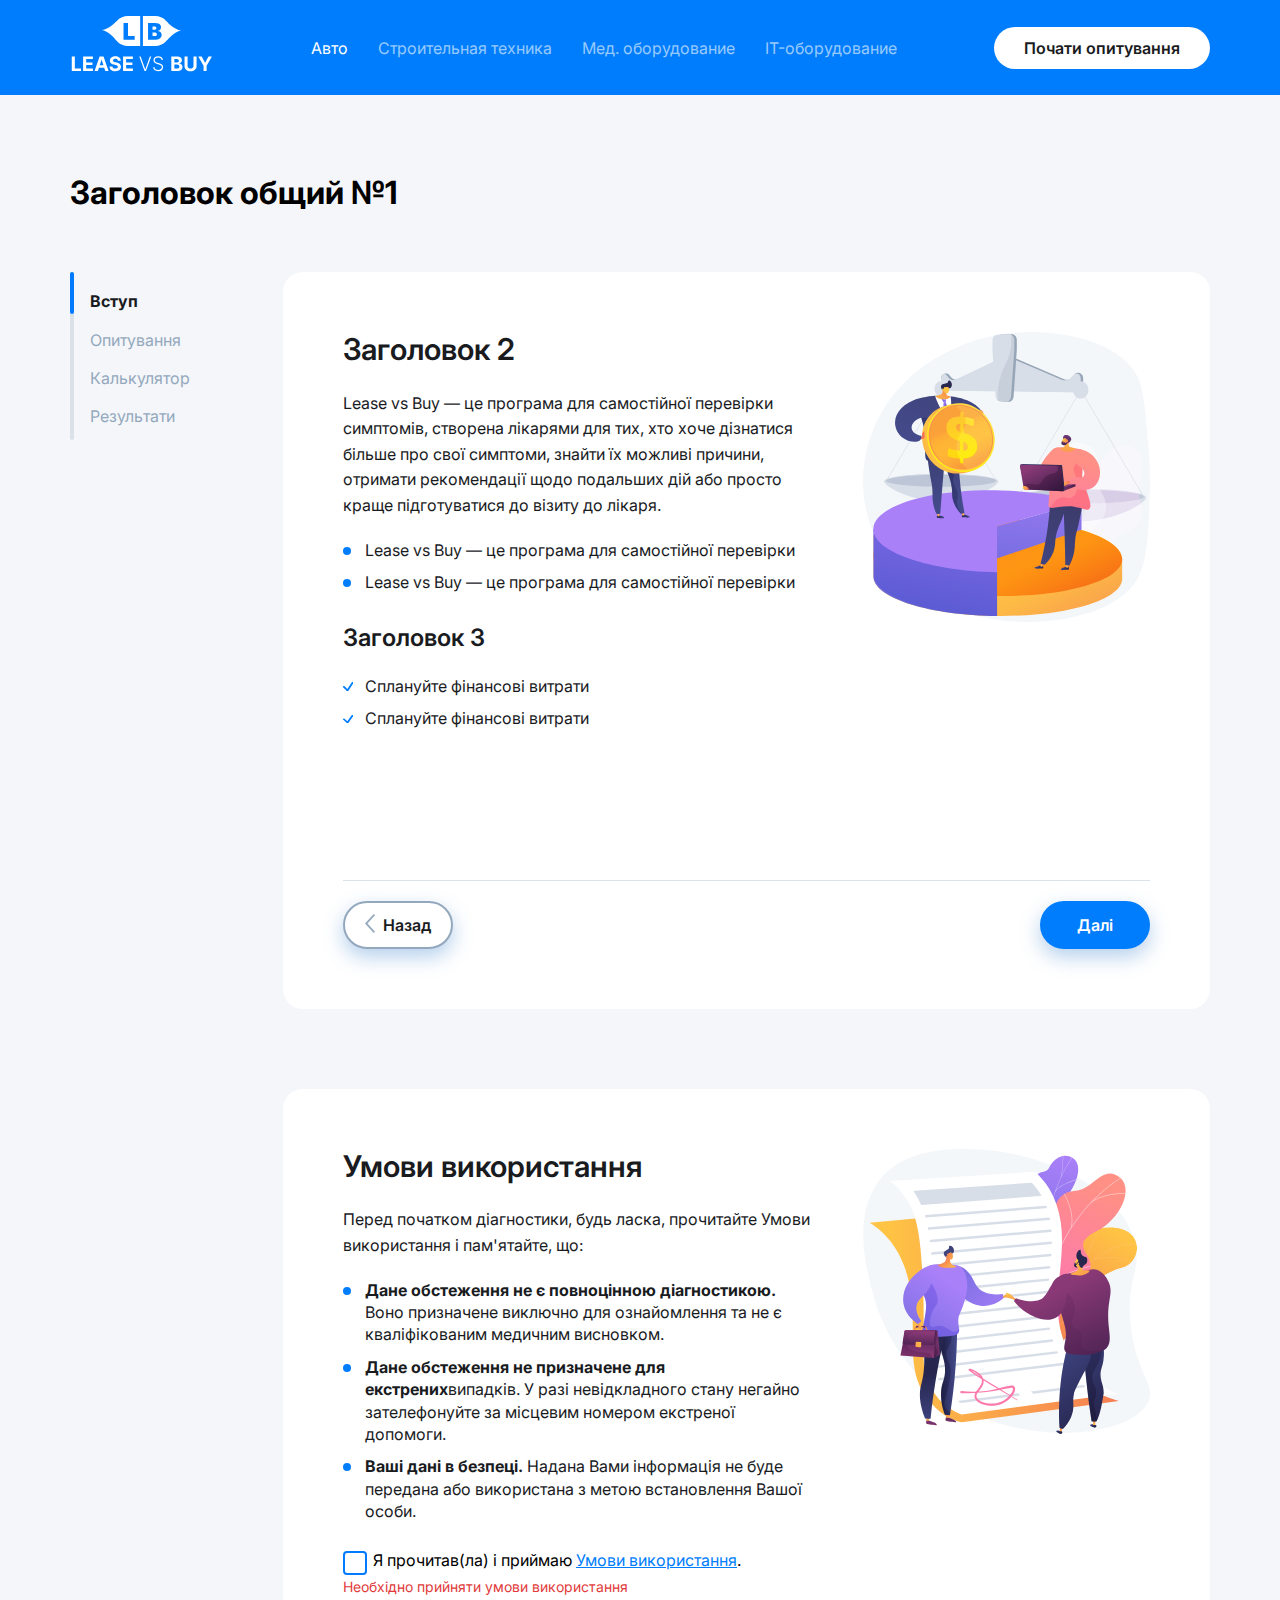
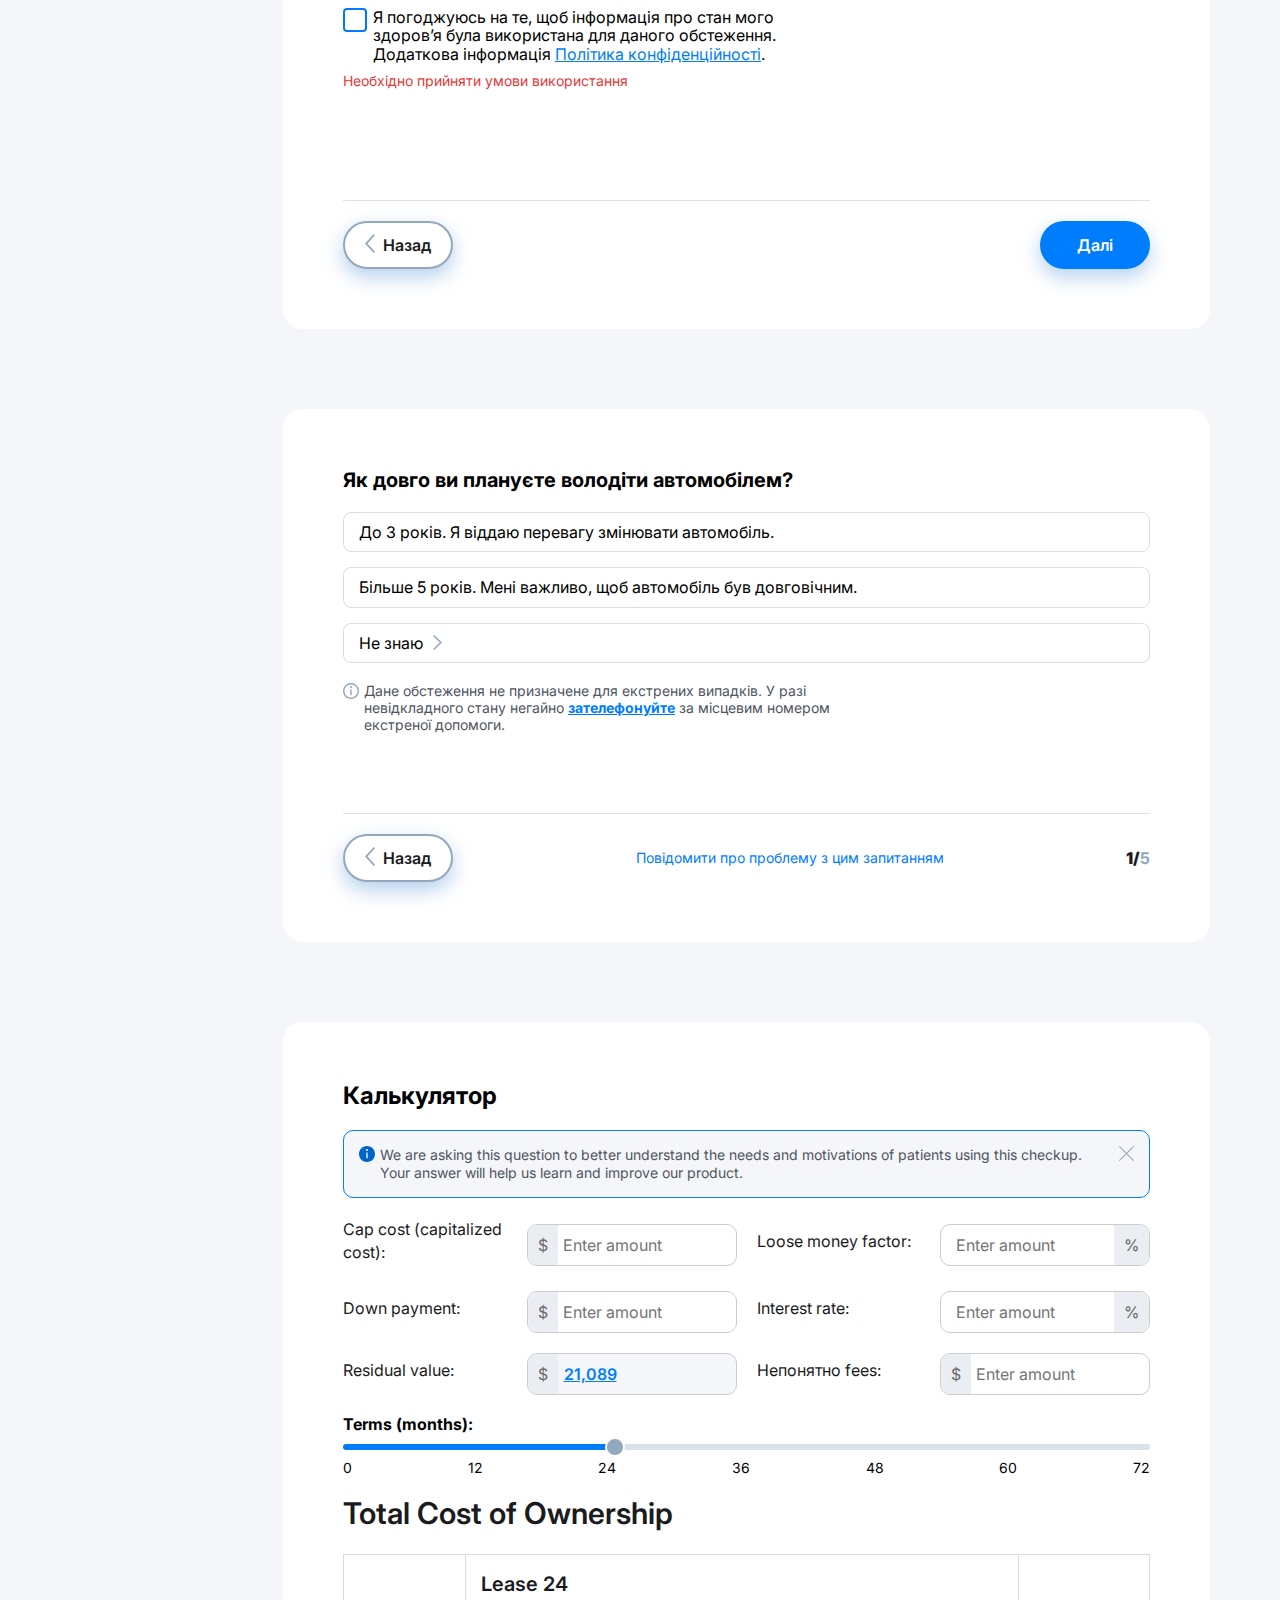
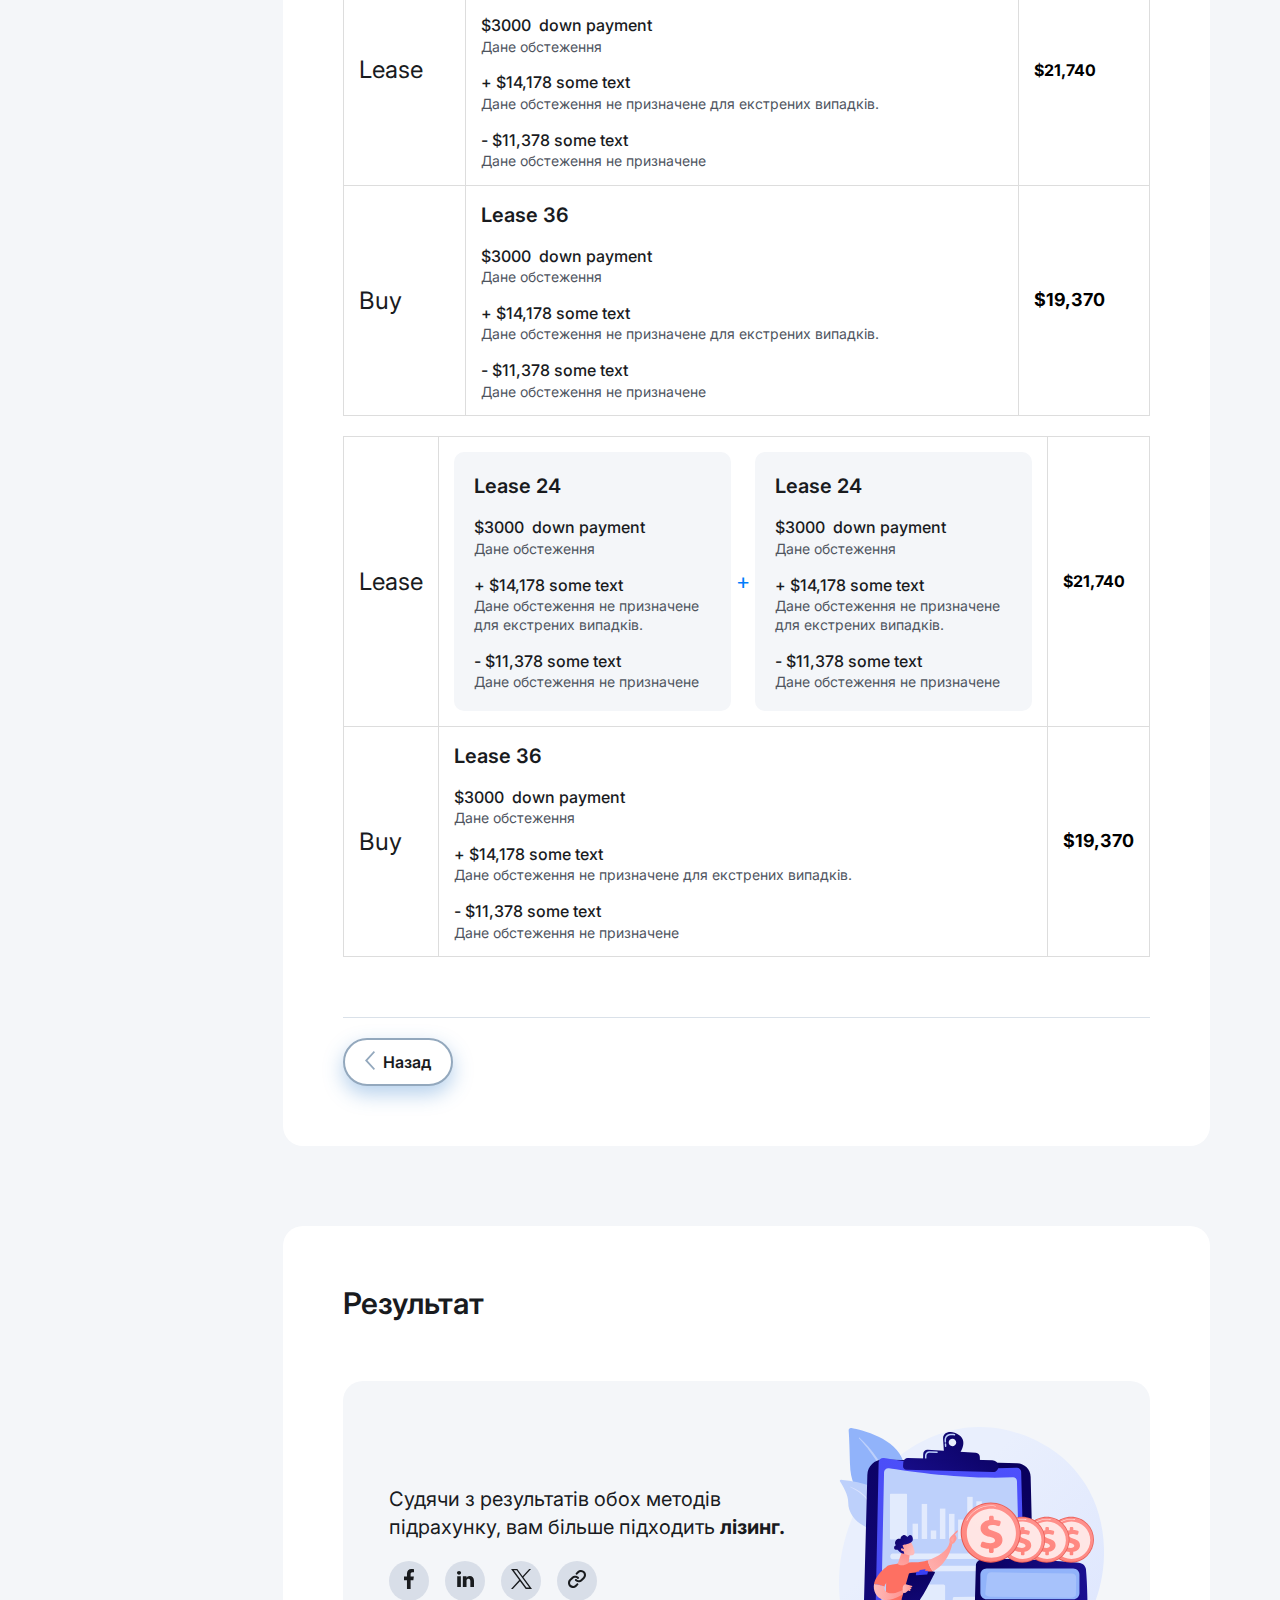
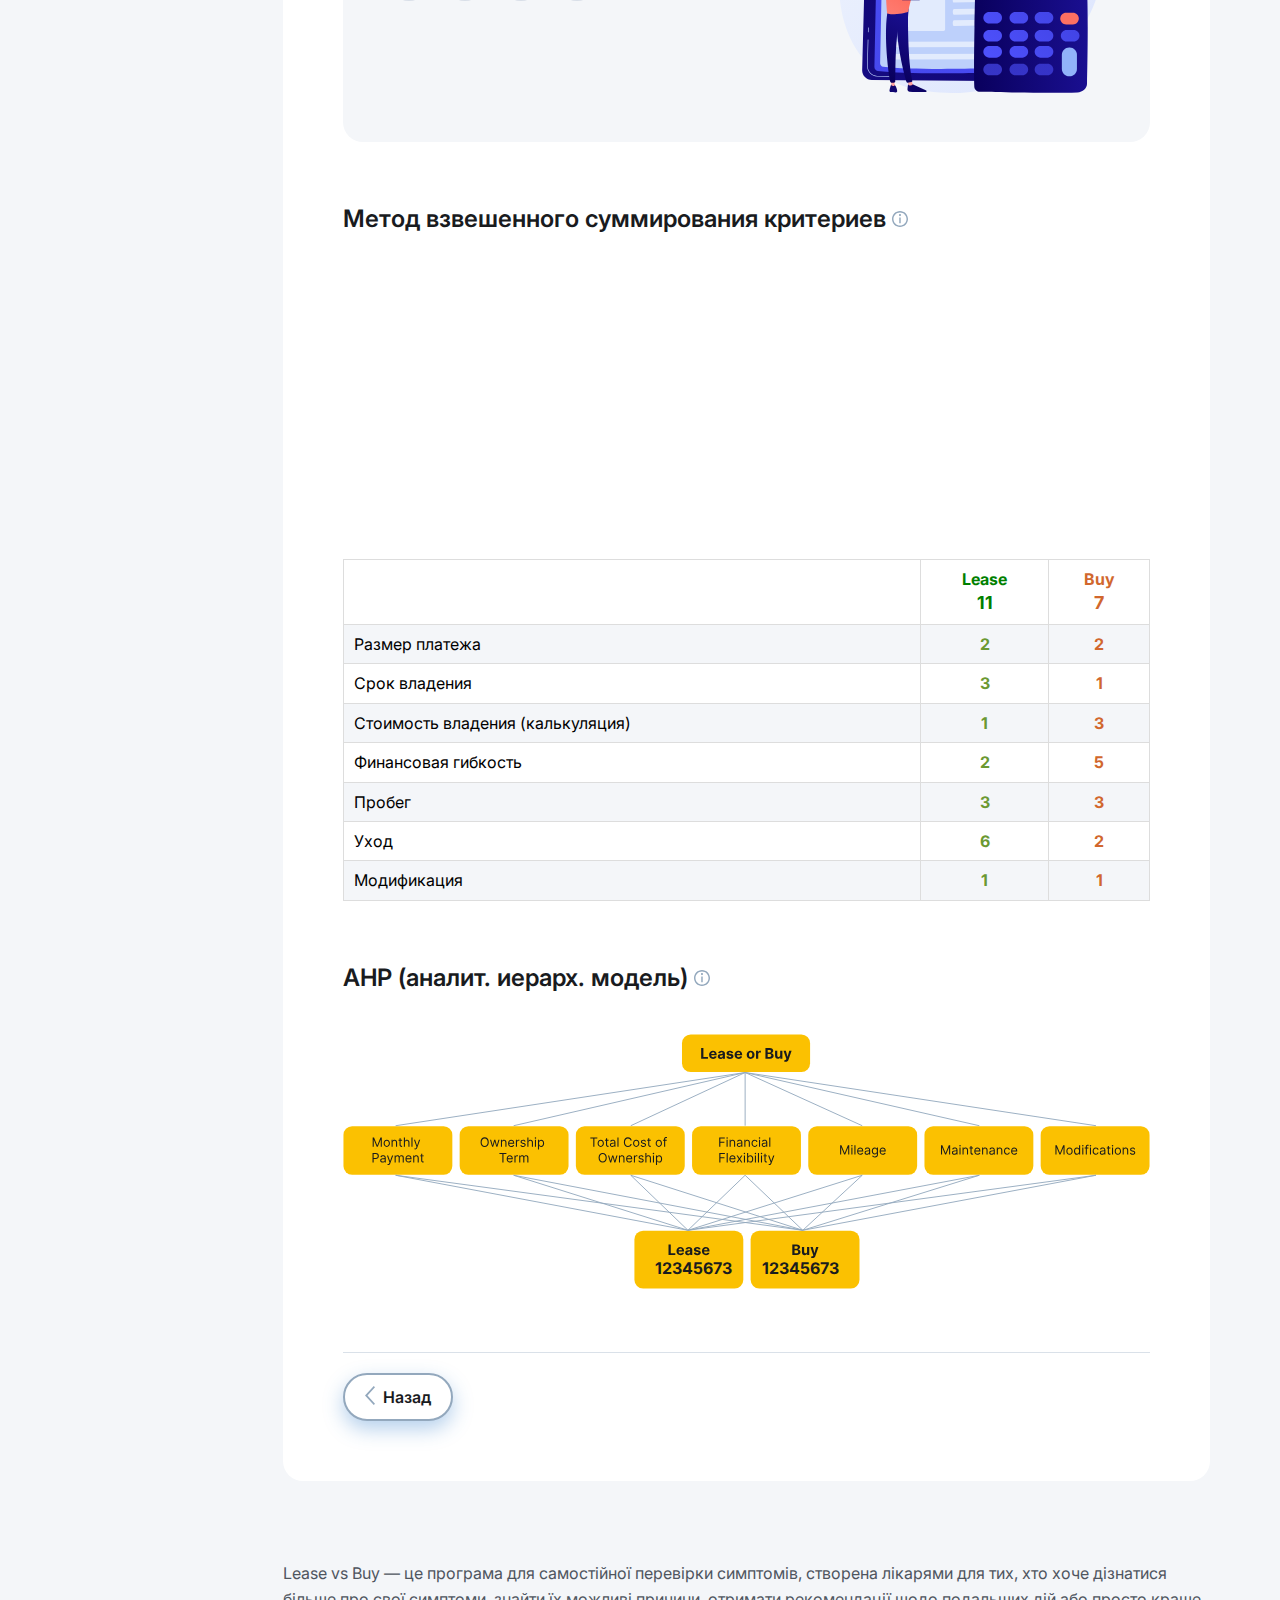
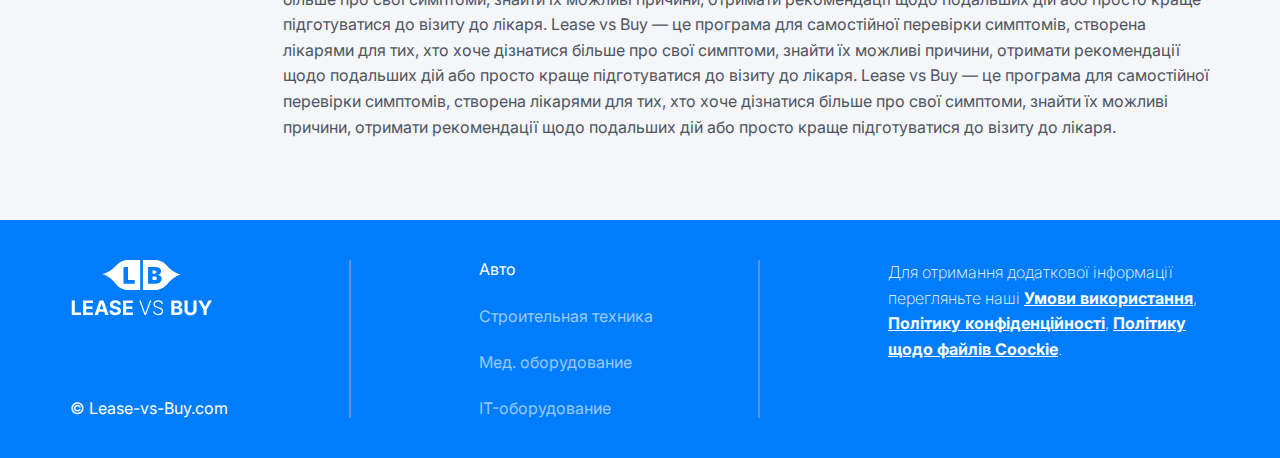
==== commit b9702d77: "Add files via upload" ====
--- a/poll.html
+++ b/poll.html
@@ -8,7 +8,7 @@
 		<link rel="preconnect" href="https://fonts.googleapis.com" />
 		<link rel="preconnect" href="https://fonts.gstatic.com" crossorigin />
 		<link
-			href="https://fonts.googleapis.com/css2?family=Bebas+Neue&family=Inter:ital,opsz,wght@0,14..32,100..900;1,14..32,100..900&family=Open+Sans:ital,wght@0,300..800;1,300..800&display=swap"
+			href="https://fonts.googleapis.com/css?family=Inter"
 			rel="stylesheet"
 		/>
 		<link rel="stylesheet" href="styles/normalize.css" />
@@ -59,6 +59,7 @@
 					<div class="poll__list">
 						<div class="poll_menu">
 							<div class="indicator"></div>
+							<div class="indicator_back"></div>
 							<div class="menu-item active" data-index="0">Вступ</div>
 							<div class="menu-item" data-index="1">Опитування</div>
 							<div class="menu-item" data-index="2">Калькулятор</div>
@@ -91,7 +92,7 @@
 									</ol>
 								</div>
 
-								<img src="images/svg/poll1.svg" />
+								<img src="images/svg/poll1.svg" alt="poll" />
 
 								<div class="poll_footer">
 									<button class="btn-back">
@@ -155,7 +156,7 @@
 									>
 								</div>
 
-								<img src="images/svg/poll-2.svg" />
+								<img src="images/svg/poll-2.svg" alt="poll2" />
 
 								<div class="poll_footer">
 									<button class="btn-back">
@@ -364,17 +365,17 @@
 												<tr>
 													<th class="calculator__table-title">Lease</th>
 													<th>
-														<div class="double_lease">
-															<span class="double_lease-title">Lease 24</span>
-															<div class="double_lease__wrapper">
-																<span class="double_lease-subtitle"
+														<div class="one_lease">
+															<span class="one_lease-title">Lease 24</span>
+															<div class="one_lease__wrapper">
+																<span class="one_lease-subtitle"
 																	>$3000  down payment</span
 																>
 																<br />
 																<span>Дане обстеження</span>
 															</div>
-															<div class="double_lease__wrapper">
-																<span class="double_lease-subtitle"
+															<div class="one_lease__wrapper">
+																<span class="one_lease-subtitle"
 																	>+ $14,178 some text</span
 																>
 																<br />
@@ -383,8 +384,8 @@
 																	випадків.</span
 																>
 															</div>
-															<div class="double_lease__wrapper">
-																<span class="double_lease-subtitle"
+															<div class="one_lease__wrapper">
+																<span class="one_lease-subtitle"
 																	>- $11,378 some text</span
 																>
 																<br />
@@ -401,17 +402,17 @@
 														<strong class="calculator__table-title">Buy</strong>
 													</td>
 													<td>
-														<div class="double_lease">
-															<h3>Lease 36</h3>
-															<div class="double_lease__wrapper">
-																<span class="double_lease-subtitle"
+														<div class="one_lease">
+															<span class="one_lease-title">Lease 36</span>
+															<div class="one_lease__wrapper">
+																<span class="one_lease-subtitle"
 																	>$3000  down payment</span
 																>
 																<br />
 																<span>Дане обстеження</span>
 															</div>
-															<div class="double_lease__wrapper">
-																<span class="double_lease-subtitle"
+															<div class="one_lease__wrapper">
+																<span class="one_lease-subtitle"
 																	>+ $14,178 some text</span
 																>
 																<br />
@@ -420,8 +421,117 @@
 																	випадків.</span
 																>
 															</div>
-															<div class="double_lease__wrapper">
-																<span class="double_lease-subtitle"
+															<div class="one_lease__wrapper">
+																<span class="one_lease-subtitle"
+																	>- $11,378 some text</span
+																>
+																<br />
+																<span>Дане обстеження не призначене</span>
+															</div>
+														</div>
+													</td>
+													<td class="calculator_total">$19,370</td>
+												</tr>
+											</tbody>
+										</table>
+
+										<table class="calculator_table">
+											<thead>
+												<tr>
+													<th class="calculator__table-title">Lease</th>
+													<th>
+														<div class="double_lease">
+															<div class="double_lease-item">
+																<span class="one_lease-title">Lease 24</span>
+																<div class="one_lease__wrapper">
+																	<span class="one_lease-subtitle"
+																		>$3000  down payment</span
+																	>
+																	<br />
+																	<span>Дане обстеження</span>
+																</div>
+																<div class="one_lease__wrapper">
+																	<span class="one_lease-subtitle"
+																		>+ $14,178 some text</span
+																	>
+																	<br />
+																	<span
+																		>Дане обстеження не призначене для екстрених
+																		випадків.</span
+																	>
+																</div>
+																<div class="one_lease__wrapper">
+																	<span class="one_lease-subtitle"
+																		>- $11,378 some text</span
+																	>
+																	<br />
+																	<span>Дане обстеження не призначене</span>
+																</div>
+															</div>
+
+															<div class="double_lease-plus">
+																<span>+</span>
+															</div>
+
+															<div class="double_lease-item">
+																<span class="one_lease-title">Lease 24</span>
+																<div class="one_lease__wrapper">
+																	<span class="one_lease-subtitle"
+																		>$3000  down payment</span
+																	>
+																	<br />
+																	<span>Дане обстеження</span>
+																</div>
+																<div class="one_lease__wrapper">
+																	<span class="one_lease-subtitle"
+																		>+ $14,178 some text</span
+																	>
+																	<br />
+																	<span
+																		>Дане обстеження не призначене для екстрених
+																		випадків.</span
+																	>
+																</div>
+																<div class="one_lease__wrapper">
+																	<span class="one_lease-subtitle"
+																		>- $11,378 some text</span
+																	>
+																	<br />
+																	<span>Дане обстеження не призначене</span>
+																</div>
+															</div>
+														</div>
+													</th>
+													<th>$21,740</th>
+												</tr>
+											</thead>
+											<tbody>
+												<tr>
+													<td>
+														<strong class="calculator__table-title">Buy</strong>
+													</td>
+													<td>
+														<div class="one_lease">
+															<span class="one_lease-title">Lease 36</span>
+															<div class="one_lease__wrapper">
+																<span class="one_lease-subtitle"
+																	>$3000  down payment</span
+																>
+																<br />
+																<span>Дане обстеження</span>
+															</div>
+															<div class="one_lease__wrapper">
+																<span class="one_lease-subtitle"
+																	>+ $14,178 some text</span
+																>
+																<br />
+																<span
+																	>Дане обстеження не призначене для екстрених
+																	випадків.</span
+																>
+															</div>
+															<div class="one_lease__wrapper">
+																<span class="one_lease-subtitle"
 																	>- $11,378 some text</span
 																>
 																<br />
@@ -463,9 +573,7 @@
 													/></a>
 												</li>
 												<li>
-													<a href="#"
-														><img src="images/svg/x.svg" alt="" x
-													/></a>
+													<a href="#"><img src="images/svg/x.svg" alt="x" /></a>
 												</li>
 												<li>
 													<a href="#"
--- a/styles/style.css
+++ b/styles/style.css
@@ -300,17 +300,17 @@
 .menu-item {
 	padding: 10px 20px;
 	font-size: 16px;
-	color: #6b6b6b;
+	color: #93a8bd;
 	cursor: pointer;
 	position: relative;
 	text-align: left;
 	transition: color 0.3s ease;
 }
 .menu-item:hover {
-	color: #000;
+	color: #191b1e;
 }
 .menu-item.active {
-	color: #000;
+	color: #191b1e;
 	font-weight: 700;
 }
 .indicator {
@@ -319,6 +319,17 @@
 	width: 4px;
 	height: 42px;
 	background-color: #007bff;
+	border-radius: 2px;
+	transition: top 0.3s ease;
+	z-index: 100;
+}
+
+.indicator_back {
+	position: absolute;
+	left: 0;
+	width: 4px;
+	height: 158px;
+	background-color: #dae1e9;
 	border-radius: 2px;
 	transition: top 0.3s ease;
 }
@@ -927,7 +938,20 @@
 	font-weight: 700;
 	text-align: right;
 }
-.double_lease span.double_lease-title {
+
+.double_lease {
+	display: flex;
+	gap: 5px;
+}
+
+.double_lease-item {
+	border-radius: 10px;
+	background: rgb(244, 246, 249);
+	padding: 20px;
+}
+
+.one_lease span.one_lease-title,
+.double_lease-item span.one_lease-title {
 	color: rgb(25, 27, 30);
 	font-size: 20px;
 	font-weight: 600;
@@ -936,14 +960,17 @@
 	padding: 0;
 	margin-bottom: 16px;
 }
-.double_lease span.double_lease-subtitle {
+.one_lease span.one_lease-subtitle,
+.double_lease-item span.one_lease-subtitle {
 	color: rgb(25, 27, 30);
 	font-size: 16px;
 	font-weight: 500;
 	line-height: 140%;
 	margin: 0;
 	padding: 0;
-}
+	font-weight: 500;
+}
+.one_lease span,
 .double_lease span {
 	color: rgb(79, 85, 95);
 	font-size: 14px;
@@ -951,9 +978,25 @@
 	line-height: 120%;
 	margin-bottom: 16px;
 }
-.double_lease__wrapper {
-	margin-bottom: 16px;
-}
+
+.double_lease-plus {
+	display: flex;
+	justify-content: center;
+	align-items: center;
+}
+
+.double_lease-plus span {
+	color: #007dfc;
+	font-size: 22px;
+	margin-bottom: 0;
+}
+
+.one_lease__wrapper {
+	margin-top: 16px;
+}
+
+/* DOUBLE LEASE */
+
 .calculator__table-title {
 	color: rgb(25, 27, 30);
 	font-size: 24px;
--- a/styles/mobile.css
+++ b/styles/mobile.css
@@ -200,6 +200,10 @@
 	.poll {
 		padding: 60px 0;
 	}
+
+	.double_lease {
+		flex-direction: column;
+	}
 }
 @media screen and (max-width: 672px) {
 	.hero .container {
@@ -307,6 +311,18 @@
 		top: auto;
 		transition: left 0.3s ease;
 	}
+
+	.indicator_back {
+		position: absolute;
+		left: 0;
+		bottom: 0;
+		width: 100%;
+		height: 4px;
+		background-color: #dae1e9;
+		border-radius: 2px;
+		transition: top 0.3s ease;
+	}
+
 	.poll_right {
 		width: 100%;
 	}
@@ -357,6 +373,11 @@
 	.poll_main__cell {
 		padding: 20px;
 	}
+
+	.hierarchy_buy,
+	.hierarchy_lease {
+		font-size: 12px;
+	}
 }
 @media (max-width: 375px) {
 	.posts_list__item {
@@ -368,4 +389,16 @@
 	.modal-overlay {
 		width: 0%;
 	}
-}
+	.hierarchy_buy,
+	.hierarchy_lease {
+		font-size: 10px;
+	}
+
+	.hierarchy_buy {
+		right: 8.3%;
+	}
+
+	.hierarchy_lease {
+		left: 77.1%;
+	}
+}
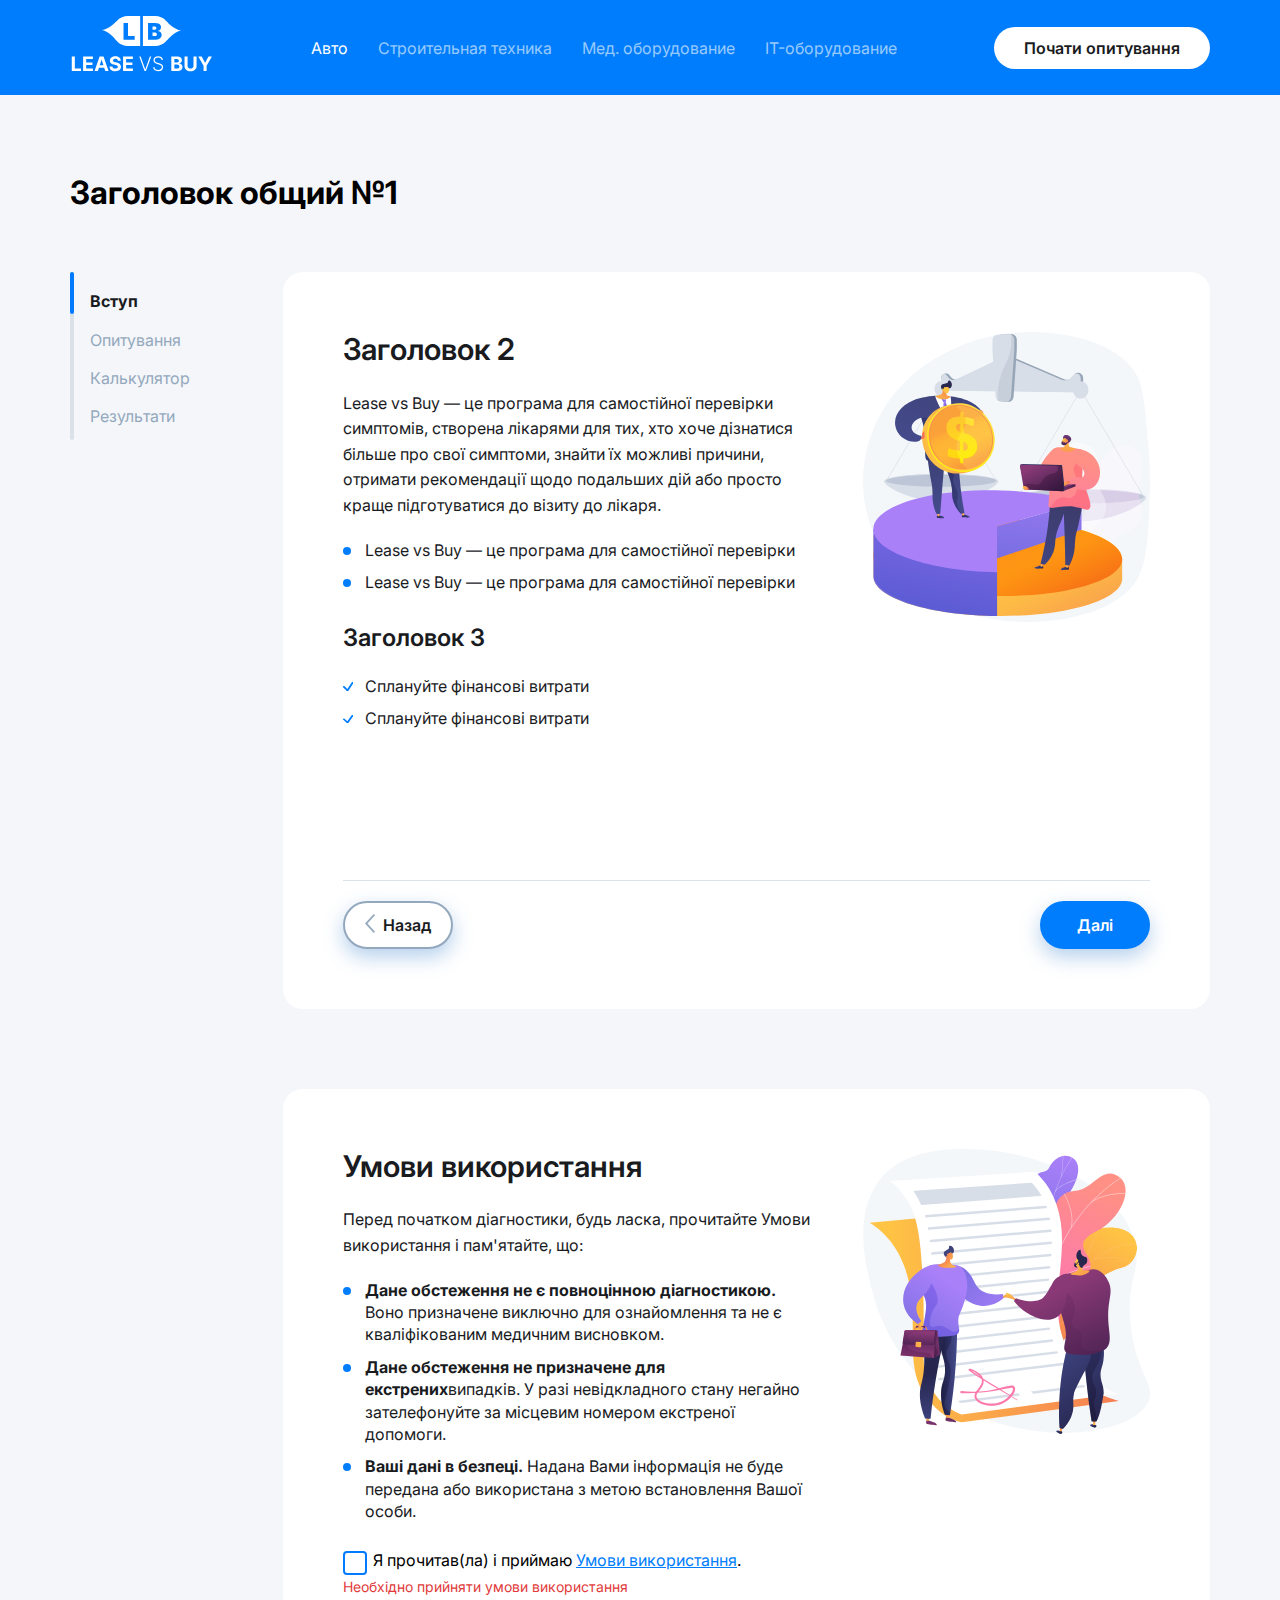
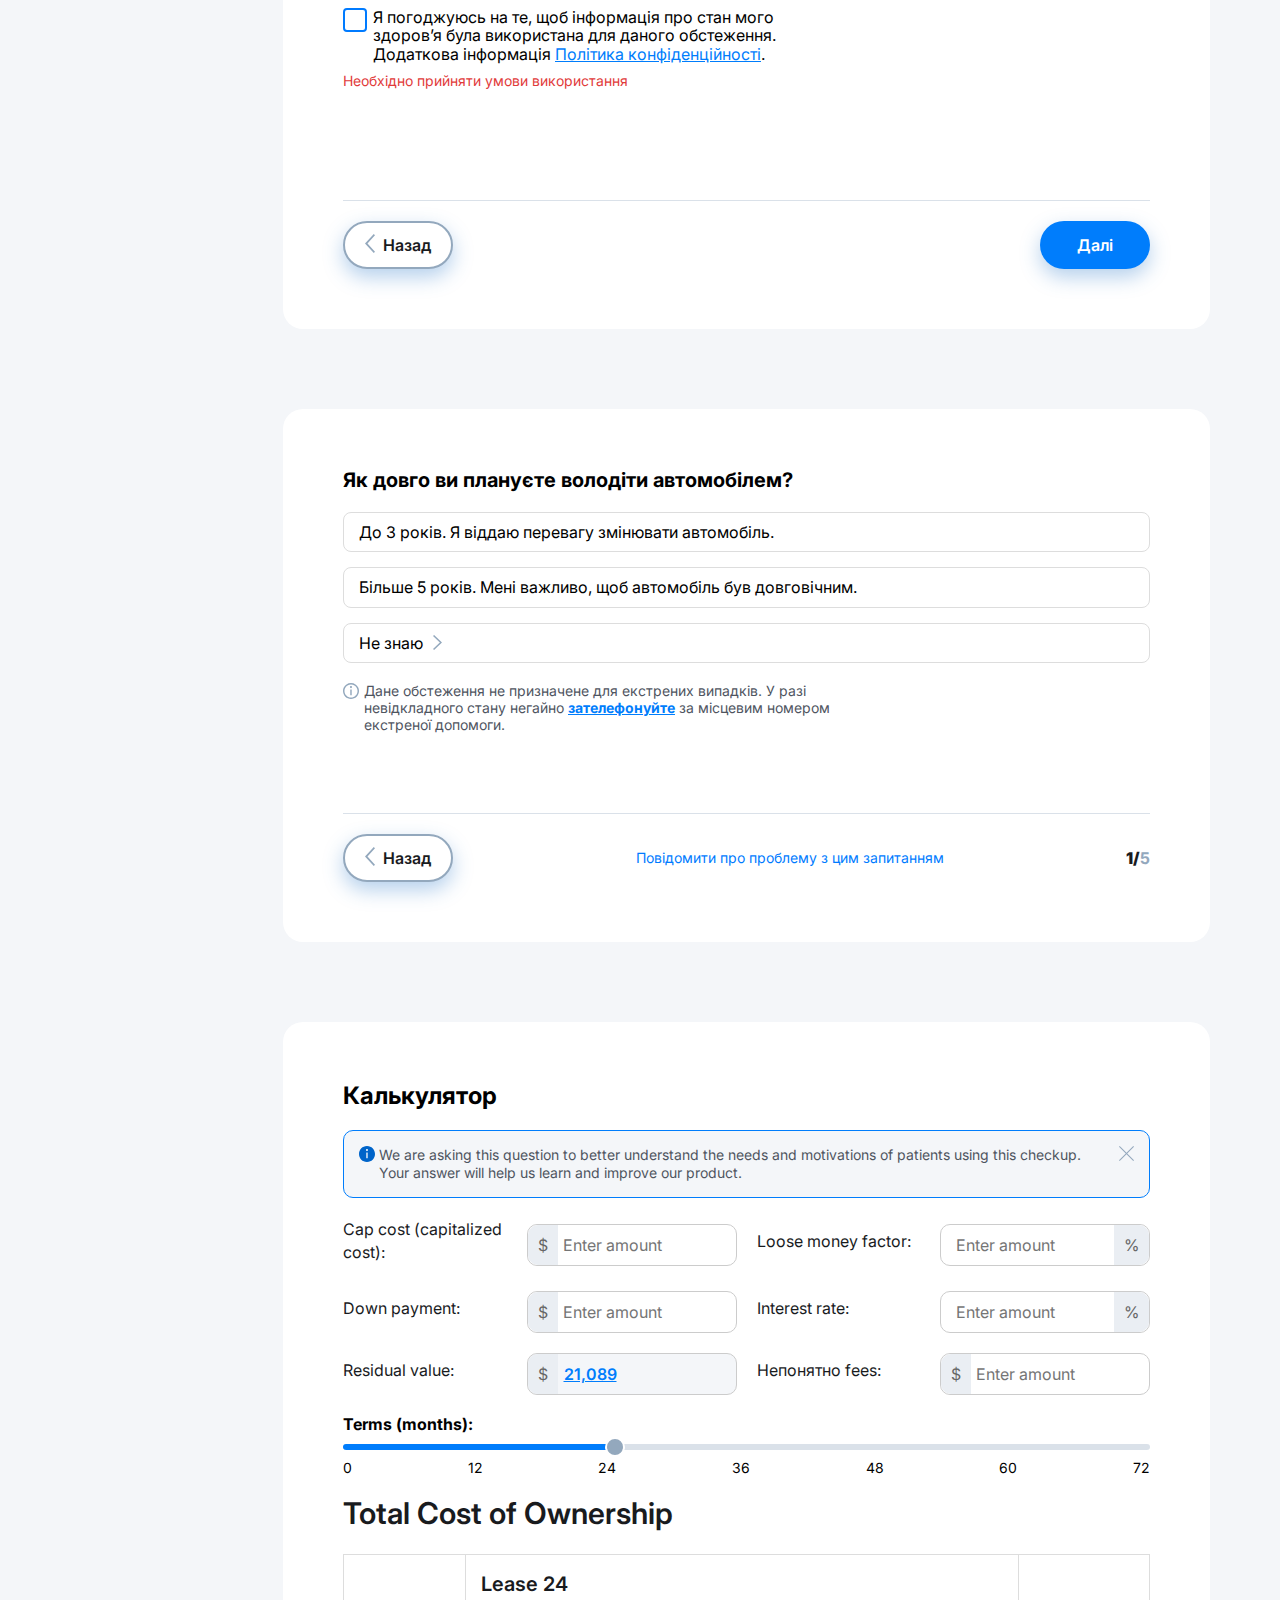
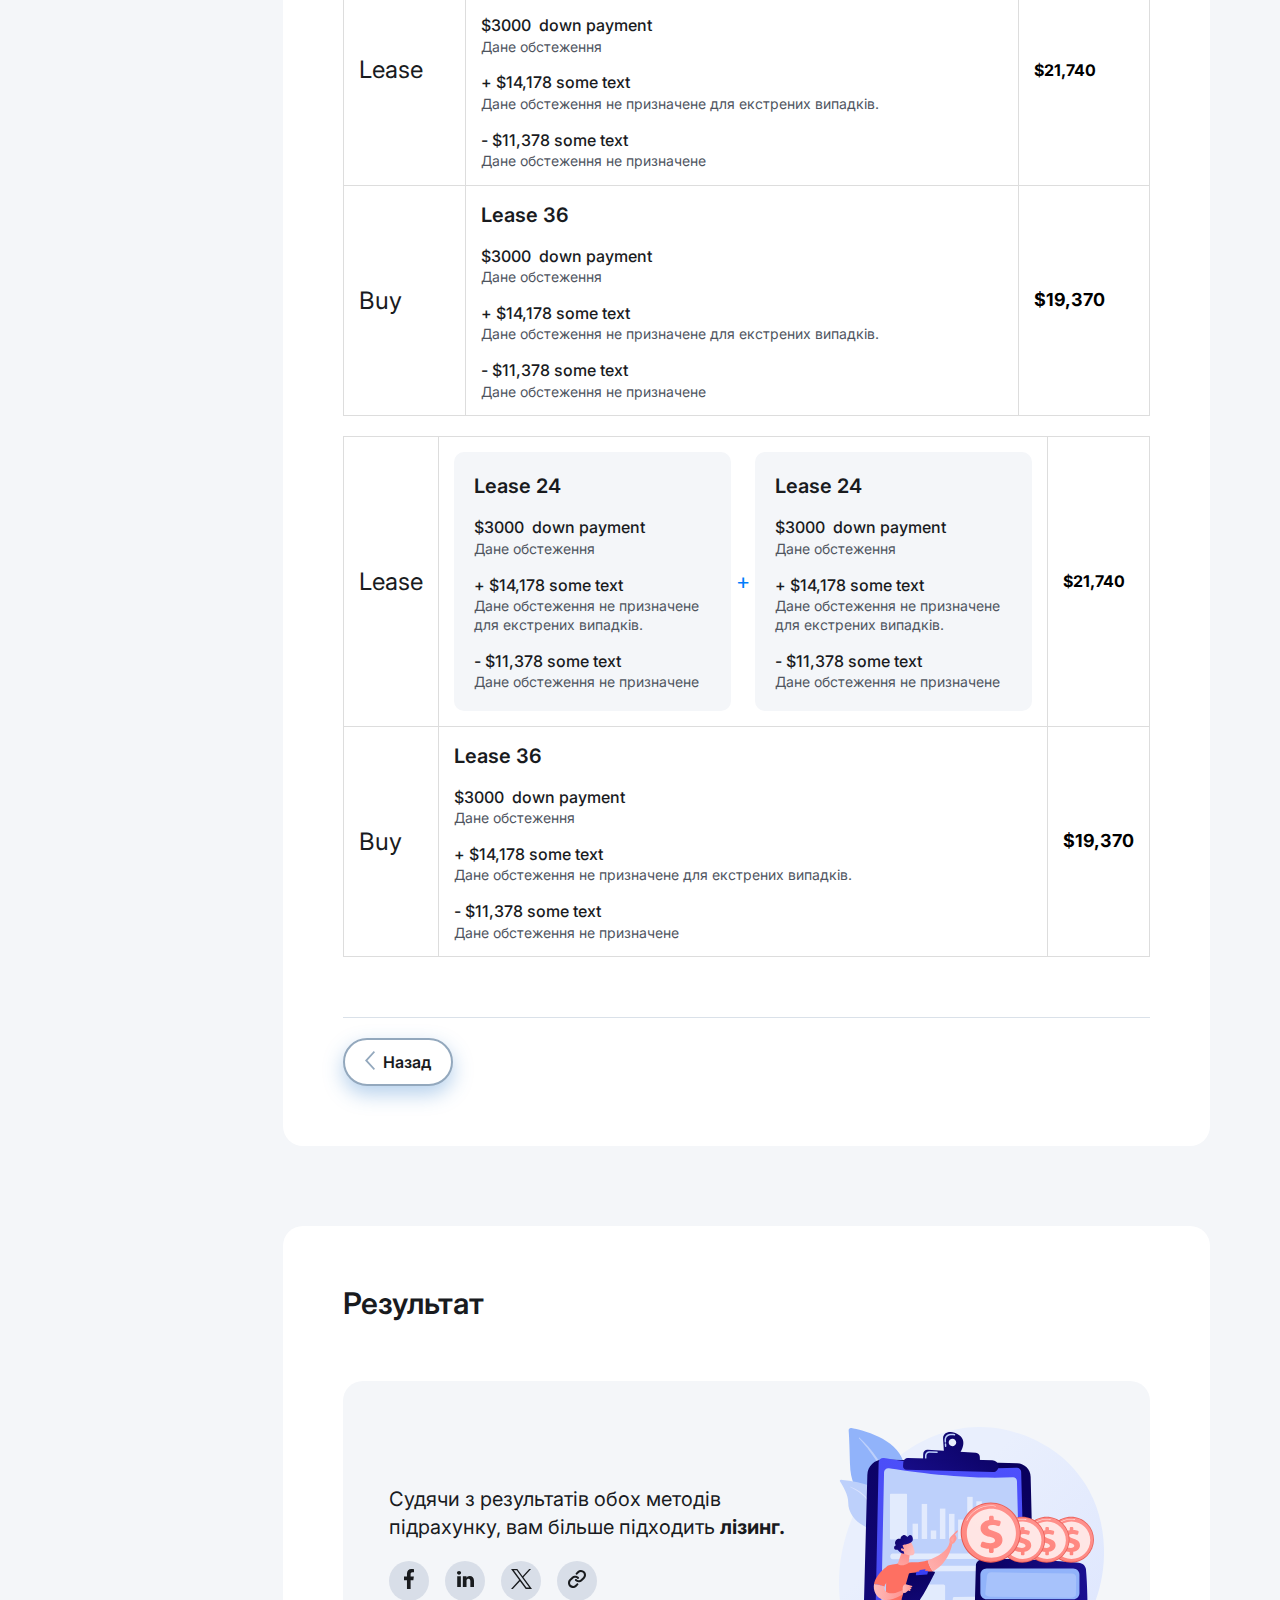
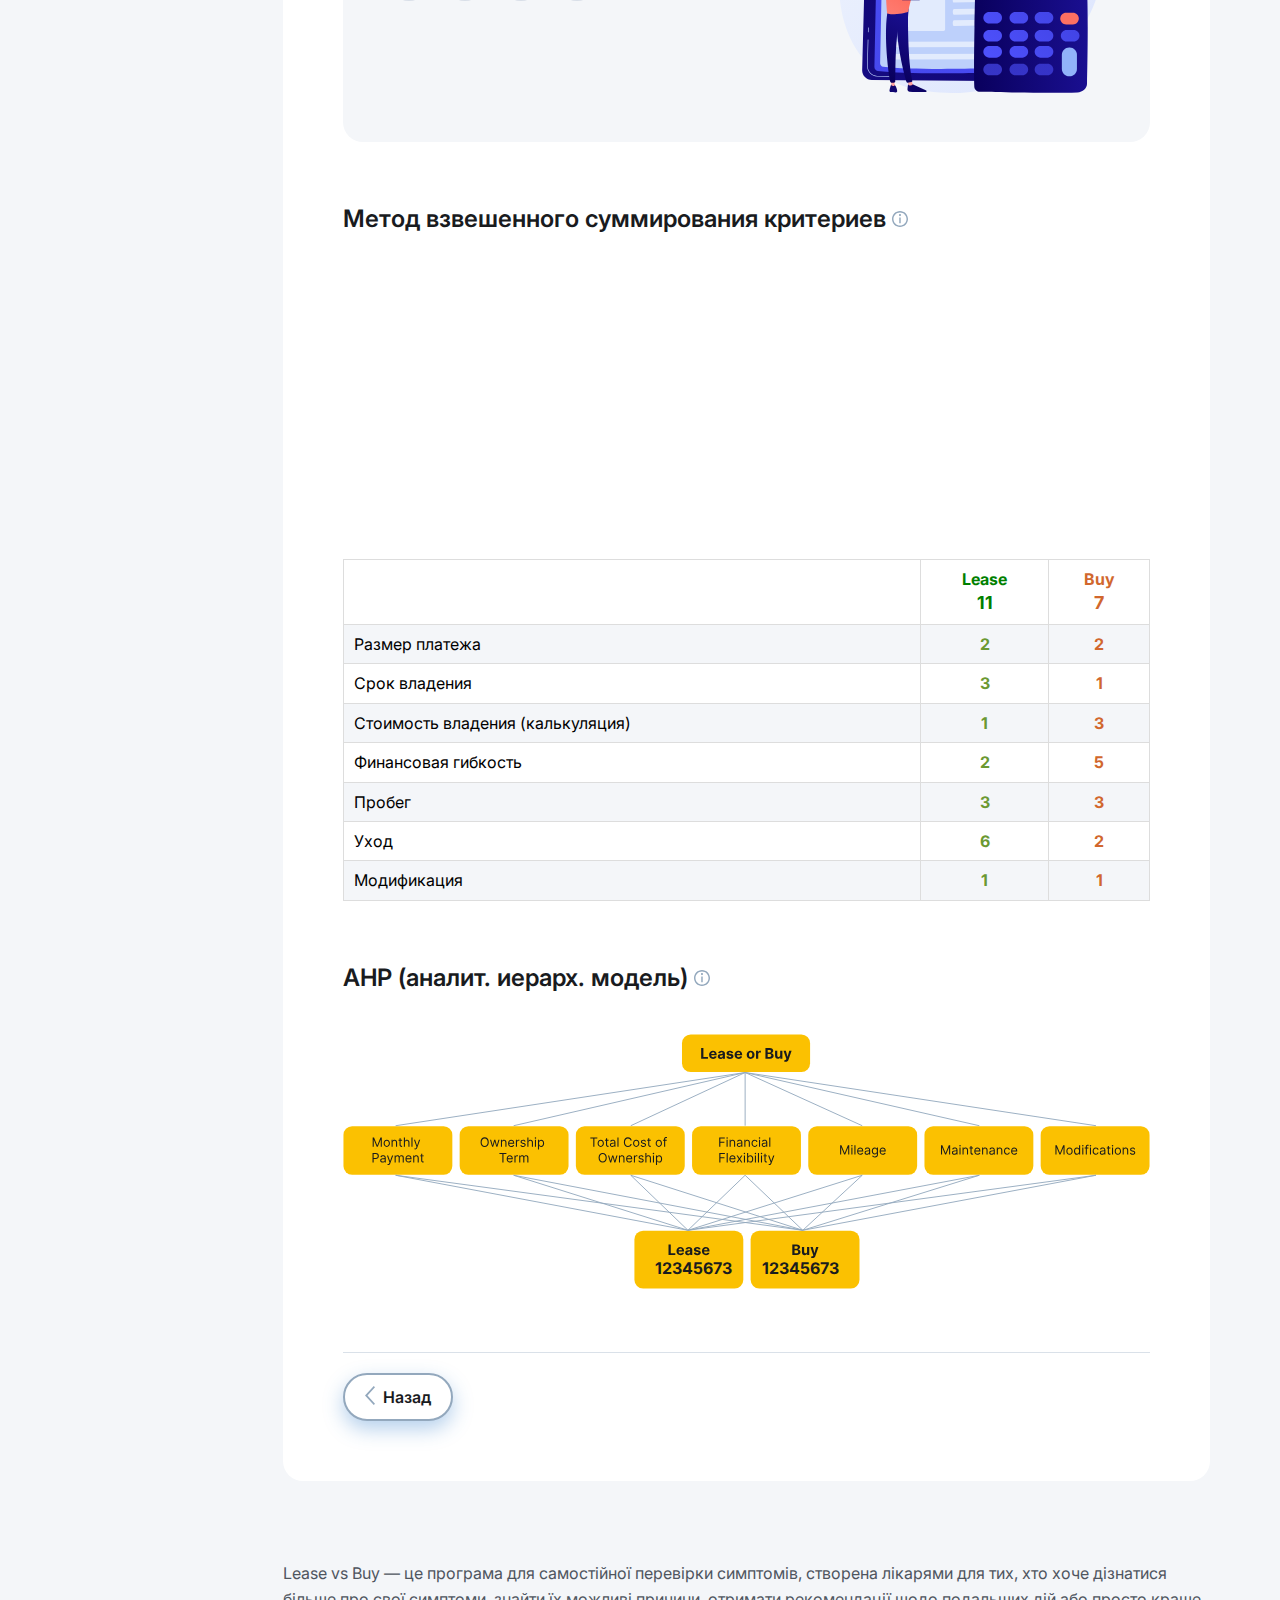
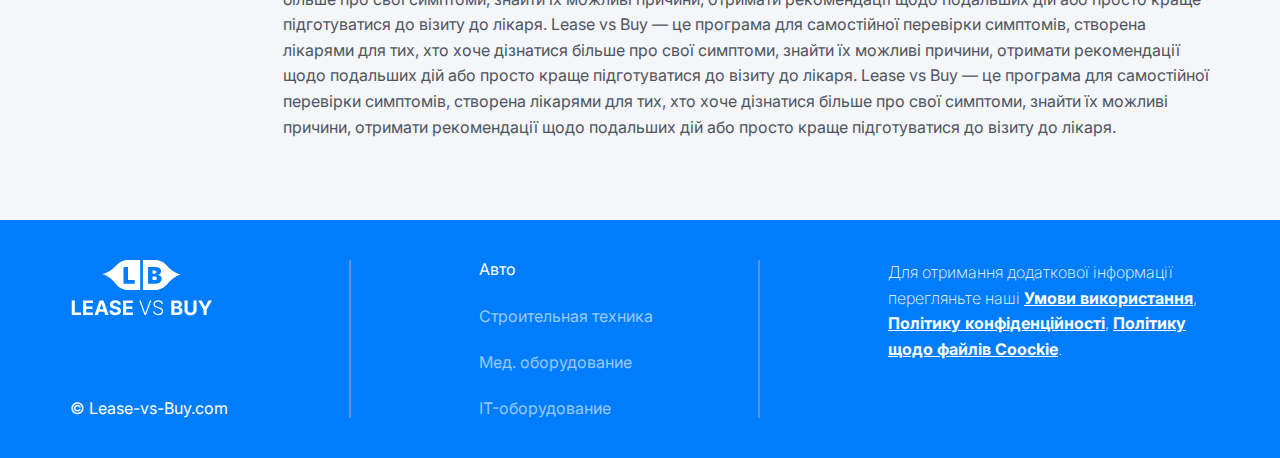
==== commit 8a84df65: "2.0" ====
--- a/poll.html
+++ b/poll.html
@@ -255,7 +255,10 @@
 
 									<!-- Вхідні дані -->
 									<div class="calculator_input__fields">
-										<div class="calculator_input__group">
+										<div
+											class="calculator_input__group"
+											id="calculator_input__group-1"
+										>
 											<label for="cap-cost" class="calculator_input__label"
 												>Cap cost (capitalized cost):</label
 											>
@@ -268,7 +271,10 @@
 												/>
 											</div>
 										</div>
-										<div class="calculator_input__group">
+										<div
+											class="calculator_input__group"
+											id="calculator_input__group-2"
+										>
 											<label for="down-payment" class="calculator_input__label"
 												>Loose money factor:</label
 											>
@@ -281,7 +287,10 @@
 												/>
 											</div>
 										</div>
-										<div class="calculator_input__group">
+										<div
+											class="calculator_input__group"
+											id="calculator_input__group-3"
+										>
 											<label
 												for="residual-value"
 												class="calculator_input__label"
@@ -296,7 +305,10 @@
 												/>
 											</div>
 										</div>
-										<div class="calculator_input__group">
+										<div
+											class="calculator_input__group"
+											id="calculator_input__group-4"
+										>
 											<label for="loose-money" class="calculator_input__label"
 												>Interest rate:</label
 											>
@@ -309,7 +321,10 @@
 												/>
 											</div>
 										</div>
-										<div class="calculator_input__group">
+										<div
+											class="calculator_input__group"
+											id="calculator_input__group-5"
+										>
 											<label for="interest-rate" class="calculator_input__label"
 												>Residual value:</label
 											>
@@ -319,7 +334,10 @@
 												<a href="#" class="input-container-link">21,089</a>
 											</div>
 										</div>
-										<div class="calculator_input__group">
+										<div
+											class="calculator_input__group"
+											id="calculator_input__group-6"
+										>
 											<label for="fees" class="calculator_input__label"
 												>Непонятно fees:</label
 											>
@@ -784,7 +802,7 @@
 						</li>
 					</ul>
 					<div class="checkbox-container">
-						<input type="checkbox" id="terms" />
+						<input type="checkbox" id="terms2" />
 						<label for="terms"
 							>Я прочитав(ла) і приймаю
 							<a href="#">Умови використання</a>.</label
@@ -792,7 +810,7 @@
 					</div>
 
 					<div class="checkbox-container">
-						<input type="checkbox" id="privacy" />
+						<input type="checkbox" id="privacy2" />
 						<label for="privacy">
 							Я погоджуюсь на те, щоб інформація про стан мого здоров’я була
 							використана для даного обстеження. Додаткова інформація
--- a/styles/style.css
+++ b/styles/style.css
@@ -525,6 +525,12 @@
 	border-color: #007dfc;
 	background-color: #f4f6f9;
 }
+
+.poll_answer img {
+	order: 0;
+	margin: 0;
+}
+
 .poll_info {
 	font-size: 14px;
 	color: #666;
@@ -646,6 +652,10 @@
 	font-weight: 400;
 	line-height: 130%;
 	border: 1px solid rgb(0, 125, 252);
+}
+
+.calculator_info__message div {
+	min-width: 15px;
 }
 
 /* Стили для ползунка */
--- a/styles/mobile.css
+++ b/styles/mobile.css
@@ -204,6 +204,25 @@
 	.double_lease {
 		flex-direction: column;
 	}
+
+	#calculator_input__group-1 {
+		order: 1;
+	}
+	#calculator_input__group-2 {
+		order: 4;
+	}
+	#calculator_input__group-3 {
+		order: 2;
+	}
+	#calculator_input__group-4 {
+		order: 5;
+	}
+	#calculator_input__group-5 {
+		order: 3;
+	}
+	#calculator_input__group-6 {
+		order: 6;
+	}
 }
 @media screen and (max-width: 672px) {
 	.hero .container {
@@ -349,6 +368,10 @@
 	.calculator_table td:last-child {
 		border-radius: 0 0 20px 20px;
 	}
+	.calculator_table thead tr,
+	.calculator_table tbody tr {
+		padding: 0 0 10px 0;
+	}
 }
 @media (max-width: 845px) {
 	.posts_list__item {
